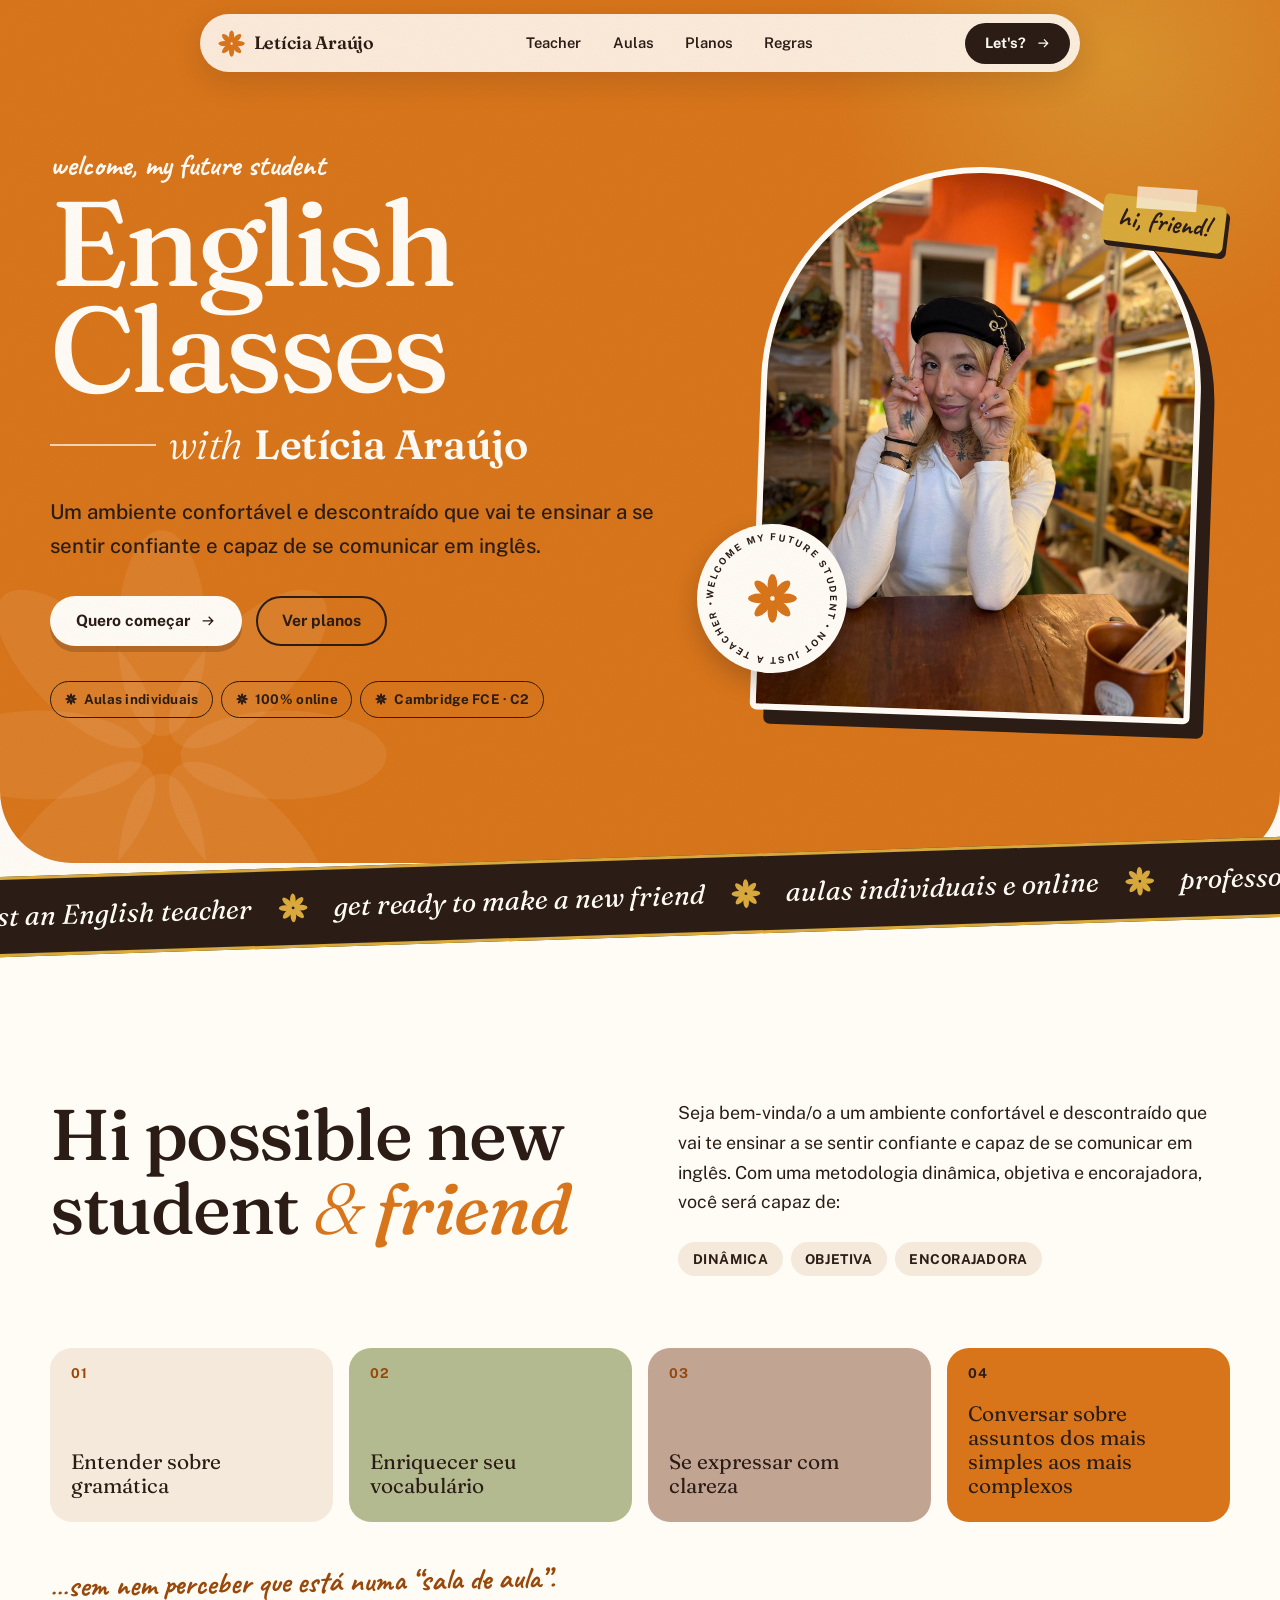
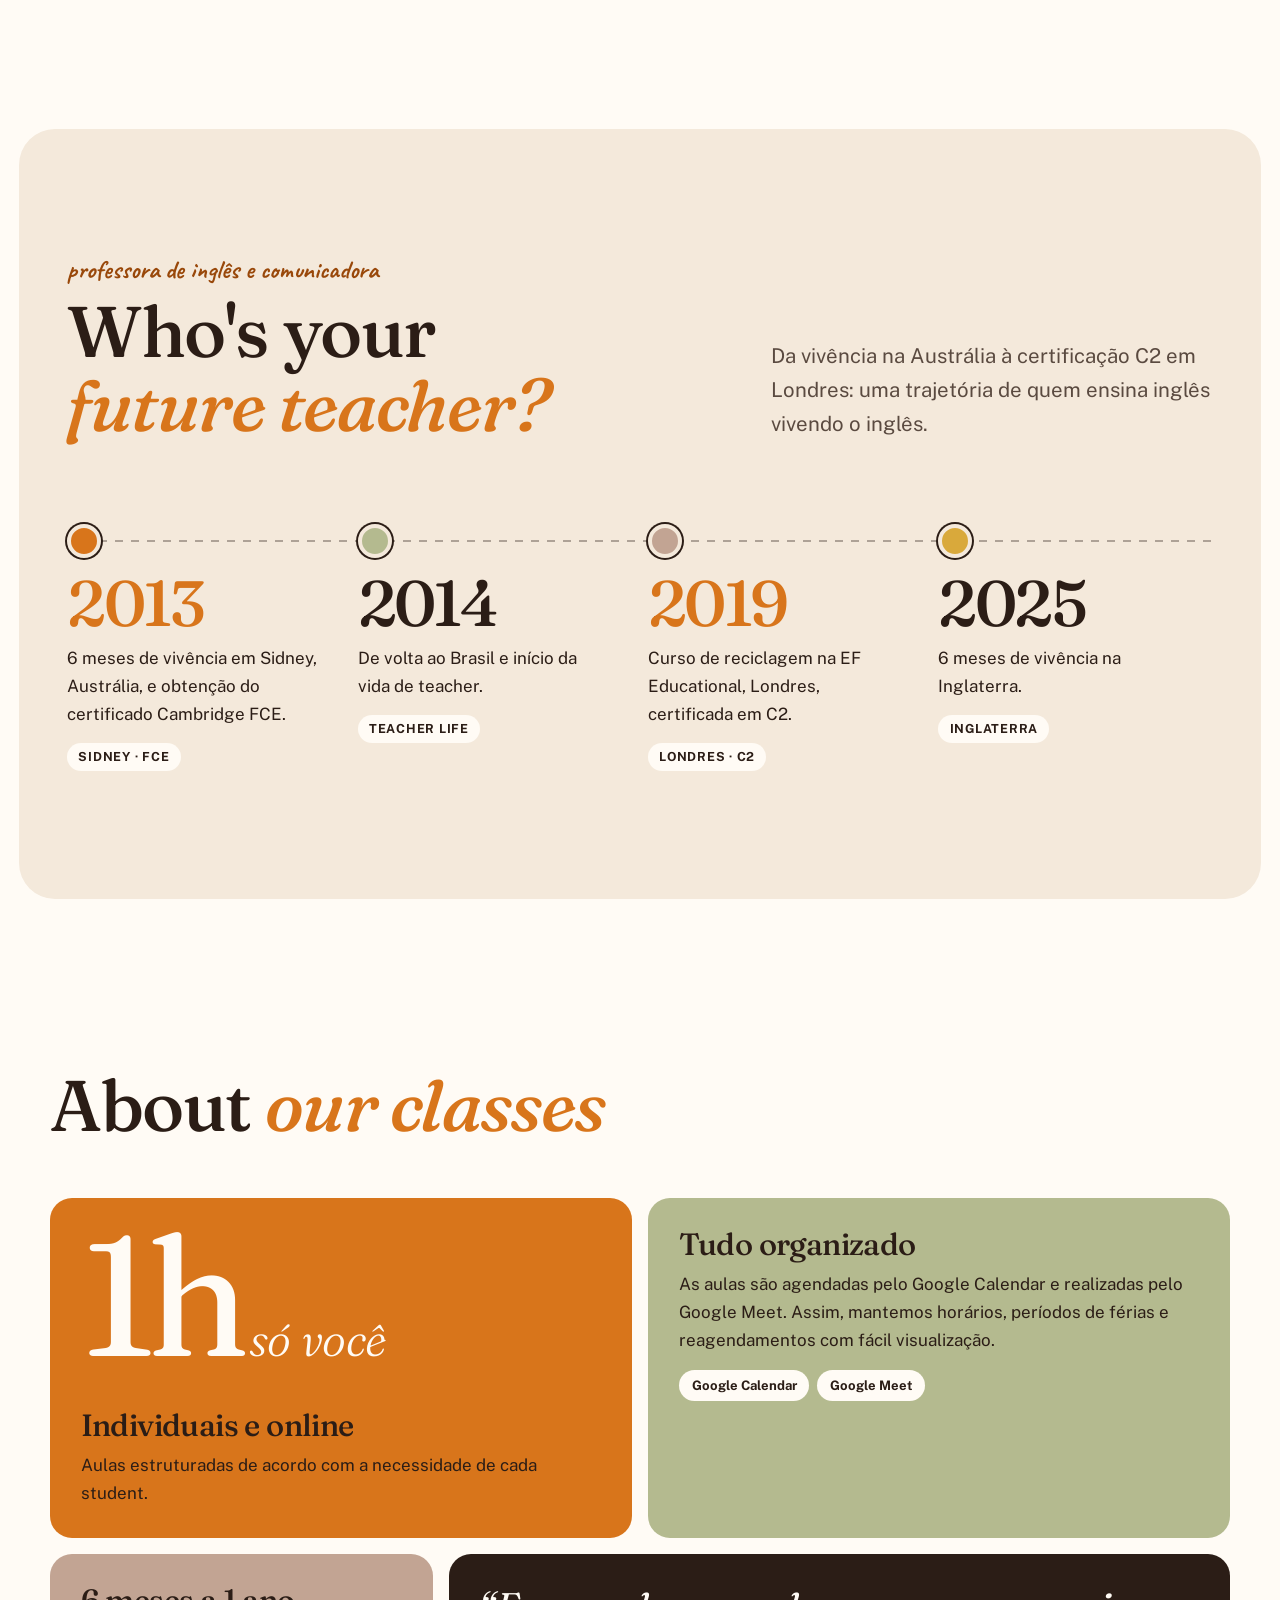
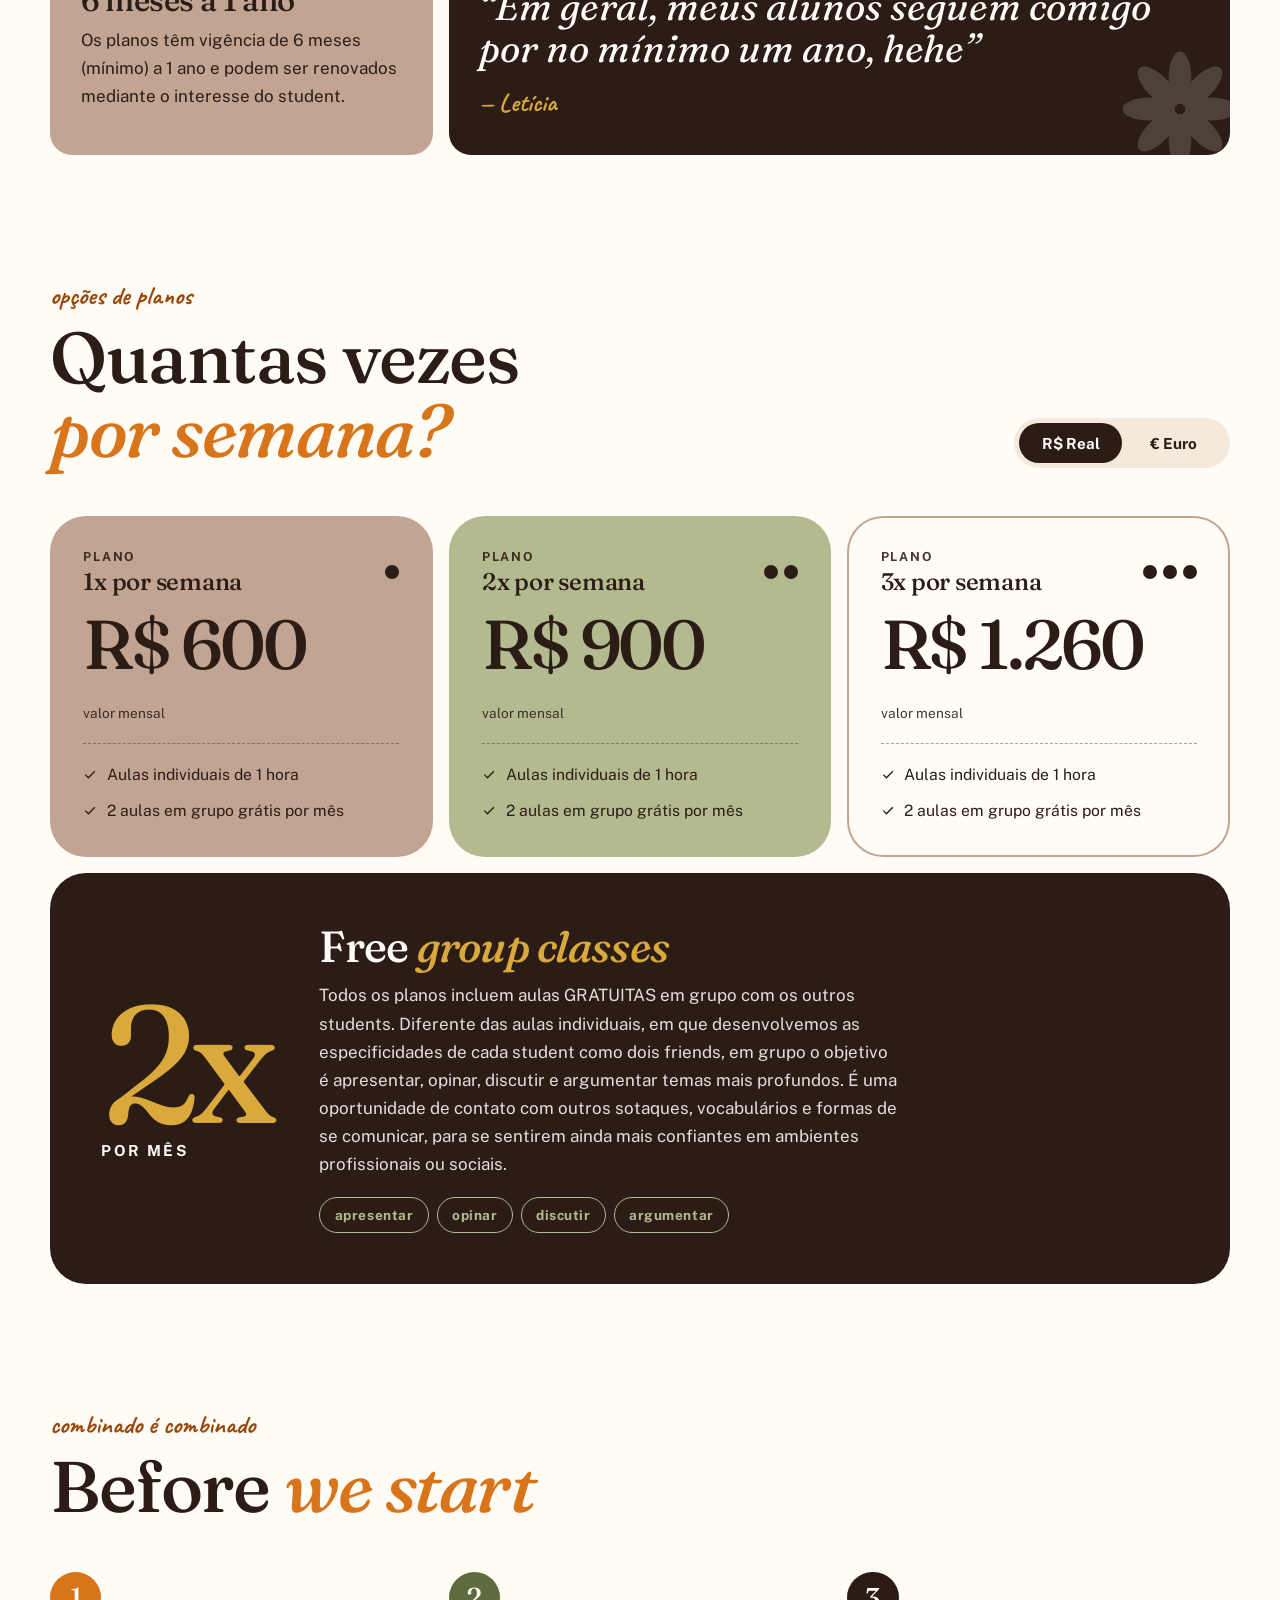
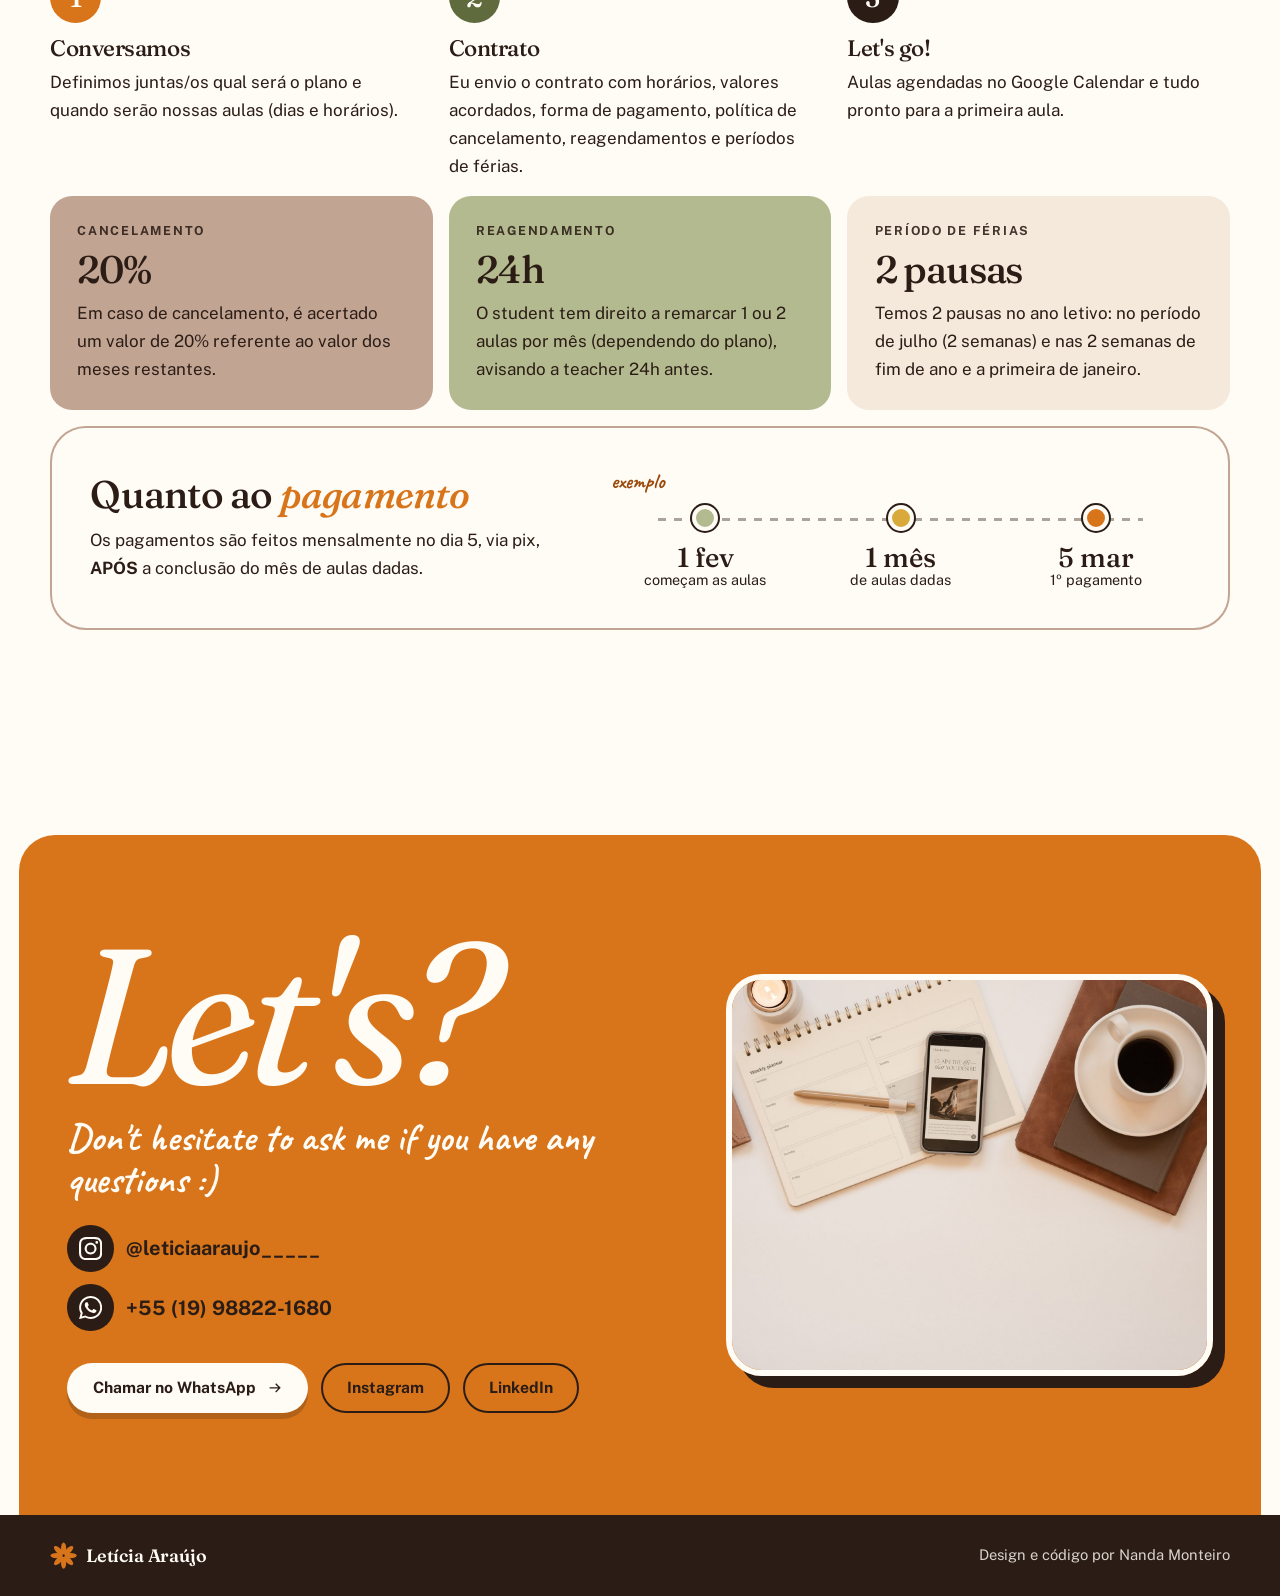
==== index.html @ 64fdfd37 "Add files via upload" ====
<!doctype html>
<html lang="pt-BR">
<head>
<meta charset="utf-8">
<meta name="viewport" content="width=device-width,initial-scale=1">
<title>English Classes with Letícia Araújo</title>
<meta name="description" content="Aulas de inglês individuais e online com Letícia Araújo. Metodologia dinâmica, objetiva e encorajadora — not just an English teacher, get ready to make a new friend.">
<meta name="theme-color" content="#D8751B">
<meta property="og:type" content="website">
<meta property="og:title" content="English Classes with Letícia Araújo">
<meta property="og:description" content="Aulas individuais e online. Not just an English teacher, get ready to make a new friend.">
<meta property="og:image" content="assets/leticia.jpg">
<link rel="icon" href="assets/logo-mark.svg" type="image/svg+xml">
<link rel="preload" href="fonts/fraunces-latin-wght-normal.woff2" as="font" type="font/woff2" crossorigin>
<link rel="stylesheet" href="styles.css">
<script>document.documentElement.classList.add('js')</script>
</head>
<body>

<svg width="0" height="0" style="position:absolute" aria-hidden="true">
  <symbol id="flower" viewBox="0 0 100 100">
    <g fill="currentColor">
      <ellipse cx="50" cy="24" rx="9.5" ry="22"/>
      <ellipse cx="50" cy="24" rx="9.5" ry="22" transform="rotate(45 50 50)"/>
      <ellipse cx="50" cy="24" rx="9.5" ry="22" transform="rotate(90 50 50)"/>
      <ellipse cx="50" cy="24" rx="9.5" ry="22" transform="rotate(135 50 50)"/>
      <ellipse cx="50" cy="24" rx="9.5" ry="22" transform="rotate(180 50 50)"/>
      <ellipse cx="50" cy="24" rx="9.5" ry="22" transform="rotate(225 50 50)"/>
      <ellipse cx="50" cy="24" rx="9.5" ry="22" transform="rotate(270 50 50)"/>
      <ellipse cx="50" cy="24" rx="9.5" ry="22" transform="rotate(315 50 50)"/>
    </g>
  </symbol>
  <symbol id="arrow" viewBox="0 0 24 24"><path d="M4 11h13.2l-4.6-4.6L14 5l7 7-7 7-1.4-1.4 4.6-4.6H4z"/></symbol>
  <symbol id="insta" viewBox="0 0 24 24"><path d="M7.0301.084c-1.2768.0602-2.1487.264-2.911.5634-.7888.3075-1.4575.72-2.1228 1.3877-.6652.6677-1.075 1.3368-1.3802 2.127-.2954.7638-.4956 1.6365-.552 2.914-.0564 1.2775-.0689 1.6882-.0626 4.947.0062 3.2586.0206 3.6671.0825 4.9473.061 1.2765.264 2.1482.5635 2.9107.308.7889.72 1.4573 1.388 2.1228.6679.6655 1.3365 1.0743 2.1285 1.38.7632.295 1.6361.4961 2.9134.552 1.2773.056 1.6884.069 4.9462.0627 3.2578-.0062 3.668-.0207 4.9478-.0814 1.28-.0607 2.147-.2652 2.9098-.5633.7889-.3086 1.4578-.72 2.1228-1.3881.665-.6682 1.0745-1.3378 1.3795-2.1284.2957-.7632.4966-1.636.552-2.9124.056-1.2809.0692-1.6898.063-4.948-.0063-3.2583-.021-3.6668-.0817-4.9465-.0607-1.2797-.264-2.1487-.5633-2.9117-.3084-.7889-.72-1.4568-1.3876-2.1228C21.2982 1.33 20.628.9208 19.8378.6165 19.074.321 18.2017.1197 16.9244.0645 15.6471.0093 15.236-.005 11.977.0014 8.718.0076 8.31.0215 7.0301.0839m.1402 21.6932c-1.17-.0509-1.8053-.2453-2.2287-.408-.5606-.216-.96-.4771-1.3819-.895-.422-.4178-.6811-.8186-.9-1.378-.1644-.4234-.3624-1.058-.4171-2.228-.0595-1.2645-.072-1.6442-.079-4.848-.007-3.2037.0053-3.583.0607-4.848.05-1.169.2456-1.805.408-2.2282.216-.5613.4762-.96.895-1.3816.4188-.4217.8184-.6814 1.3783-.9003.423-.1651 1.0575-.3614 2.227-.4171 1.2655-.06 1.6447-.072 4.848-.079 3.2033-.007 3.5835.005 4.8495.0608 1.169.0508 1.8053.2445 2.228.408.5608.216.96.4754 1.3816.895.4217.4194.6816.8176.9005 1.3787.1653.4217.3617 1.056.4169 2.2263.0602 1.2655.0739 1.645.0796 4.848.0058 3.203-.0055 3.5834-.061 4.848-.051 1.17-.245 1.8055-.408 2.2294-.216.5604-.4763.96-.8954 1.3814-.419.4215-.8181.6811-1.3783.9-.4224.1649-1.0577.3617-2.2262.4174-1.2656.0595-1.6448.072-4.8493.079-3.2045.007-3.5825-.006-4.848-.0608M16.953 5.5864A1.44 1.44 0 1 0 18.39 4.144a1.44 1.44 0 0 0-1.437 1.4424M5.8385 12.012c.0067 3.4032 2.7706 6.1557 6.173 6.1493 3.4026-.0065 6.157-2.7701 6.1506-6.1733-.0065-3.4032-2.771-6.1565-6.174-6.1498-3.403.0067-6.156 2.771-6.1496 6.1738M8 12.0077a4 4 0 1 1 4.008 3.9921A3.9996 3.9996 0 0 1 8 12.0077"/></symbol>
  <symbol id="whats" viewBox="0 0 24 24"><path d="M17.472 14.382c-.297-.149-1.758-.867-2.03-.967-.273-.099-.471-.148-.67.15-.197.297-.767.966-.94 1.164-.173.199-.347.223-.644.075-.297-.15-1.255-.463-2.39-1.475-.883-.788-1.48-1.761-1.653-2.059-.173-.297-.018-.458.13-.606.134-.133.298-.347.446-.52.149-.174.198-.298.298-.497.099-.198.05-.371-.025-.52-.075-.149-.669-1.612-.916-2.207-.242-.579-.487-.5-.669-.51-.173-.008-.371-.01-.57-.01-.198 0-.52.074-.792.372-.272.297-1.04 1.016-1.04 2.479 0 1.462 1.065 2.875 1.213 3.074.149.198 2.096 3.2 5.077 4.487.709.306 1.262.489 1.694.625.712.227 1.36.195 1.871.118.571-.085 1.758-.719 2.006-1.413.248-.694.248-1.289.173-1.413-.074-.124-.272-.198-.57-.347m-5.421 7.403h-.004a9.87 9.87 0 01-5.031-1.378l-.361-.214-3.741.982.998-3.648-.235-.374a9.86 9.86 0 01-1.51-5.26c.001-5.45 4.436-9.884 9.888-9.884 2.64 0 5.122 1.03 6.988 2.898a9.825 9.825 0 012.893 6.994c-.003 5.45-4.437 9.884-9.885 9.884m8.413-18.297A11.815 11.815 0 0012.05 0C5.495 0 .16 5.335.157 11.892c0 2.096.547 4.142 1.588 5.945L.057 24l6.305-1.654a11.882 11.882 0 005.683 1.448h.005c6.554 0 11.89-5.335 11.893-11.893a11.821 11.821 0 00-3.48-8.413Z"/></symbol>
  <symbol id="check" viewBox="0 0 24 24"><path d="M9.2 16.6 4.8 12.2l-1.6 1.6 6 6L21 8l-1.6-1.6z"/></symbol>
</svg>

<a class="skip" href="#main">Pular para o conteúdo</a>

<header class="nav" id="nav">
  <a class="logo" href="#top" aria-label="Letícia Araújo, início"><svg class="icon" aria-hidden="true"><use href="#flower"/></svg>Letícia Araújo</a>
  <nav aria-label="Principal">
    <ul>
      <li><a href="#teacher">Teacher</a></li>
      <li><a href="#classes">Aulas</a></li>
      <li><a href="#plans">Planos</a></li>
      <li><a href="#start">Regras</a></li>
    </ul>
  </nav>
  <a class="btn btn-dark" href="https://wa.me/5519988221680" target="_blank" rel="noopener">Let's? <svg class="icon icon-arrow" aria-hidden="true"><use href="#arrow"/></svg></a>
</header>

<main id="main">

<!-- ================= HERO ================= -->
<section class="hero" id="top">
  <svg class="hero-bgflower" aria-hidden="true"><use href="#flower"/></svg>
  <div class="wrap hero-grid">
    <div class="hero-copy">
      <span class="eyebrow reveal">welcome, my future student</span>
      <h1 class="reveal" style="--d:.08s">
        <span>English</span>
        <span>Classes</span>
        <span class="with"><em>with</em> <b>Letícia Araújo</b></span>
      </h1>
      <p class="lead reveal" style="--d:.16s">Um ambiente confortável e descontraído que vai te ensinar a se sentir confiante e capaz de se comunicar em inglês.</p>
      <div class="hero-cta reveal" style="--d:.22s">
        <a class="btn btn-cream" href="https://wa.me/5519988221680" target="_blank" rel="noopener">Quero começar <svg class="icon icon-arrow" aria-hidden="true"><use href="#arrow"/></svg></a>
        <a class="btn btn-line" href="#plans">Ver planos</a>
      </div>
      <ul class="chips reveal" style="--d:.3s">
        <li class="chip"><svg class="icon" aria-hidden="true"><use href="#flower"/></svg>Aulas individuais</li>
        <li class="chip"><svg class="icon" aria-hidden="true"><use href="#flower"/></svg>100% online</li>
        <li class="chip"><svg class="icon" aria-hidden="true"><use href="#flower"/></svg>Cambridge FCE · C2</li>
      </ul>
    </div>

    <div class="hero-art reveal" style="--d:.12s">
      <div class="arch"><img src="assets/leticia.jpg" alt="Letícia sorrindo, fazendo um V com as duas mãos ao lado do rosto" width="1500" height="2000" fetchpriority="high"></div>
      <div class="badge" aria-hidden="true">
        <svg class="ring" viewBox="0 0 200 200">
          <defs><path id="circ" d="M100,100 m-78,0 a78,78 0 1,1 156,0 a78,78 0 1,1 -156,0"/></defs>
          <text><textPath href="#circ" textLength="486" lengthAdjust="spacing">welcome my future student • not just a teacher •</textPath></text>
        </svg>
        <svg class="icon"><use href="#flower"/></svg>
      </div>
      <div class="sticker" aria-hidden="true">hi, friend!</div>
    </div>
  </div>
</section>

<div class="tape-wrap"><div class="tape" aria-hidden="true">
  <div class="tape-track">
    <span>Not just an English teacher <svg class="icon"><use href="#flower"/></svg> get ready to make a new friend <svg class="icon"><use href="#flower"/></svg> aulas individuais e online <svg class="icon"><use href="#flower"/></svg> professora de inglês e comunicadora <svg class="icon"><use href="#flower"/></svg></span>
    <span>Not just an English teacher <svg class="icon"><use href="#flower"/></svg> get ready to make a new friend <svg class="icon"><use href="#flower"/></svg> aulas individuais e online <svg class="icon"><use href="#flower"/></svg> professora de inglês e comunicadora <svg class="icon"><use href="#flower"/></svg></span>
  </div>
</div></div>

<!-- ================= HI ================= -->
<section class="section intro" id="hi">
  <div class="wrap">
    <div class="intro-grid">
      <h2 class="h2 reveal">Hi possible new student <span class="amp">&amp;</span> <em>friend</em></h2>
      <div class="intro-copy reveal" style="--d:.1s">
        <p>Seja bem-vinda/o a um ambiente confortável e descontraído que vai te ensinar a se sentir confiante e capaz de se comunicar em inglês. Com uma metodologia dinâmica, objetiva e encorajadora, você será capaz de:</p>
        <div class="method" aria-label="Metodologia"><span>Dinâmica</span><span>Objetiva</span><span>Encorajadora</span></div>
      </div>
    </div>

    <ol class="outcomes">
      <li class="reveal">Entender sobre gramática</li>
      <li class="reveal" style="--d:.07s">Enriquecer seu vocabulário</li>
      <li class="reveal" style="--d:.14s">Se expressar com clareza</li>
      <li class="reveal" style="--d:.21s">Conversar sobre assuntos dos mais simples aos mais complexos</li>
    </ol>
    <p class="hand reveal" style="font-size:1.9rem;color:var(--orange-deep);margin-top:1.8rem;transform:rotate(-1deg)">…sem nem perceber que está numa “sala de aula”.</p>
  </div>
</section>

<!-- ================= TEACHER ================= -->
<section class="section teacher" id="teacher">
  <div class="wrap">
    <div class="teacher-head">
      <div>
        <span class="eyebrow reveal">professora de inglês e comunicadora</span>
        <h2 class="h2 reveal" style="--d:.06s;margin-top:.6rem">Who's your<br><em>future teacher?</em></h2>
      </div>
      <p class="lead reveal" style="--d:.12s">Da vivência na Austrália à certificação C2 em Londres: uma trajetória de quem ensina inglês vivendo o inglês.</p>
    </div>

    <ol class="timeline">
      <li class="tl reveal"><span class="tl-dot"></span>
        <div class="tl-year">2013</div>
        <p>6 meses de vivência em Sidney, Austrália, e obtenção do certificado Cambridge FCE.</p>
        <span class="tag">Sidney · FCE</span>
      </li>
      <li class="tl reveal" style="--d:.08s"><span class="tl-dot"></span>
        <div class="tl-year">2014</div>
        <p>De volta ao Brasil e início da vida de teacher.</p>
        <span class="tag">Teacher life</span>
      </li>
      <li class="tl reveal" style="--d:.16s"><span class="tl-dot"></span>
        <div class="tl-year">2019</div>
        <p>Curso de reciclagem na EF Educational, Londres, certificada em C2.</p>
        <span class="tag">Londres · C2</span>
      </li>
      <li class="tl reveal" style="--d:.24s"><span class="tl-dot"></span>
        <div class="tl-year">2025</div>
        <p>6 meses de vivência na Inglaterra.</p>
        <span class="tag">Inglaterra</span>
      </li>
    </ol>
  </div>
</section>

<!-- ================= CLASSES ================= -->
<section class="section" id="classes">
  <div class="wrap">
    <div class="about-head">
      <span class="eyebrow reveal">how it works</span>
      <h2 class="h2 reveal" style="--d:.06s">About <em>our classes</em></h2>
    </div>

    <div class="bento">
      <article class="cell c1 reveal">
        <div class="big">1h<small>só você</small></div>
        <div>
          <h3>Individuais e online</h3>
          <p>Aulas estruturadas de acordo com a necessidade de cada student.</p>
        </div>
      </article>

      <article class="cell c2 reveal" style="--d:.08s">
        <h3>Tudo organizado</h3>
        <p>As aulas são agendadas pelo Google Calendar e realizadas pelo Google Meet. Assim, mantemos horários, períodos de férias e reagendamentos com fácil visualização.</p>
        <div class="tools"><span>Google Calendar</span><span>Google Meet</span></div>
      </article>

      <article class="cell c3 reveal" style="--d:.12s">
        <h3>6 meses a 1 ano</h3>
        <p>Os planos têm vigência de 6 meses (mínimo) a 1 ano e podem ser renovados mediante o interesse do student.</p>
      </article>

      <article class="cell c4 reveal" style="--d:.16s">
        <q>Em geral, meus alunos seguem comigo por no mínimo um ano, hehe</q>
        <span class="hand">— Letícia</span>
        <svg class="icon icon-xl" aria-hidden="true"><use href="#flower"/></svg>
      </article>
    </div>
  </div>
</section>

<!-- ================= PLANS ================= -->
<section class="section plans" id="plans">
  <div class="wrap">
    <div class="plans-head">
      <div>
        <span class="eyebrow reveal">opções de planos</span>
        <h2 class="h2 reveal" style="--d:.06s;margin-top:.6rem">Quantas vezes<br><em>por semana?</em></h2>
      </div>
      <div class="reveal" style="--d:.1s">
        <div class="toggle" id="toggle" data-cur="BRL" role="group" aria-label="Moeda">
          <span class="thumb" aria-hidden="true"></span>
          <button type="button" data-cur="BRL" aria-pressed="true">R$ Real</button>
          <button type="button" data-cur="EUR" aria-pressed="false">€ Euro</button>
        </div>
      </div>
    </div>

    <div class="plan-grid">
      <article class="plan reveal">
        <div class="plan-top"><h3><span>Plano</span>1x por semana</h3><div class="dots" aria-hidden="true"><i></i></div></div>
        <div class="price" data-brl="600" data-eur="97">R$ 600</div>
        <p class="alt">valor mensal</p>
        <ul>
          <li><svg class="icon" aria-hidden="true"><use href="#check"/></svg>Aulas individuais de 1 hora</li>
          <li><svg class="icon" aria-hidden="true"><use href="#check"/></svg>2 aulas em grupo grátis por mês</li>
        </ul>
      </article>
      <article class="plan reveal" style="--d:.08s">
        <div class="plan-top"><h3><span>Plano</span>2x por semana</h3><div class="dots" aria-hidden="true"><i></i><i></i></div></div>
        <div class="price" data-brl="900" data-eur="145">R$ 900</div>
        <p class="alt">valor mensal</p>
        <ul>
          <li><svg class="icon" aria-hidden="true"><use href="#check"/></svg>Aulas individuais de 1 hora</li>
          <li><svg class="icon" aria-hidden="true"><use href="#check"/></svg>2 aulas em grupo grátis por mês</li>
        </ul>
      </article>
      <article class="plan reveal" style="--d:.16s">
        <div class="plan-top"><h3><span>Plano</span>3x por semana</h3><div class="dots" aria-hidden="true"><i></i><i></i><i></i></div></div>
        <div class="price" data-brl="1260" data-eur="204">R$ 1.260</div>
        <p class="alt">valor mensal</p>
        <ul>
          <li><svg class="icon" aria-hidden="true"><use href="#check"/></svg>Aulas individuais de 1 hora</li>
          <li><svg class="icon" aria-hidden="true"><use href="#check"/></svg>2 aulas em grupo grátis por mês</li>
        </ul>
      </article>
    </div>

    <div class="free reveal">
      <div class="num">2x<small>por mês</small></div>
      <div>
        <h3>Free <em>group classes</em></h3>
        <p>Todos os planos incluem aulas GRATUITAS em grupo com os outros students. Diferente das aulas individuais, em que desenvolvemos as especificidades de cada student como dois friends, em grupo o objetivo é apresentar, opinar, discutir e argumentar temas mais profundos. É uma oportunidade de contato com outros sotaques, vocabulários e formas de se comunicar, para se sentirem ainda mais confiantes em ambientes profissionais ou sociais.</p>
        <div class="verbs" aria-hidden="true"><span>apresentar</span><span>opinar</span><span>discutir</span><span>argumentar</span></div>
      </div>
    </div>
  </div>
</section>

<!-- ================= BEFORE WE START ================= -->
<section class="section" id="start" style="padding-top:0">
  <div class="wrap">
    <span class="eyebrow reveal">combinado é combinado</span>
    <h2 class="h2 reveal" style="--d:.06s;margin-top:.6rem">Before <em>we start</em></h2>

    <ol class="steps">
      <li class="reveal"><h3>Conversamos</h3><p>Definimos juntas/os qual será o plano e quando serão nossas aulas (dias e horários).</p></li>
      <li class="reveal" style="--d:.08s"><h3>Contrato</h3><p>Eu envio o contrato com horários, valores acordados, forma de pagamento, política de cancelamento, reagendamentos e períodos de férias.</p></li>
      <li class="reveal" style="--d:.16s"><h3>Let's go!</h3><p>Aulas agendadas no Google Calendar e tudo pronto para a primeira aula.</p></li>
    </ol>

    <div class="rules">
      <article class="rule reveal">
        <span class="k">Cancelamento</span>
        <b class="v">20%</b>
        <p>Em caso de cancelamento, é acertado um valor de 20% referente ao valor dos meses restantes.</p>
      </article>
      <article class="rule reveal" style="--d:.08s">
        <span class="k">Reagendamento</span>
        <b class="v">24h</b>
        <p>O student tem direito a remarcar 1 ou 2 aulas por mês (dependendo do plano), avisando a teacher 24h antes.</p>
      </article>
      <article class="rule reveal" style="--d:.16s">
        <span class="k">Período de férias</span>
        <b class="v">2 pausas</b>
        <p>Temos 2 pausas no ano letivo: no período de julho (2 semanas) e nas 2 semanas de fim de ano e a primeira de janeiro.</p>
      </article>
    </div>

    <div class="pay reveal">
      <div>
        <h3>Quanto ao <em>pagamento</em></h3>
        <p>Os pagamentos são feitos mensalmente no dia 5, via pix, <strong>APÓS</strong> a conclusão do mês de aulas dadas.</p>
      </div>
      <div class="flow" role="img" aria-label="Exemplo: se as aulas começam em 1º de fevereiro, o primeiro pagamento é no dia 5 de março">
        <span class="hand">exemplo</span>
        <div><b>1 fev</b>começam as aulas</div>
        <div><b>1 mês</b>de aulas dadas</div>
        <div><b>5 mar</b>1º pagamento</div>
      </div>
    </div>
  </div>
</section>

</main>

<!-- ================= CTA ================= -->
<section class="cta" id="contact">
  <div class="wrap cta-grid">
    <div>
      <h2 class="reveal">Let's?</h2>
      <p class="hand reveal" style="--d:.08s">Don't hesitate to ask me if you have any questions :)</p>
      <div class="contacts reveal" style="--d:.12s">
        <a class="contact-link" href="https://www.instagram.com/leticiaaraujo_____" target="_blank" rel="noopener" aria-label="Instagram @leticiaaraujo_____"><span class="ico"><svg aria-hidden="true"><use href="#insta"/></svg></span><span>@leticiaaraujo_____</span></a>
        <a class="contact-link" href="https://wa.me/5519988221680" target="_blank" rel="noopener" aria-label="WhatsApp +55 19 98822-1680"><span class="ico"><svg aria-hidden="true"><use href="#whats"/></svg></span><span>+55 (19) 98822-1680</span></a>
      </div>
      <div class="btn-row reveal" style="--d:.16s">
        <a class="btn btn-cream" href="https://wa.me/5519988221680" target="_blank" rel="noopener">Chamar no WhatsApp <svg class="icon icon-arrow" aria-hidden="true"><use href="#arrow"/></svg></a>
        <a class="btn btn-line" href="https://www.instagram.com/leticiaaraujo_____" target="_blank" rel="noopener">Instagram</a>
        <a class="btn btn-line" href="https://www.linkedin.com/in/let%C3%ADcia-ara%C3%BAjo-53027838" target="_blank" rel="noopener">LinkedIn</a>
      </div>
    </div>
    <div class="cta-photo reveal" style="--d:.1s"><img src="assets/desk.jpg" alt="Mesa com planner semanal, celular, café e caderno" loading="lazy" width="1800" height="1200"></div>
  </div>
</section>

<footer class="foot">
  <div class="wrap">
    <a class="logo" href="#top"><svg class="icon" aria-hidden="true" style="color:var(--orange)"><use href="#flower"/></svg>Letícia Araújo</a>
    <span>Design e código por Nanda Monteiro</span>
  </div>
</footer>

<script src="script.js"></script>
</body>
</html>
---- styles.css ----
/* ==========================================================
   Letícia Araújo · English Classes
   Identidade: laranja Sidney + argila + sálvia + creme + espresso
   ========================================================== */

@font-face{font-family:"Fraunces";src:url("fonts/fraunces-latin-wght-normal.woff2") format("woff2");font-weight:100 900;font-style:normal;font-display:swap}
@font-face{font-family:"Fraunces";src:url("fonts/fraunces-latin-wght-italic.woff2") format("woff2");font-weight:100 900;font-style:italic;font-display:swap}
@font-face{font-family:"Public Sans";src:url("fonts/public-sans-latin-wght-normal.woff2") format("woff2");font-weight:100 900;font-style:normal;font-display:swap}
@font-face{font-family:"Caveat";src:url("fonts/caveat-latin-700-normal.woff2") format("woff2");font-weight:700;font-style:normal;font-display:swap}

:root{
  --orange:#D8751B;
  --orange-deep:#99480A;
  --coral:#E58A6B;
  --mustard:#D9A93B;
  --sage:#B4BA8F;
  --sage-deep:#5F6B3C;
  --clay:#C2A493;
  --cream:#FFFBF5;
  --sand:#F4E9DB;
  --espresso:#2B1D16;
  --ink-soft:#5A4A40;

  --serif:"Fraunces",Georgia,"Times New Roman",serif;
  --sans:"Public Sans",system-ui,-apple-system,"Segoe UI",Roboto,sans-serif;
  --hand:"Caveat","Segoe Script","Comic Sans MS",cursive;

  --max:1180px;
  --gutter:clamp(20px,4vw,48px);
  --r-lg:36px;
  --r-md:22px;
  --ease:cubic-bezier(.2,.7,.2,1);
}

*,*::before,*::after{box-sizing:border-box}
html{scroll-behavior:smooth;-webkit-text-size-adjust:100%}
body{
  margin:0;background:var(--cream);color:var(--espresso);
  font-family:var(--sans);font-size:1.0625rem;line-height:1.65;
  overflow-x:clip;-webkit-font-smoothing:antialiased;
}
img{max-width:100%;display:block}
a{color:inherit}
h1,h2,h3,h4{font-family:var(--serif);font-weight:500;line-height:1.02;letter-spacing:-.02em;margin:0}
p{margin:0}
:focus-visible{outline:3px solid var(--espresso);outline-offset:3px;border-radius:6px}
.skip{position:absolute;left:-999px;top:8px;background:var(--espresso);color:var(--cream);padding:.6rem 1rem;border-radius:999px;z-index:200}
.skip:focus{left:8px}

/* grão de papel */
body::after{
  content:"";position:fixed;inset:0;pointer-events:none;z-index:100;opacity:.06;mix-blend-mode:multiply;
  background-image:url("data:image/svg+xml;utf8,<svg xmlns='http://www.w3.org/2000/svg' width='160' height='160'><filter id='n'><feTurbulence type='fractalNoise' baseFrequency='.9' numOctaves='2' stitchTiles='stitch'/></filter><rect width='100%' height='100%' filter='url(%23n)'/></svg>");
}

.wrap{width:min(100% - var(--gutter)*2,var(--max));margin-inline:auto}
.icon{width:1em;height:1em;display:inline-block;vertical-align:-.12em;fill:currentColor;flex:none}
.hand{font-family:var(--hand);font-weight:700;letter-spacing:0}
.eyebrow{font-family:var(--hand);font-weight:700;font-size:1.6rem;line-height:1;color:var(--orange-deep);display:inline-block;transform:rotate(-2deg)}
.section{padding-block:clamp(72px,10vw,140px)}
.h2{font-size:clamp(2.4rem,5.6vw,4.6rem)}
.h2 em{font-style:italic;color:var(--orange)}
.lead{font-size:clamp(1.1rem,1.6vw,1.3rem);color:var(--ink-soft);max-width:56ch}

/* ---------- botões ---------- */
.btn{
  display:inline-flex;align-items:center;gap:.65rem;padding:.95rem 1.5rem;border-radius:999px;
  font:700 .98rem/1 var(--sans);text-decoration:none;border:2px solid transparent;cursor:pointer;
  transition:transform .25s var(--ease),background .25s,color .25s,box-shadow .25s;
}
.btn .icon{transition:transform .25s var(--ease)}
.btn:hover{transform:translateY(-3px)}
.btn:hover .icon-arrow{transform:translateX(4px)}
.btn-cream{background:var(--cream);color:var(--espresso);box-shadow:0 6px 0 rgba(43,29,22,.22)}
.btn-dark{background:var(--espresso);color:var(--cream);box-shadow:0 6px 0 rgba(43,29,22,.25)}
.btn-orange{background:var(--orange);color:var(--espresso);box-shadow:0 6px 0 var(--orange-deep)}
.btn-line{border-color:currentColor;color:inherit;background:transparent}
.btn-line:hover{background:var(--espresso);color:var(--cream);border-color:var(--espresso)}
.hero .btn-line,.cta .btn-line{color:var(--espresso);border-color:var(--espresso)}
.hero .btn-line:hover,.cta .btn-line:hover{background:var(--espresso);color:var(--cream)}

/* ---------- nav ---------- */
.nav{
  position:fixed;z-index:50;top:14px;left:50%;transform:translateX(-50%);
  width:min(100% - 24px,880px);display:flex;align-items:center;justify-content:space-between;gap:1rem;
  padding:.55rem .6rem .55rem 1.1rem;border-radius:999px;
  background:rgba(255,251,245,.88);backdrop-filter:blur(14px);-webkit-backdrop-filter:blur(14px);
  box-shadow:0 10px 30px rgba(43,29,22,.14);transition:transform .35s var(--ease),box-shadow .3s;
}
.nav.is-hidden{transform:translate(-50%,-140%)}
.logo{display:inline-flex;align-items:center;gap:.55rem;text-decoration:none;font-family:var(--serif);font-weight:600;font-size:1.12rem;letter-spacing:-.01em;white-space:nowrap}
.logo .icon{width:1.7rem;height:1.7rem;color:var(--orange)}
.nav ul{display:flex;gap:.25rem;list-style:none;margin:0;padding:0}
.nav ul a{display:block;padding:.5rem .85rem;border-radius:999px;text-decoration:none;font-weight:600;font-size:.92rem;transition:background .2s}
.nav ul a:hover{background:var(--sand)}
.nav .btn{padding:.7rem 1.1rem;font-size:.9rem;box-shadow:none}
@media (max-width:760px){.nav ul{display:none}}

/* ---------- hero ---------- */
.hero{
  position:relative;background:var(--orange);color:var(--cream);
  padding:clamp(110px,14vw,150px) 0 clamp(90px,10vw,130px);
  border-radius:0 0 clamp(32px,6vw,72px) clamp(32px,6vw,72px);overflow:hidden;
}
.hero::before{ /* sol / halo */
  content:"";position:absolute;right:-12%;top:-30%;width:70vmin;height:70vmin;border-radius:50%;
  background:radial-gradient(circle,rgba(217,169,59,.55),rgba(217,169,59,0) 65%);
}
.hero-bgflower{position:absolute;left:-8vmin;bottom:-14vmin;width:52vmin;height:52vmin;color:rgba(255,251,245,.07);animation:spin 80s linear infinite}
.hero-grid{position:relative;display:grid;grid-template-columns:1.1fr .9fr;gap:clamp(28px,5vw,72px);align-items:center}
.hero .eyebrow{color:var(--cream);font-size:1.9rem;margin-bottom:.6rem}
.hero h1{font-size:clamp(3.6rem,9.4vw,8.4rem);line-height:.88;letter-spacing:-.035em;font-weight:500}
.hero h1 span{display:block}
.hero h1 .with{
  font-size:.34em;line-height:1.1;letter-spacing:-.01em;margin-top:.5em;
  display:flex;align-items:center;gap:.7rem;font-weight:400;
}
.hero h1 .with em{font-style:italic;font-weight:300}
.hero h1 .with b{font-weight:600}
.hero h1 .with::before{content:"";width:2.6em;height:2px;background:currentColor;opacity:.7}
.hero .lead{color:var(--espresso);font-weight:500;margin-top:1.8rem}
.hero-cta{display:flex;flex-wrap:wrap;gap:.9rem;margin-top:2rem}
.chips{display:flex;flex-wrap:wrap;gap:.5rem;margin-top:2.2rem;padding:0;list-style:none}
.chip{
  display:inline-flex;align-items:center;gap:.45rem;padding:.4rem .85rem;border-radius:999px;
  border:1.5px solid var(--espresso);color:var(--espresso);font-size:.84rem;font-weight:700;letter-spacing:.02em;
}
.chip .icon{width:.9em;height:.9em}

.hero-art{position:relative;justify-self:center;width:min(100%,440px)}
.arch{
  aspect-ratio:4/5;border-radius:999px 999px 30px 30px;overflow:hidden;background:var(--clay);
  border:6px solid var(--cream);box-shadow:14px 14px 0 var(--espresso);transform:rotate(2deg);
}
.arch img{width:100%;height:100%;object-fit:cover;object-position:50% 20%;transition:transform 1.2s var(--ease)}
.arch:hover img{transform:scale(1.04)}
.badge{position:absolute;left:-14%;bottom:8%;width:34%;aspect-ratio:1;border-radius:50%;background:var(--cream);color:var(--espresso);display:grid;place-items:center;box-shadow:0 10px 24px rgba(43,29,22,.25)}
.badge svg.ring{position:absolute;inset:0;width:100%;height:100%;animation:spin 22s linear infinite}
.badge text{font:700 12.6px var(--sans);letter-spacing:.12em;fill:var(--espresso);text-transform:uppercase}
.badge .icon{width:34%;height:34%;color:var(--orange)}
.sticker{
  position:absolute;right:-6%;top:6%;background:var(--mustard);color:var(--espresso);
  font-family:var(--hand);font-weight:700;font-size:1.7rem;line-height:1;padding:.55rem 1rem .7rem;
  transform:rotate(7deg);border-radius:6px;box-shadow:4px 5px 0 var(--espresso);
}
.sticker::before{content:"";position:absolute;left:50%;top:-12px;width:60px;height:22px;transform:translateX(-50%) rotate(-3deg);background:rgba(255,251,245,.7)}

@keyframes spin{to{transform:rotate(360deg)}}
@media (max-width:900px){
  .hero-grid{grid-template-columns:1fr}
  .hero-art{order:-1;width:min(78%,360px);margin-bottom:.5rem}
  .badge{left:-12%}
  .sticker{right:-10%}
}

/* ---------- marquee ---------- */
.tape-wrap{overflow:hidden;margin-top:-40px;padding:34px 0;position:relative;z-index:3}
.tape{position:relative;z-index:3;transform:rotate(-1.8deg);width:112%;margin-left:-6%;background:var(--espresso);color:var(--cream);overflow:hidden;padding:.9rem 0;border-block:3px solid var(--mustard)}
.tape-track{display:flex;width:max-content;animation:marquee 38s linear infinite}
.tape-track span{display:inline-flex;align-items:center;gap:1.6rem;padding-right:1.6rem;font-family:var(--serif);font-style:italic;font-size:clamp(1.2rem,2.4vw,1.7rem);white-space:nowrap}
.tape-track .icon{color:var(--mustard);width:1.1em;height:1.1em}
@keyframes marquee{to{transform:translateX(-50%)}}

/* ---------- hi / intro ---------- */
.intro-grid{display:grid;grid-template-columns:1fr 1fr;gap:clamp(28px,6vw,90px);align-items:start}
.intro .h2 .amp{font-style:italic;color:var(--orange);font-weight:300}
.intro-copy{display:grid;gap:1.2rem;font-size:1.12rem}
.intro-copy .hand{font-size:1.9rem;color:var(--orange-deep);line-height:1.1;transform:rotate(-1.5deg)}
.method{display:flex;flex-wrap:wrap;gap:.5rem;margin-top:.4rem}
.method span{padding:.35rem .9rem;border-radius:999px;background:var(--sand);font-weight:700;font-size:.85rem;letter-spacing:.04em;text-transform:uppercase}
.outcomes{display:grid;grid-template-columns:repeat(4,1fr);gap:1rem;margin-top:clamp(40px,6vw,72px);padding:0;list-style:none;counter-reset:o}
.outcomes li{
  counter-increment:o;position:relative;padding:3.4rem 1.3rem 1.5rem;border-radius:var(--r-md);background:var(--sand);
  font-family:var(--serif);font-size:1.3rem;line-height:1.15;min-height:170px;display:flex;align-items:flex-end;
  transition:transform .35s var(--ease),background .35s;
}
.outcomes li::before{content:"0" counter(o);position:absolute;top:1.1rem;left:1.3rem;font:700 .85rem var(--sans);letter-spacing:.1em;color:var(--orange-deep)}
.outcomes li:nth-child(2){background:var(--sage)}
.outcomes li:nth-child(3){background:var(--clay)}
.outcomes li:nth-child(4){background:var(--orange)}
.outcomes li:nth-child(4)::before{color:var(--espresso)}
.outcomes li:hover{transform:translateY(-8px) rotate(-1deg)}
@media (max-width:900px){.intro-grid{grid-template-columns:1fr}.outcomes{grid-template-columns:1fr 1fr}}
@media (max-width:480px){.outcomes{grid-template-columns:1fr}.outcomes li{min-height:0}}

/* ---------- teacher / timeline ---------- */
.teacher{background:var(--sand);border-radius:var(--r-lg);margin-inline:clamp(8px,1.5vw,20px)}
.teacher-head{display:flex;flex-wrap:wrap;justify-content:space-between;align-items:end;gap:1.5rem;margin-bottom:clamp(36px,5vw,64px)}
.teacher-head .lead{max-width:34ch}
.timeline{display:grid;grid-template-columns:repeat(4,1fr);gap:1rem;position:relative;padding:0;margin:0;list-style:none}
.timeline::before{content:"";position:absolute;left:0;right:0;top:34px;height:2px;background:repeating-linear-gradient(90deg,var(--espresso) 0 8px,transparent 8px 16px);opacity:.35}
.tl{position:relative;padding-top:68px}
.tl-dot{position:absolute;left:0;top:18px;width:34px;height:34px;border-radius:50%;background:var(--orange);border:4px solid var(--sand);box-shadow:0 0 0 2px var(--espresso)}
.tl:nth-child(2) .tl-dot{background:var(--sage)}
.tl:nth-child(3) .tl-dot{background:var(--clay)}
.tl:nth-child(4) .tl-dot{background:var(--mustard)}
.tl-year{font-family:var(--serif);font-size:clamp(3rem,5vw,4.4rem);line-height:.9;letter-spacing:-.04em;font-weight:500}
.tl:nth-child(odd) .tl-year{color:var(--orange)}
.tl p{margin-top:.8rem;max-width:25ch}
.tl .tag{display:inline-block;margin-top:.9rem;padding:.25rem .7rem;border-radius:999px;background:var(--cream);font-size:.78rem;font-weight:700;letter-spacing:.06em;text-transform:uppercase}
@media (max-width:900px){
  .timeline{grid-template-columns:1fr;gap:1.6rem}
  .timeline::before{left:16px;right:auto;top:0;bottom:0;width:2px;height:auto;background:repeating-linear-gradient(180deg,var(--espresso) 0 8px,transparent 8px 16px)}
  .tl{padding:0 0 0 58px}
  .tl-dot{top:6px}
  .tl p{max-width:none}
}

/* ---------- bento: about our classes ---------- */
.about-head{display:grid;gap:1rem;margin-bottom:clamp(32px,5vw,56px)}
.bento{display:grid;grid-template-columns:repeat(6,1fr);gap:1rem}
.cell{border-radius:var(--r-md);padding:clamp(1.4rem,2.4vw,2rem);position:relative;overflow:hidden;transition:transform .35s var(--ease)}
.cell:hover{transform:translateY(-6px)}
.cell h3{font-size:clamp(1.5rem,2.4vw,2rem);margin-bottom:.6rem}
.c1{grid-column:span 3;background:var(--orange);color:var(--espresso);min-height:340px;display:flex;flex-direction:column;justify-content:space-between;gap:2rem}
.c1 .big{color:var(--cream);font-family:var(--serif);font-size:clamp(6rem,14vw,10.5rem);line-height:.8;letter-spacing:-.06em}
.c1 .big small{font-size:.28em;letter-spacing:-.01em;font-style:italic;font-weight:300;margin-left:.2em}
.c2{grid-column:span 3;background:var(--sage)}
.c3{grid-column:span 2;background:var(--clay)}
.c4{grid-column:span 4;background:var(--espresso);color:var(--cream);display:flex;flex-direction:column;justify-content:center}
.c4 q{font-family:var(--serif);font-style:italic;font-size:clamp(1.5rem,3vw,2.5rem);line-height:1.1;quotes:"“" "”"}
.c4 .hand{color:var(--mustard);font-size:1.6rem;margin-top:.8rem;display:block}
.cell .icon-xl{position:absolute;right:-10px;bottom:-14px;width:120px;height:120px;opacity:.16}
.tools{display:flex;gap:.5rem;flex-wrap:wrap;margin-top:1rem}
.tools span{background:var(--cream);padding:.3rem .8rem;border-radius:999px;font-weight:700;font-size:.82rem}
@media (max-width:860px){.c1,.c2,.c3,.c4{grid-column:span 6}.c1{min-height:240px}}

/* ---------- planos ---------- */
.plans{padding-top:0}
.plans-head{display:flex;flex-wrap:wrap;gap:1.5rem;justify-content:space-between;align-items:end;margin-bottom:clamp(28px,4vw,48px)}
.toggle{position:relative;display:inline-grid;grid-template-columns:1fr 1fr;background:var(--sand);border-radius:999px;padding:5px;isolation:isolate}
.toggle button{position:relative;z-index:1;border:0;background:none;font:700 .95rem var(--sans);padding:.7rem 1.4rem;border-radius:999px;cursor:pointer;color:var(--espresso);transition:color .25s}
.toggle button[aria-pressed="true"]{color:var(--cream)}
.toggle .thumb{position:absolute;z-index:0;top:5px;bottom:5px;left:5px;width:calc(50% - 5px);border-radius:999px;background:var(--espresso);transition:transform .35s var(--ease)}
.toggle[data-cur="EUR"] .thumb{transform:translateX(100%)}
.plan-grid{display:grid;grid-template-columns:repeat(3,1fr);gap:1rem;align-items:stretch}
.plan{
  position:relative;border-radius:var(--r-lg);padding:clamp(1.6rem,2.6vw,2.4rem);display:flex;flex-direction:column;gap:1.2rem;
  transition:transform .35s var(--ease);
}
.plan:hover{transform:translateY(-8px) rotate(-.6deg)}
.plan:nth-child(1){background:var(--clay)}
.plan:nth-child(2){background:var(--sage)}
.plan:nth-child(3){background:var(--cream);box-shadow:inset 0 0 0 2px var(--clay)}
.plan-top{display:flex;justify-content:space-between;align-items:center;gap:1rem}
.plan h3{font-size:1.5rem;letter-spacing:-.01em}
.plan h3 span{display:block;font:700 .78rem var(--sans);letter-spacing:.14em;text-transform:uppercase;opacity:.88;margin-bottom:.35rem}
.dots{display:flex;gap:6px}
.dots i{width:14px;height:14px;border-radius:50%;background:var(--espresso)}
.price{font-family:var(--serif);font-size:clamp(3.2rem,5.4vw,4.8rem);line-height:.9;letter-spacing:-.045em;font-weight:500;min-height:1em;font-variant-numeric:lining-nums}
.price small{font:600 .95rem var(--sans);letter-spacing:0;margin-left:.4rem}
.plan ul{list-style:none;margin:0;padding:1.1rem 0 0;border-top:1.5px dashed rgba(43,29,22,.4);display:grid;gap:.65rem;font-size:.98rem}
.plan li{display:flex;gap:.6rem;align-items:flex-start}
.plan li .icon{margin-top:.32rem;width:.9em;height:.9em}
.plan .alt{font-size:.85rem;opacity:.88}
@media (max-width:900px){.plan-grid{grid-template-columns:1fr}}

.free{
  margin-top:1rem;background:var(--espresso);color:var(--cream);border-radius:var(--r-lg);
  padding:clamp(1.8rem,4vw,3.4rem);display:grid;grid-template-columns:auto 1fr;gap:clamp(1.2rem,4vw,3.4rem);align-items:center;position:relative;overflow:hidden;
}
.free .num{font-family:var(--serif);font-size:clamp(6rem,13vw,11rem);line-height:.78;letter-spacing:-.06em;color:var(--mustard)}
.free .num small{display:block;font:700 .95rem var(--sans);letter-spacing:.16em;text-transform:uppercase;color:var(--cream);margin-top:.9rem}
.free h3{font-size:clamp(1.8rem,3.4vw,2.8rem);margin-bottom:.8rem}
.free h3 em{font-style:italic;color:var(--mustard)}
.free p{max-width:58ch;color:rgba(255,251,245,.88)}
.free .verbs{display:flex;flex-wrap:wrap;gap:.5rem;margin-top:1.2rem}
.free .verbs span{padding:.35rem .9rem;border-radius:999px;border:1.5px solid var(--sage);color:var(--sage);font-weight:700;font-size:.85rem;letter-spacing:.04em}
@media (max-width:760px){.free{grid-template-columns:1fr}}

/* ---------- before we start ---------- */
.steps{display:grid;grid-template-columns:repeat(3,1fr);gap:1rem;margin:clamp(28px,4vw,48px) 0 1rem;padding:0;list-style:none;counter-reset:s}
.steps li{counter-increment:s;display:grid;gap:.5rem;align-content:start;padding-right:1rem}
.steps li::before{content:counter(s);display:grid;place-items:center;width:3.2rem;height:3.2rem;border-radius:50%;background:var(--orange);color:var(--cream);font:500 1.7rem var(--serif);margin-bottom:.4rem}
.steps li:nth-child(2)::before{background:var(--sage-deep)}
.steps li:nth-child(3)::before{background:var(--espresso)}
.steps h3{font-size:1.4rem}
@media (max-width:760px){.steps{grid-template-columns:1fr}}

.rules{display:grid;grid-template-columns:repeat(3,1fr);gap:1rem}
.rule{border-radius:var(--r-md);padding:1.7rem;display:grid;gap:.7rem;align-content:start}
.rule:nth-child(1){background:var(--clay)}
.rule:nth-child(2){background:var(--sage)}
.rule:nth-child(3){background:var(--sand)}
.rule .k{font:700 .78rem var(--sans);letter-spacing:.14em;text-transform:uppercase;opacity:.88}
.rule b.v{font-family:var(--serif);font-weight:500;font-size:2.4rem;line-height:1;letter-spacing:-.03em}
.rule h3{font-size:1.45rem}
@media (max-width:860px){.rules{grid-template-columns:1fr}}

.pay{margin-top:1rem;border:2px solid var(--clay);border-radius:var(--r-lg);padding:clamp(1.6rem,3vw,2.6rem);display:grid;grid-template-columns:.9fr 1.1fr;gap:clamp(1.4rem,4vw,3rem);align-items:center;background:var(--cream)}
.pay h3{font-size:clamp(1.7rem,3vw,2.4rem);margin-bottom:.7rem}
.pay h3 em{font-style:italic;color:var(--orange)}
.flow{display:grid;grid-template-columns:repeat(3,1fr);position:relative;gap:.5rem;padding-top:2.4rem}
.flow::before{content:"";position:absolute;left:8%;right:8%;top:calc(2.4rem + 13px);height:3px;background:repeating-linear-gradient(90deg,var(--espresso) 0 8px,transparent 8px 16px);opacity:.4}
.flow div{position:relative;text-align:center;font-size:.9rem;line-height:1.3}
.flow div::before{content:"";display:block;width:26px;height:26px;border-radius:50%;background:var(--orange);border:4px solid var(--cream);box-shadow:0 0 0 2px var(--espresso);margin:0 auto .8rem;position:relative}
.flow div:nth-child(2)::before{background:var(--sage)}
.flow div:nth-child(3)::before{background:var(--mustard)}
.flow b{display:block;font-family:var(--serif);font-size:1.7rem;font-weight:500;line-height:1}
.flow .hand{position:absolute;top:-.2rem;left:0;right:0;font-size:1.3rem;color:var(--orange-deep)}
@media (max-width:860px){.pay{grid-template-columns:1fr}}

/* ---------- CTA ---------- */
.cta{background:var(--orange);color:var(--cream);border-radius:var(--r-lg) var(--r-lg) 0 0;margin-inline:clamp(8px,1.5vw,20px);margin-top:clamp(40px,6vw,80px);position:relative;overflow:hidden}
.cta-grid{display:grid;grid-template-columns:1.1fr .9fr;gap:clamp(24px,5vw,70px);align-items:center;padding-block:clamp(56px,8vw,110px)}
.cta h2{font-size:clamp(5rem,15vw,12rem);line-height:.8;letter-spacing:-.05em;font-style:italic;font-weight:400}
.cta p.hand{font-size:clamp(1.7rem,3vw,2.4rem);line-height:1.1;margin:1.6rem 0 1.5rem}
.contacts{display:grid;gap:.8rem;justify-items:start;margin-bottom:2rem}
.contact-link{display:inline-flex;align-items:center;gap:.8rem;text-decoration:none;color:var(--espresso);font-weight:700;font-size:clamp(1.05rem,2.4vw,1.25rem);line-height:1.2;overflow-wrap:anywhere}
.contact-link .ico{display:grid;place-items:center;flex:none;width:2.9rem;height:2.9rem;border-radius:50%;background:var(--espresso);color:var(--cream);transition:transform .25s var(--ease),background .25s}
.contact-link .ico svg{width:1.45rem;height:1.45rem;fill:currentColor}
.contact-link:hover .ico{transform:scale(1.1) rotate(-6deg);background:var(--cream);color:var(--espresso)}
.contact-link:hover span:last-child{text-decoration:underline;text-underline-offset:4px}
.cta .btn-row{display:flex;flex-wrap:wrap;gap:.8rem}
.cta-photo{border-radius:var(--r-lg);overflow:hidden;aspect-ratio:4/3.3;transform:rotate(2.4deg);border:6px solid var(--cream);box-shadow:12px 12px 0 var(--espresso);position:relative}
.cta-photo img{width:100%;height:100%;object-fit:cover}
@media (max-width:900px){.cta-grid{grid-template-columns:1fr}.cta-photo{order:-1;max-width:520px}}

.foot{background:var(--espresso);color:rgba(255,251,245,.82);font-size:.92rem}
.foot .wrap{display:flex;flex-wrap:wrap;gap:1rem 2rem;justify-content:space-between;align-items:center;padding-block:1.6rem}
.foot a{text-underline-offset:3px}
.foot .logo{color:var(--cream)}
.foot nav{display:flex;gap:1.2rem;flex-wrap:wrap}

/* ---------- reveal ---------- */
.js .reveal{opacity:0;transform:translateY(28px);transition:opacity .8s var(--ease),transform .8s var(--ease);transition-delay:var(--d,0s)}
.js .reveal.in{opacity:1;transform:none}

@media (prefers-reduced-motion:reduce){
  html{scroll-behavior:auto}
  *,*::before,*::after{animation:none!important;transition:none!important}
  .js .reveal{opacity:1;transform:none}
}

/* ==========================================================
   brand.html
   ========================================================== */
.b-hero{background:var(--espresso);color:var(--cream);padding:clamp(120px,14vw,170px) 0 clamp(70px,9vw,120px);border-radius:0 0 clamp(32px,6vw,72px) clamp(32px,6vw,72px);position:relative;overflow:hidden}
.b-hero h1{font-size:clamp(3.4rem,10vw,9rem);line-height:.86;letter-spacing:-.045em}
.b-hero h1 em{font-style:italic;color:var(--orange);font-weight:300}
.b-hero .lead{color:rgba(255,251,245,.85);margin-top:1.6rem}
.b-hero .hero-bgflower{color:rgba(216,117,27,.16);left:auto;right:-10vmin;top:-8vmin;bottom:auto;width:70vmin;height:70vmin}
.b-sec{padding-block:clamp(56px,8vw,110px)}
.b-sec>.wrap>header{display:grid;gap:.8rem;margin-bottom:clamp(28px,4vw,52px)}
.logos{display:grid;grid-template-columns:repeat(3,1fr);gap:1rem}
.logo-tile{border-radius:var(--r-md);min-height:240px;display:grid;place-items:center;padding:1.5rem}
.lockup{display:flex;align-items:center;gap:.9rem}
.lockup .icon{width:3.4rem;height:3.4rem}
.lockup .words{display:grid;line-height:1}
.lockup .words b{font-family:var(--serif);font-weight:500;font-size:2rem;letter-spacing:-.03em}
.lockup .words small{font:700 .68rem var(--sans);letter-spacing:.28em;text-transform:uppercase;margin-top:.45rem}
.lt-1{background:var(--orange);color:var(--cream)}
.lt-2{background:var(--sand);color:var(--espresso)}.lt-2 .icon{color:var(--orange)}
.lt-3{background:var(--espresso);color:var(--cream)}.lt-3 .icon{color:var(--mustard)}
.mark-row{display:grid;grid-template-columns:1.2fr 1fr;gap:1rem;margin-top:1rem}
.mark-big{background:var(--cream);border:2px solid var(--clay);border-radius:var(--r-md);display:grid;place-items:center;min-height:320px;position:relative}
.mark-big .icon{width:200px;height:200px;color:var(--orange)}
.mark-big span{position:absolute;left:1.2rem;bottom:1rem;font:700 .78rem var(--sans);letter-spacing:.14em;text-transform:uppercase;opacity:.6}
.mark-small{display:grid;grid-template-columns:repeat(2,1fr);gap:1rem}
.mark-small div{border-radius:var(--r-md);display:grid;place-items:center;min-height:152px}
.mark-small .icon{width:68px;height:68px}
.pattern{background:var(--orange);color:rgba(255,251,245,.9);background-image:radial-gradient(rgba(255,251,245,.0) 0,rgba(255,251,245,0) 1px);position:relative;overflow:hidden}
.pattern .grid-f{position:absolute;inset:-10px;display:grid;grid-template-columns:repeat(5,1fr);gap:14px;place-items:center;transform:rotate(-8deg)}
.pattern .grid-f .icon{width:44px;height:44px;color:rgba(255,251,245,.28)}
.pattern .grid-f .icon:nth-child(3n){color:rgba(43,29,22,.35)}
.pattern .grid-f .icon:nth-child(4n){color:var(--mustard)}
.principle{font-size:.95rem;color:var(--ink-soft)}
.swatches{display:grid;grid-template-columns:repeat(4,1fr);gap:1rem}
.sw{border-radius:var(--r-md);overflow:hidden;background:var(--cream);box-shadow:inset 0 0 0 1.5px rgba(43,29,22,.12);display:flex;flex-direction:column;transition:transform .3s var(--ease)}
.sw:hover{transform:translateY(-6px)}
.sw .chip-c{height:150px;padding:1rem;display:flex;align-items:flex-end;font:700 .8rem var(--sans);letter-spacing:.08em}
.sw .meta{padding:1rem 1.1rem 1.2rem;display:grid;gap:.15rem}
.sw h4{font-size:1.25rem;letter-spacing:-.01em}
.sw code{font:600 .85rem ui-monospace,Menlo,Consolas,monospace;color:var(--ink-soft)}
.sw p{font-size:.88rem;color:var(--ink-soft);margin-top:.4rem;line-height:1.4}
.sw.w2{grid-column:span 2}
.ratio{display:flex;height:64px;border-radius:999px;overflow:hidden;margin-top:2rem;box-shadow:inset 0 0 0 1.5px rgba(43,29,22,.12)}
.ratio div{display:grid;place-items:center;font:700 .8rem var(--sans);letter-spacing:.06em}
.src{display:grid;grid-template-columns:1fr 1fr;gap:1rem;margin-top:1rem}
.src div{background:var(--sand);border-radius:var(--r-md);padding:1.4rem}
.src h4{font-size:1.2rem;margin-bottom:.4rem}
.pairs{display:flex;flex-wrap:wrap;gap:.7rem;margin-top:1.4rem}
.pairs span{padding:.6rem 1.1rem;border-radius:999px;font-weight:700;font-size:.9rem}
.type-grid{display:grid;grid-template-columns:1.4fr 1fr;gap:1rem}
.type-card{border-radius:var(--r-md);padding:clamp(1.4rem,3vw,2.4rem);background:var(--sand);display:grid;gap:.6rem;align-content:start}
.type-card .k{font:700 .78rem var(--sans);letter-spacing:.14em;text-transform:uppercase;color:var(--orange-deep)}
.type-card .spec-a{font-family:var(--serif);font-size:clamp(3.4rem,7vw,6rem);line-height:.9;letter-spacing:-.04em}
.type-card .spec-a em{font-weight:300}
.type-card .spec-h{font-family:var(--hand);font-weight:700;font-size:clamp(2.4rem,5vw,3.6rem);line-height:1;color:var(--orange-deep)}
.type-card .alpha{font-size:1.05rem;letter-spacing:.04em;word-break:break-all;color:var(--ink-soft)}
.type-stack{display:grid;gap:1rem}
.t-sans{background:var(--sage)}
.t-hand{background:var(--clay)}
.voice{display:grid;grid-template-columns:repeat(3,1fr);gap:1rem}
.voice article{border-radius:var(--r-md);padding:1.6rem;background:var(--sand);display:grid;gap:.6rem;align-content:start}
.voice article:nth-child(2){background:var(--sage)}
.voice article:nth-child(3){background:var(--clay)}
.voice h3{font-size:1.5rem}
.voice q{font-family:var(--hand);font-weight:700;font-size:1.5rem;line-height:1.1;color:var(--orange-deep);quotes:none;display:block;margin-top:.3rem}
.dd{display:grid;grid-template-columns:1fr 1fr;gap:1rem;margin-top:1rem}
.dd div{border-radius:var(--r-md);padding:1.4rem 1.6rem}
.dd .do{background:var(--espresso);color:var(--cream)}
.dd .dont{box-shadow:inset 0 0 0 2px var(--clay)}
.dd h4{font:700 .8rem var(--sans);letter-spacing:.14em;text-transform:uppercase;margin-bottom:.6rem}
.dd ul{margin:0;padding-left:1.1rem;display:grid;gap:.35rem}
.ui-row{display:flex;flex-wrap:wrap;gap:1rem;align-items:center;background:var(--sand);border-radius:var(--r-md);padding:2rem}
.apply{display:grid;grid-template-columns:minmax(0,470px) 290px;justify-content:start;gap:clamp(1.6rem,4vw,3rem);align-items:start}
.post{aspect-ratio:1;border-radius:var(--r-md);background:var(--orange);color:var(--cream);padding:clamp(1.2rem,3vw,2.2rem);display:flex;flex-direction:column;justify-content:space-between;position:relative;overflow:hidden;box-shadow:10px 10px 0 var(--espresso)}
.post .hand{font-size:1.7rem;line-height:1}
.post h3{font-size:clamp(2.4rem,6vw,4.6rem);line-height:.9;letter-spacing:-.04em}
.post h3 em{font-style:italic;font-weight:300}
.post .meaning{background:var(--cream);color:var(--espresso);border-radius:14px;padding:.8rem 1rem;font-size:.95rem;max-width:30ch}
.post .icon-bg{position:absolute;right:-40px;top:-40px;width:200px;height:200px;color:rgba(255,251,245,.12)}
.story{aspect-ratio:9/16;border-radius:var(--r-md);background:var(--espresso);color:var(--cream);overflow:hidden;position:relative;box-shadow:10px 10px 0 var(--orange);max-width:300px}
.story img{position:absolute;inset:0;width:100%;height:100%;object-fit:cover;opacity:.9}
.story::after{content:"";position:absolute;inset:0;background:linear-gradient(180deg,rgba(43,29,22,0) 45%,rgba(43,29,22,.88))}
.story .t{position:absolute;z-index:2;left:1.1rem;right:1.1rem;bottom:1.2rem}
.story .t .hand{color:var(--mustard);font-size:1.5rem;line-height:1}
.story .t h3{font-size:2rem;line-height:.95;margin-top:.3rem}
.story .stk{position:absolute;z-index:2;top:1.3rem;right:-.4rem;background:var(--mustard);color:var(--espresso);font-family:var(--hand);font-weight:700;font-size:1.3rem;padding:.3rem .8rem;transform:rotate(6deg);border-radius:5px;box-shadow:3px 3px 0 var(--espresso)}
@media (max-width:900px){
  .logos,.swatches,.voice{grid-template-columns:1fr 1fr}
  .mark-row,.type-grid,.src,.dd{grid-template-columns:1fr}
  .apply{grid-template-columns:1fr}
  .sw.w2{grid-column:span 2}
}
@media (max-width:560px){
  .logos,.swatches,.voice{grid-template-columns:1fr}
  .sw.w2{grid-column:auto}
}
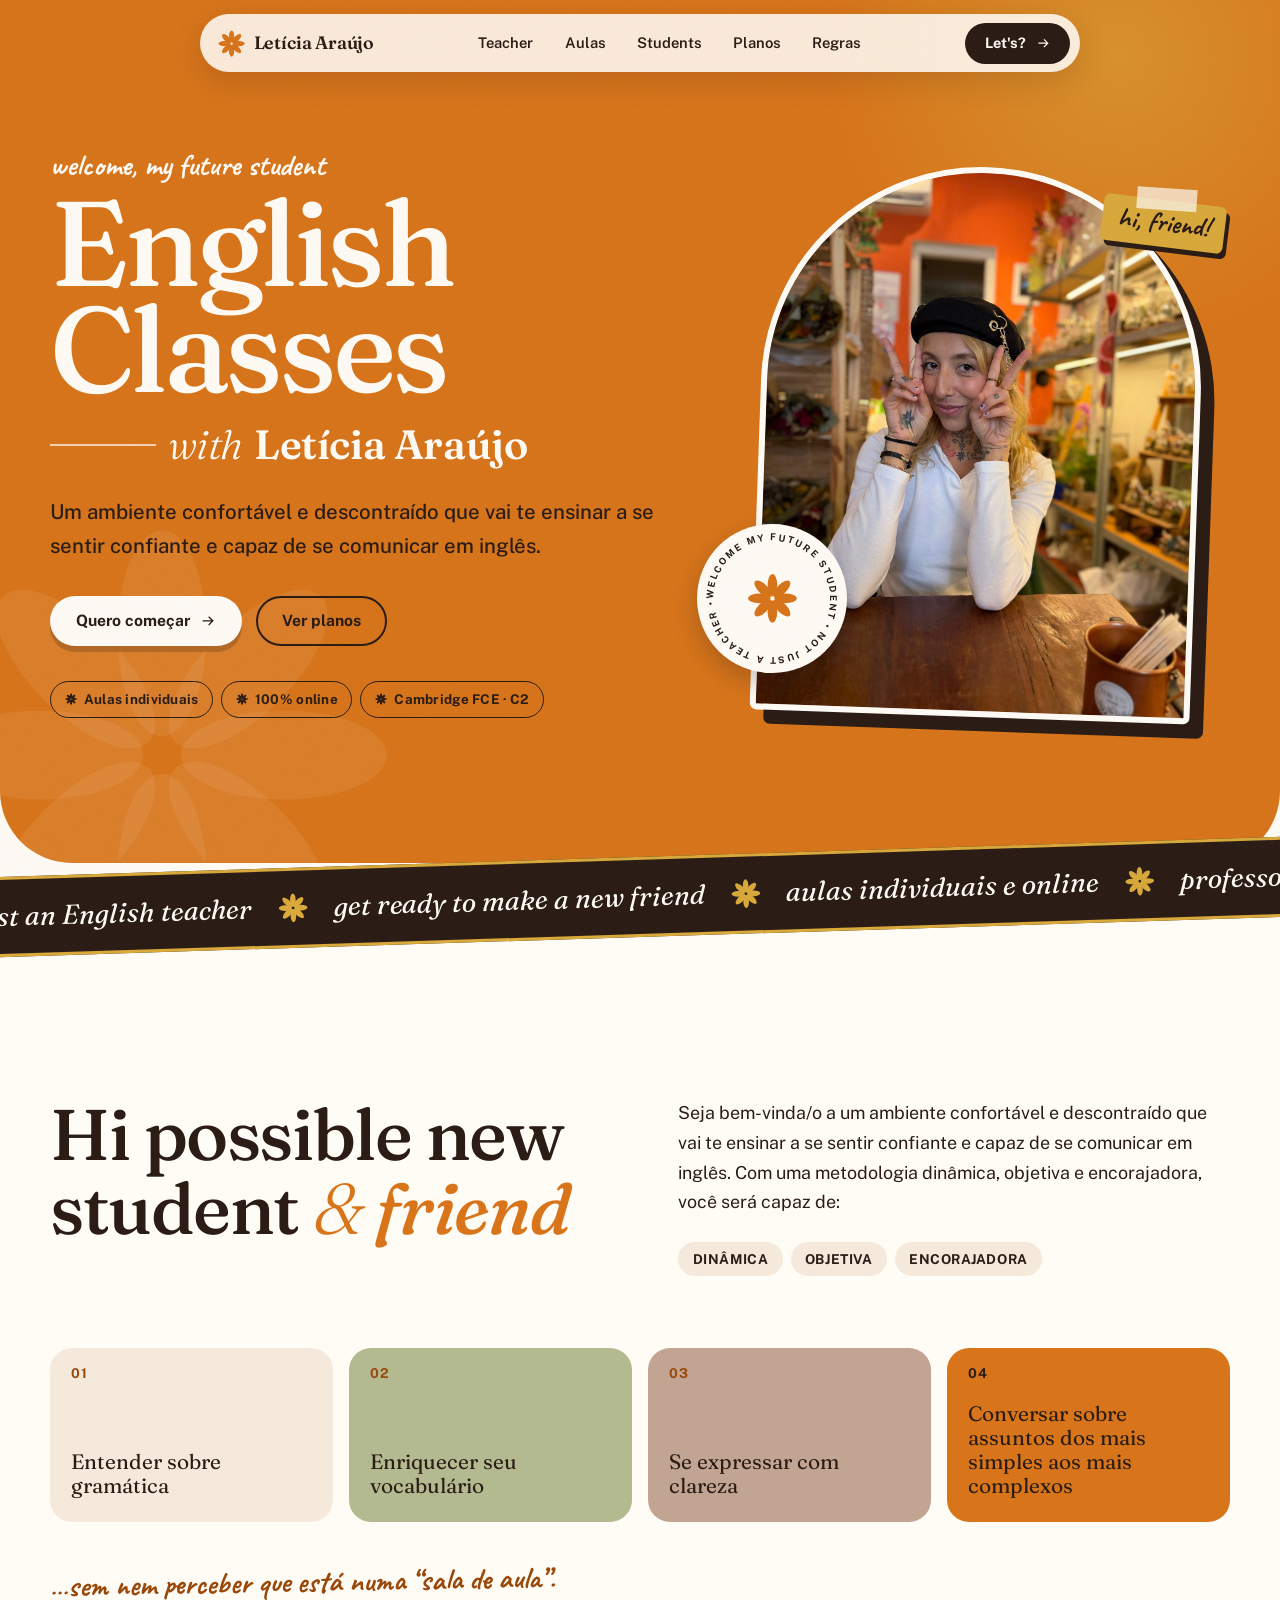
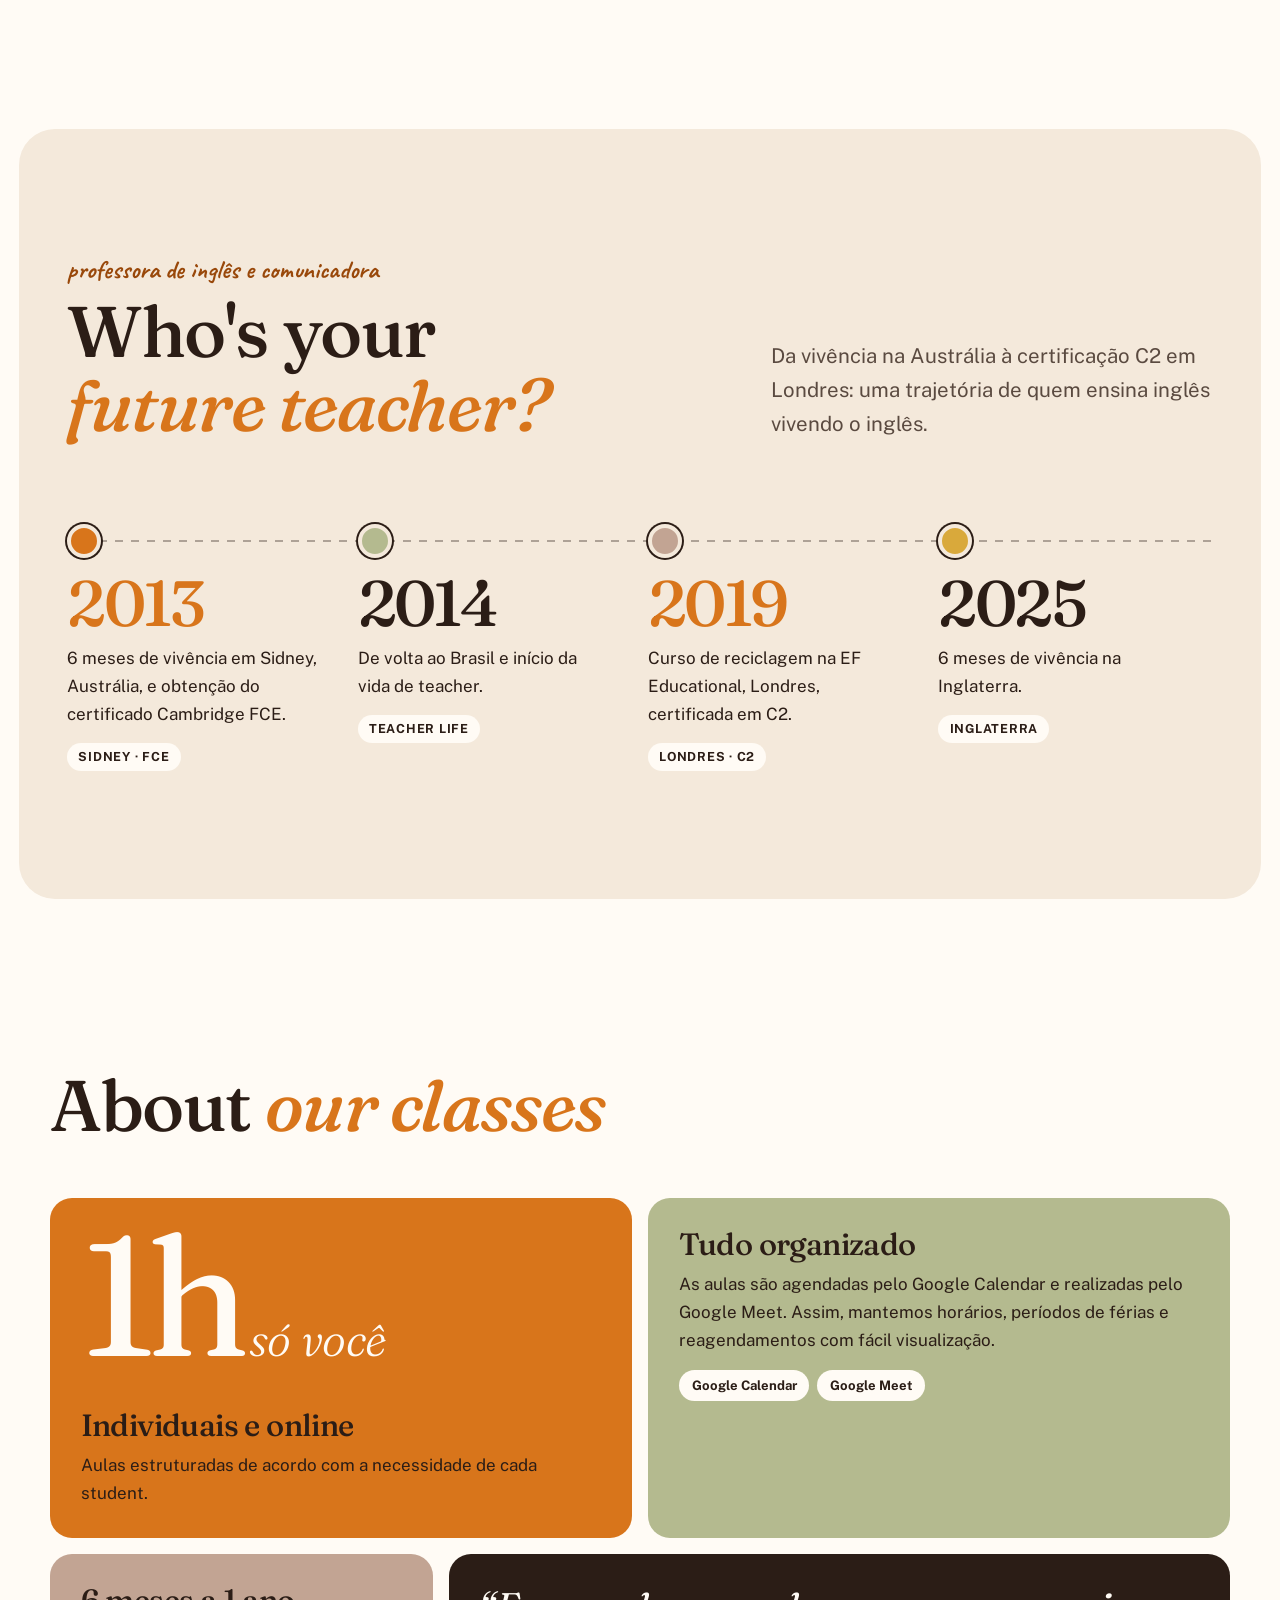
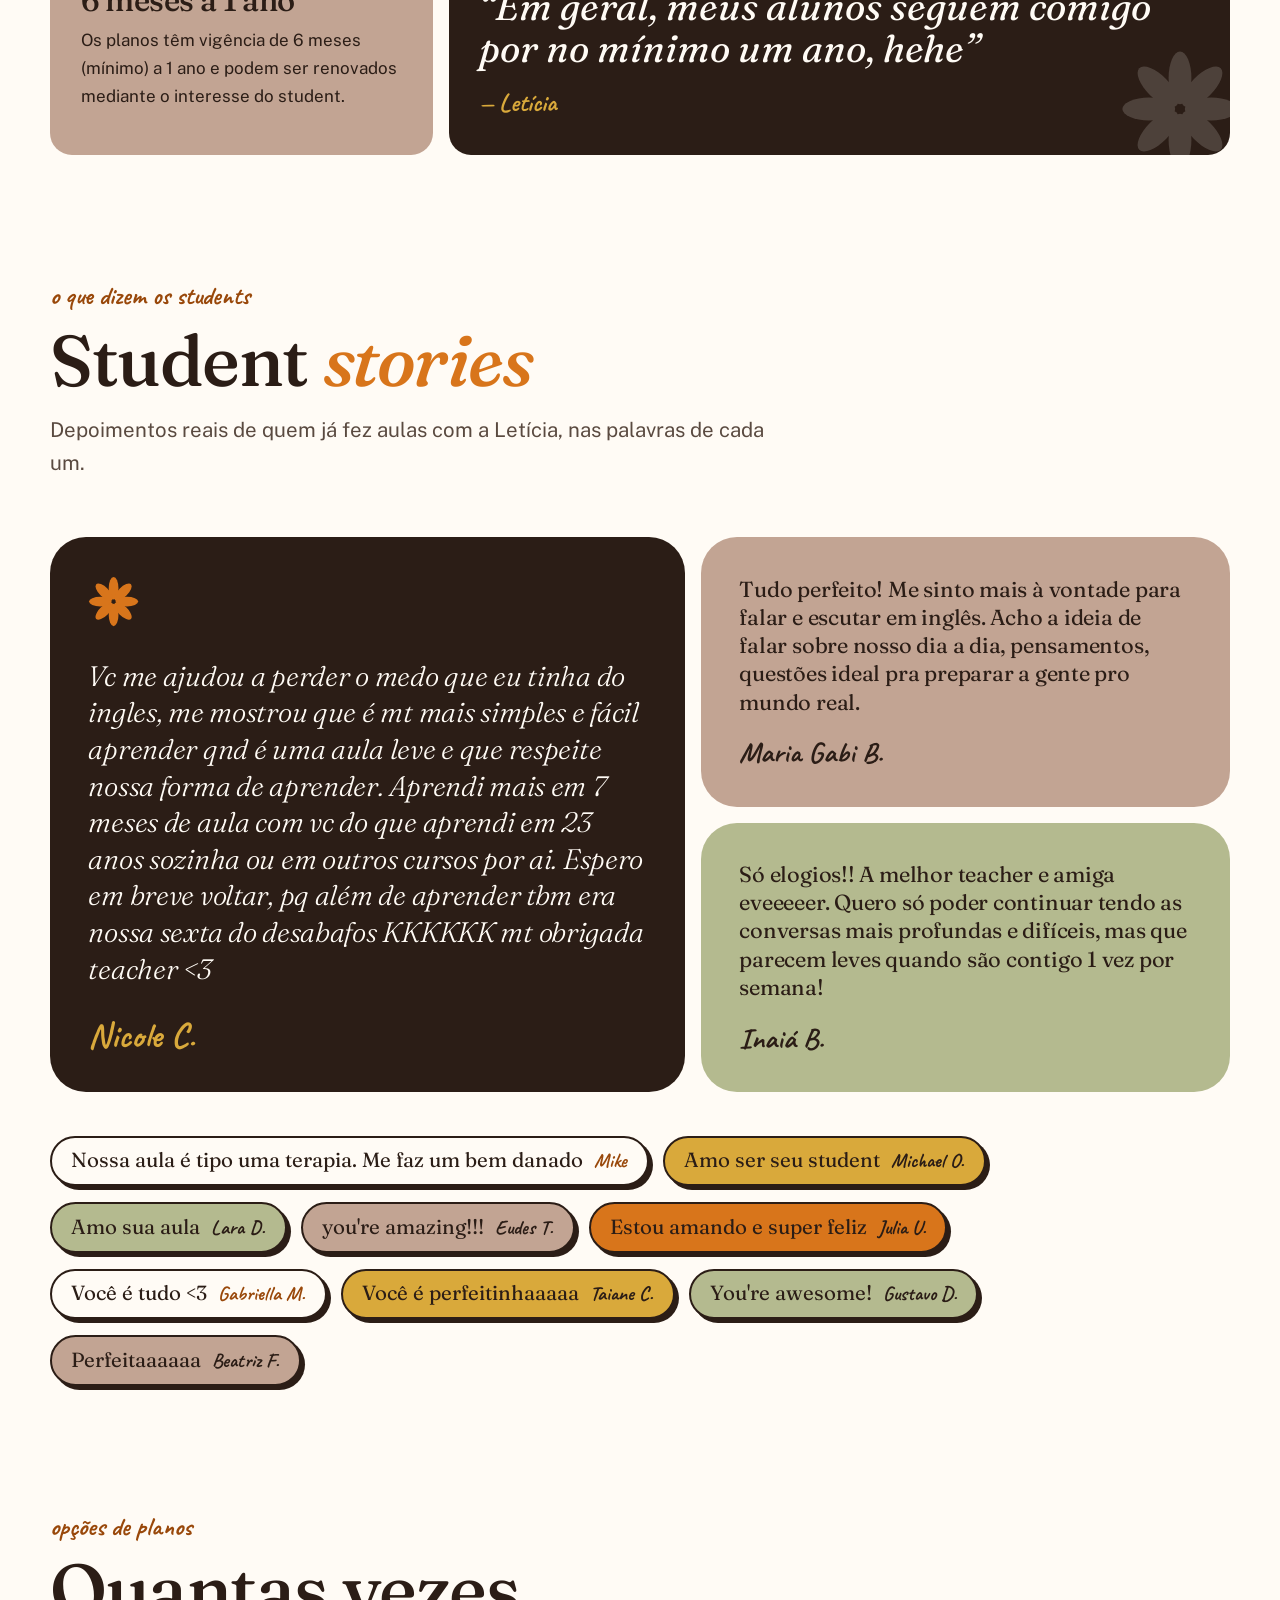
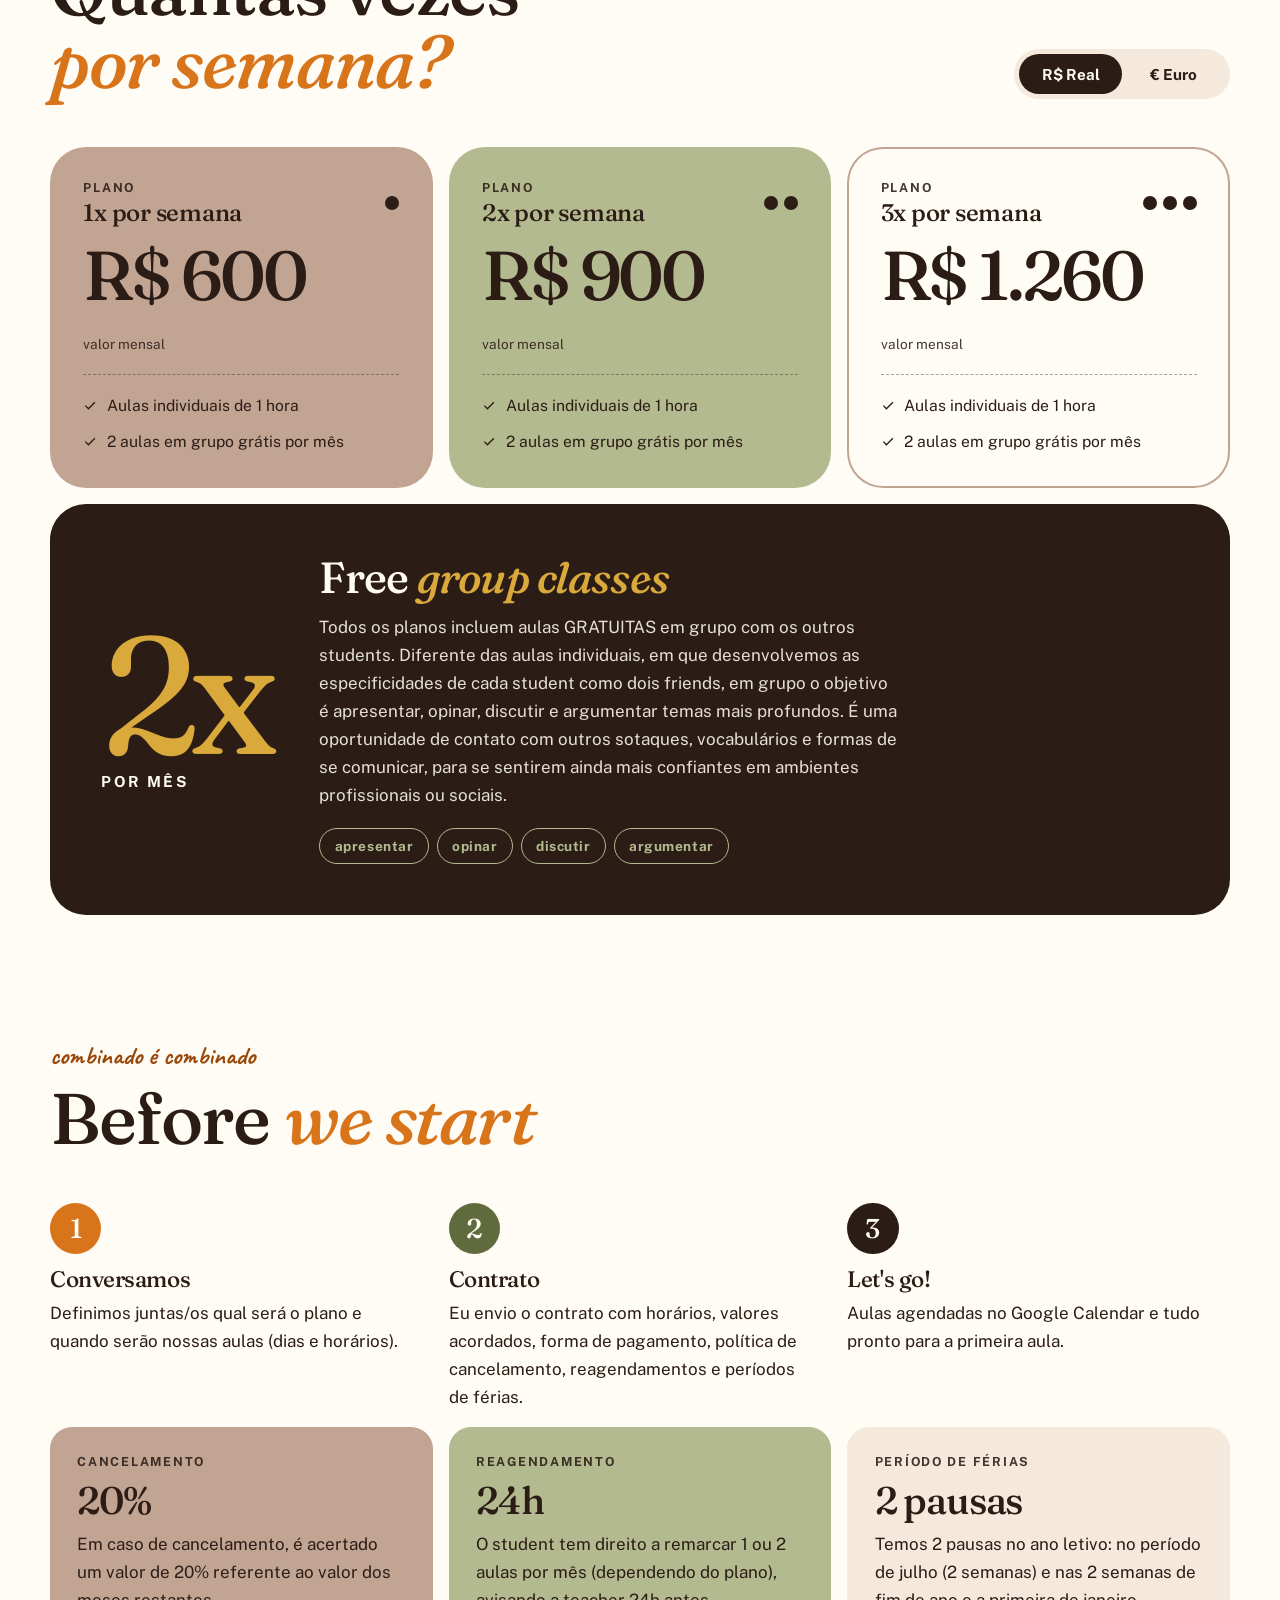
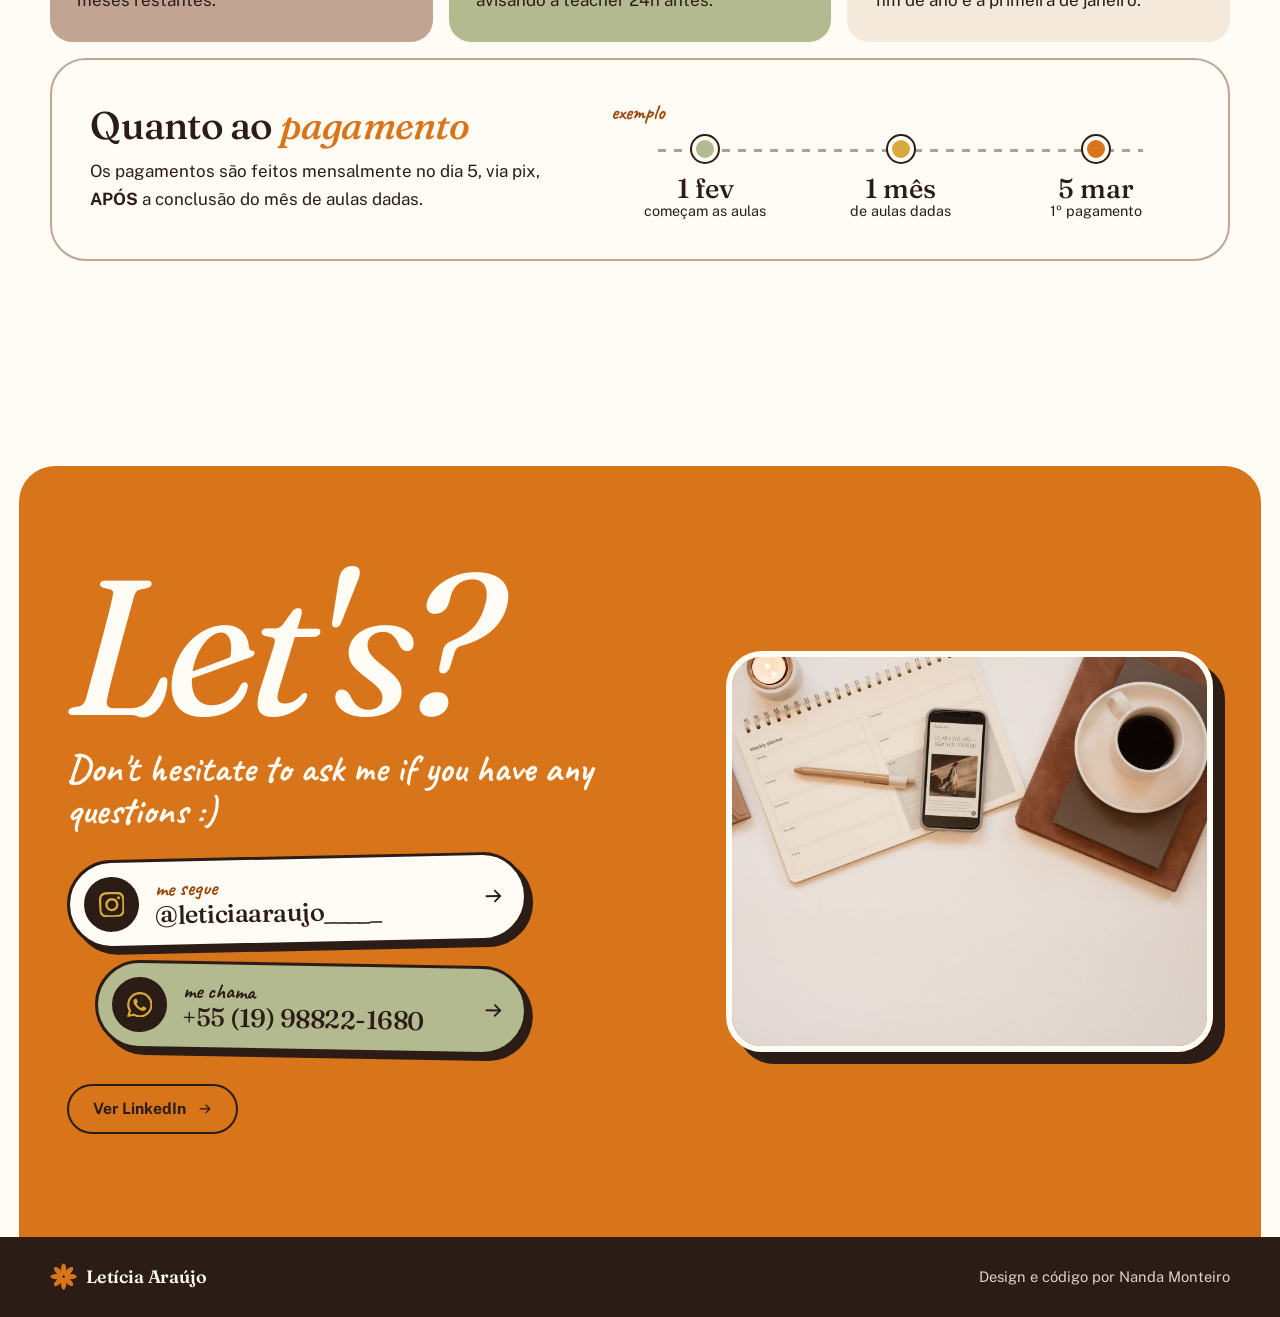
==== commit f8ed279b: "Add files via upload" ====
--- a/index.html
+++ b/index.html
@@ -44,6 +44,7 @@
     <ul>
       <li><a href="#teacher">Teacher</a></li>
       <li><a href="#classes">Aulas</a></li>
+      <li><a href="#stories">Students</a></li>
       <li><a href="#plans">Planos</a></li>
       <li><a href="#start">Regras</a></li>
     </ul>
@@ -191,6 +192,47 @@
   </div>
 </section>
 
+<!-- ================= STORIES ================= -->
+<section class="section stories" id="stories" style="padding-top:0">
+  <div class="wrap">
+    <div class="about-head">
+      <span class="eyebrow reveal">o que dizem os students</span>
+      <h2 class="h2 reveal" style="--d:.06s">Student <em>stories</em></h2>
+      <p class="lead reveal" style="--d:.1s">Depoimentos reais de quem já fez aulas com a Letícia, nas palavras de cada um.</p>
+    </div>
+
+    <div class="story-grid">
+      <figure class="scard sc-main reveal">
+        <svg class="icon qmark" aria-hidden="true"><use href="#flower"/></svg>
+        <blockquote>Vc me ajudou a perder o medo que eu tinha do ingles, me mostrou que é mt mais simples e fácil aprender qnd é uma aula leve e que respeite nossa forma de aprender. Aprendi mais em 7 meses de aula com vc do que aprendi em 23 anos sozinha ou em outros cursos por ai. Espero em breve voltar, pq além de aprender tbm era nossa sexta do desabafos KKKKKK mt obrigada teacher &lt;3</blockquote>
+        <figcaption>Nicole C.</figcaption>
+      </figure>
+
+      <figure class="scard sc-clay reveal" style="--d:.08s">
+        <blockquote>Tudo perfeito! Me sinto mais à vontade para falar e escutar em inglês. Acho a ideia de falar sobre nosso dia a dia, pensamentos, questões ideal pra preparar a gente pro mundo real.</blockquote>
+        <figcaption>Maria Gabi B.</figcaption>
+      </figure>
+
+      <figure class="scard sc-sage reveal" style="--d:.16s">
+        <blockquote>Só elogios!! A melhor teacher e amiga eveeeeer. Quero só poder continuar tendo as conversas mais profundas e difíceis, mas que parecem leves quando são contigo 1 vez por semana!</blockquote>
+        <figcaption>Inaiá B.</figcaption>
+      </figure>
+    </div>
+
+    <ul class="wall" aria-label="Mais depoimentos">
+      <li class="reveal"><q>Nossa aula é tipo uma terapia. Me faz um bem danado</q><small>Mike</small></li>
+      <li class="reveal"><q>Amo ser seu student</q><small>Michael O.</small></li>
+      <li class="reveal" style="--d:.05s"><q>Amo sua aula</q><small>Lara D.</small></li>
+      <li class="reveal" style="--d:.1s"><q>you're amazing!!!</q><small>Eudes T.</small></li>
+      <li class="reveal" style="--d:.15s"><q>Estou amando e super feliz</q><small>Julia U.</small></li>
+      <li class="reveal" style="--d:.2s"><q>Você é tudo &lt;3</q><small>Gabriella M.</small></li>
+      <li class="reveal" style="--d:.25s"><q>Você é perfeitinhaaaaa</q><small>Taiane C.</small></li>
+      <li class="reveal" style="--d:.3s"><q>You're awesome!</q><small>Gustavo D.</small></li>
+      <li class="reveal" style="--d:.35s"><q>Perfeitaaaaaa</q><small>Beatriz F.</small></li>
+    </ul>
+  </div>
+</section>
+
 <!-- ================= PLANS ================= -->
 <section class="section plans" id="plans">
   <div class="wrap">
@@ -303,13 +345,19 @@
       <h2 class="reveal">Let's?</h2>
       <p class="hand reveal" style="--d:.08s">Don't hesitate to ask me if you have any questions :)</p>
       <div class="contacts reveal" style="--d:.12s">
-        <a class="contact-link" href="https://www.instagram.com/leticiaaraujo_____" target="_blank" rel="noopener" aria-label="Instagram @leticiaaraujo_____"><span class="ico"><svg aria-hidden="true"><use href="#insta"/></svg></span><span>@leticiaaraujo_____</span></a>
-        <a class="contact-link" href="https://wa.me/5519988221680" target="_blank" rel="noopener" aria-label="WhatsApp +55 19 98822-1680"><span class="ico"><svg aria-hidden="true"><use href="#whats"/></svg></span><span>+55 (19) 98822-1680</span></a>
+        <a class="ccard c-insta" href="https://www.instagram.com/leticiaaraujo_____" target="_blank" rel="noopener" aria-label="Instagram @leticiaaraujo_____">
+          <span class="ico"><svg aria-hidden="true"><use href="#insta"/></svg></span>
+          <span class="txt"><small>me segue</small><b>@leticiaaraujo_____</b></span>
+          <svg class="icon icon-arrow go" aria-hidden="true"><use href="#arrow"/></svg>
+        </a>
+        <a class="ccard c-whats" href="https://wa.me/5519988221680" target="_blank" rel="noopener" aria-label="WhatsApp +55 19 98822-1680">
+          <span class="ico"><svg aria-hidden="true"><use href="#whats"/></svg></span>
+          <span class="txt"><small>me chama</small><b>+55 (19) 98822-1680</b></span>
+          <svg class="icon icon-arrow go" aria-hidden="true"><use href="#arrow"/></svg>
+        </a>
       </div>
       <div class="btn-row reveal" style="--d:.16s">
-        <a class="btn btn-cream" href="https://wa.me/5519988221680" target="_blank" rel="noopener">Chamar no WhatsApp <svg class="icon icon-arrow" aria-hidden="true"><use href="#arrow"/></svg></a>
-        <a class="btn btn-line" href="https://www.instagram.com/leticiaaraujo_____" target="_blank" rel="noopener">Instagram</a>
-        <a class="btn btn-line" href="https://www.linkedin.com/in/let%C3%ADcia-ara%C3%BAjo-53027838" target="_blank" rel="noopener">LinkedIn</a>
+        <a class="btn btn-line" href="https://www.linkedin.com/in/let%C3%ADcia-ara%C3%BAjo-53027838" target="_blank" rel="noopener">Ver LinkedIn <svg class="icon icon-arrow" aria-hidden="true"><use href="#arrow"/></svg></a>
       </div>
     </div>
     <div class="cta-photo reveal" style="--d:.1s"><img src="assets/desk.jpg" alt="Mesa com planner semanal, celular, café e caderno" loading="lazy" width="1800" height="1200"></div>
--- a/styles.css
+++ b/styles.css
@@ -225,6 +225,34 @@
 .tools span{background:var(--cream);padding:.3rem .8rem;border-radius:999px;font-weight:700;font-size:.82rem}
 @media (max-width:860px){.c1,.c2,.c3,.c4{grid-column:span 6}.c1{min-height:240px}}
 
+
+/* ---------- student stories ---------- */
+.story-grid{display:grid;grid-template-columns:1.2fr 1fr;grid-template-rows:auto auto;gap:1rem}
+.scard{margin:0;border-radius:var(--r-lg);padding:clamp(1.6rem,3vw,2.6rem);position:relative;display:flex;flex-direction:column;justify-content:space-between;gap:1.4rem;transition:transform .35s var(--ease)}
+.scard:hover{transform:translateY(-6px) rotate(-.6deg)}
+.scard blockquote{margin:0;font-family:var(--serif);font-size:clamp(1.15rem,1.7vw,1.4rem);line-height:1.3;letter-spacing:-.01em}
+.scard figcaption{font-family:var(--hand);font-weight:700;font-size:1.8rem;line-height:1}
+.sc-main{grid-row:span 2;background:var(--espresso);color:var(--cream)}
+.sc-main blockquote{font-style:italic;font-weight:300;font-size:clamp(1.3rem,2.2vw,1.85rem);line-height:1.3}
+.sc-main figcaption{color:var(--mustard);font-size:2.2rem}
+.sc-main .qmark{width:3.2rem;height:3.2rem;color:var(--orange)}
+.sc-clay{background:var(--clay)}
+.sc-sage{background:var(--sage)}
+.sc-clay figcaption,.sc-sage figcaption{color:var(--espresso)}
+@media (max-width:860px){.story-grid{grid-template-columns:1fr}.sc-main{grid-row:auto}}
+
+.wall{display:flex;flex-wrap:wrap;gap:1rem .9rem;list-style:none;margin:clamp(28px,4vw,44px) 0 0;padding:0}
+.wall li{display:flex;align-items:baseline;gap:.7rem;padding:.7rem 1.2rem .8rem;border-radius:999px;border:2px solid var(--espresso);box-shadow:4px 4px 0 var(--espresso);background:var(--cream);transform:rotate(var(--r,-1deg));transition:transform .3s var(--ease)}
+.wall li:hover{transform:rotate(0) translateY(-3px)}
+.wall q{font-family:var(--serif);font-size:clamp(1.05rem,1.6vw,1.3rem);line-height:1.1;quotes:none}
+.wall small{font-family:var(--hand);font-weight:700;font-size:1.25rem;line-height:1;color:var(--orange-deep);white-space:nowrap}
+.wall li:nth-child(5n+1){--r:-1.5deg}
+.wall li:nth-child(5n+2){--r:1.2deg;background:var(--mustard)}
+.wall li:nth-child(5n+3){--r:-.6deg;background:var(--sage)}
+.wall li:nth-child(5n+4){--r:1.6deg;background:var(--clay)}
+.wall li:nth-child(5n+5){--r:-1.1deg;background:var(--orange)}
+.wall li:nth-child(5n+2) small,.wall li:nth-child(5n+3) small,.wall li:nth-child(5n+4) small,.wall li:nth-child(5n+5) small{color:var(--espresso)}
+
 /* ---------- planos ---------- */
 .plans{padding-top:0}
 .plans-head{display:flex;flex-wrap:wrap;gap:1.5rem;justify-content:space-between;align-items:end;margin-bottom:clamp(28px,4vw,48px)}
@@ -305,12 +333,23 @@
 .cta-grid{display:grid;grid-template-columns:1.1fr .9fr;gap:clamp(24px,5vw,70px);align-items:center;padding-block:clamp(56px,8vw,110px)}
 .cta h2{font-size:clamp(5rem,15vw,12rem);line-height:.8;letter-spacing:-.05em;font-style:italic;font-weight:400}
 .cta p.hand{font-size:clamp(1.7rem,3vw,2.4rem);line-height:1.1;margin:1.6rem 0 1.5rem}
-.contacts{display:grid;gap:.8rem;justify-items:start;margin-bottom:2rem}
-.contact-link{display:inline-flex;align-items:center;gap:.8rem;text-decoration:none;color:var(--espresso);font-weight:700;font-size:clamp(1.05rem,2.4vw,1.25rem);line-height:1.2;overflow-wrap:anywhere}
-.contact-link .ico{display:grid;place-items:center;flex:none;width:2.9rem;height:2.9rem;border-radius:50%;background:var(--espresso);color:var(--cream);transition:transform .25s var(--ease),background .25s}
-.contact-link .ico svg{width:1.45rem;height:1.45rem;fill:currentColor}
-.contact-link:hover .ico{transform:scale(1.1) rotate(-6deg);background:var(--cream);color:var(--espresso)}
-.contact-link:hover span:last-child{text-decoration:underline;text-underline-offset:4px}
+.contacts{display:grid;gap:1.1rem;margin-bottom:2rem;max-width:460px}
+.ccard{
+  display:flex;align-items:center;gap:1rem;padding:.9rem 1.2rem .9rem .9rem;text-decoration:none;color:var(--espresso);
+  border-radius:999px;border:3px solid var(--espresso);box-shadow:6px 6px 0 var(--espresso);
+  transition:transform .3s var(--ease),box-shadow .3s var(--ease);
+}
+.c-insta{background:var(--cream);transform:rotate(-1.2deg)}
+.c-whats{background:var(--sage);transform:rotate(1deg);margin-left:clamp(0px,3vw,28px)}
+.ccard:hover{transform:translate(-3px,-3px) rotate(0);box-shadow:9px 9px 0 var(--espresso)}
+.ccard .ico{display:grid;place-items:center;flex:none;width:3.4rem;height:3.4rem;border-radius:50%;background:var(--espresso);color:var(--mustard)}
+.ccard .ico svg{width:1.6rem;height:1.6rem;fill:currentColor}
+.ccard .txt{display:grid;gap:.1rem;min-width:0;flex:1}
+.ccard small{font-family:var(--hand);font-weight:700;font-size:1.35rem;line-height:1;color:var(--orange-deep)}
+.c-whats small{color:var(--espresso)}
+.ccard b{font-family:var(--serif);font-weight:500;font-size:clamp(1.1rem,4.6vw,1.6rem);line-height:1.1;letter-spacing:-.02em;overflow-wrap:anywhere}
+.ccard .go{width:1.4rem;height:1.4rem;transition:transform .3s var(--ease)}
+.ccard:hover .go{transform:translateX(4px)}
 .cta .btn-row{display:flex;flex-wrap:wrap;gap:.8rem}
 .cta-photo{border-radius:var(--r-lg);overflow:hidden;aspect-ratio:4/3.3;transform:rotate(2.4deg);border:6px solid var(--cream);box-shadow:12px 12px 0 var(--espresso);position:relative}
 .cta-photo img{width:100%;height:100%;object-fit:cover}
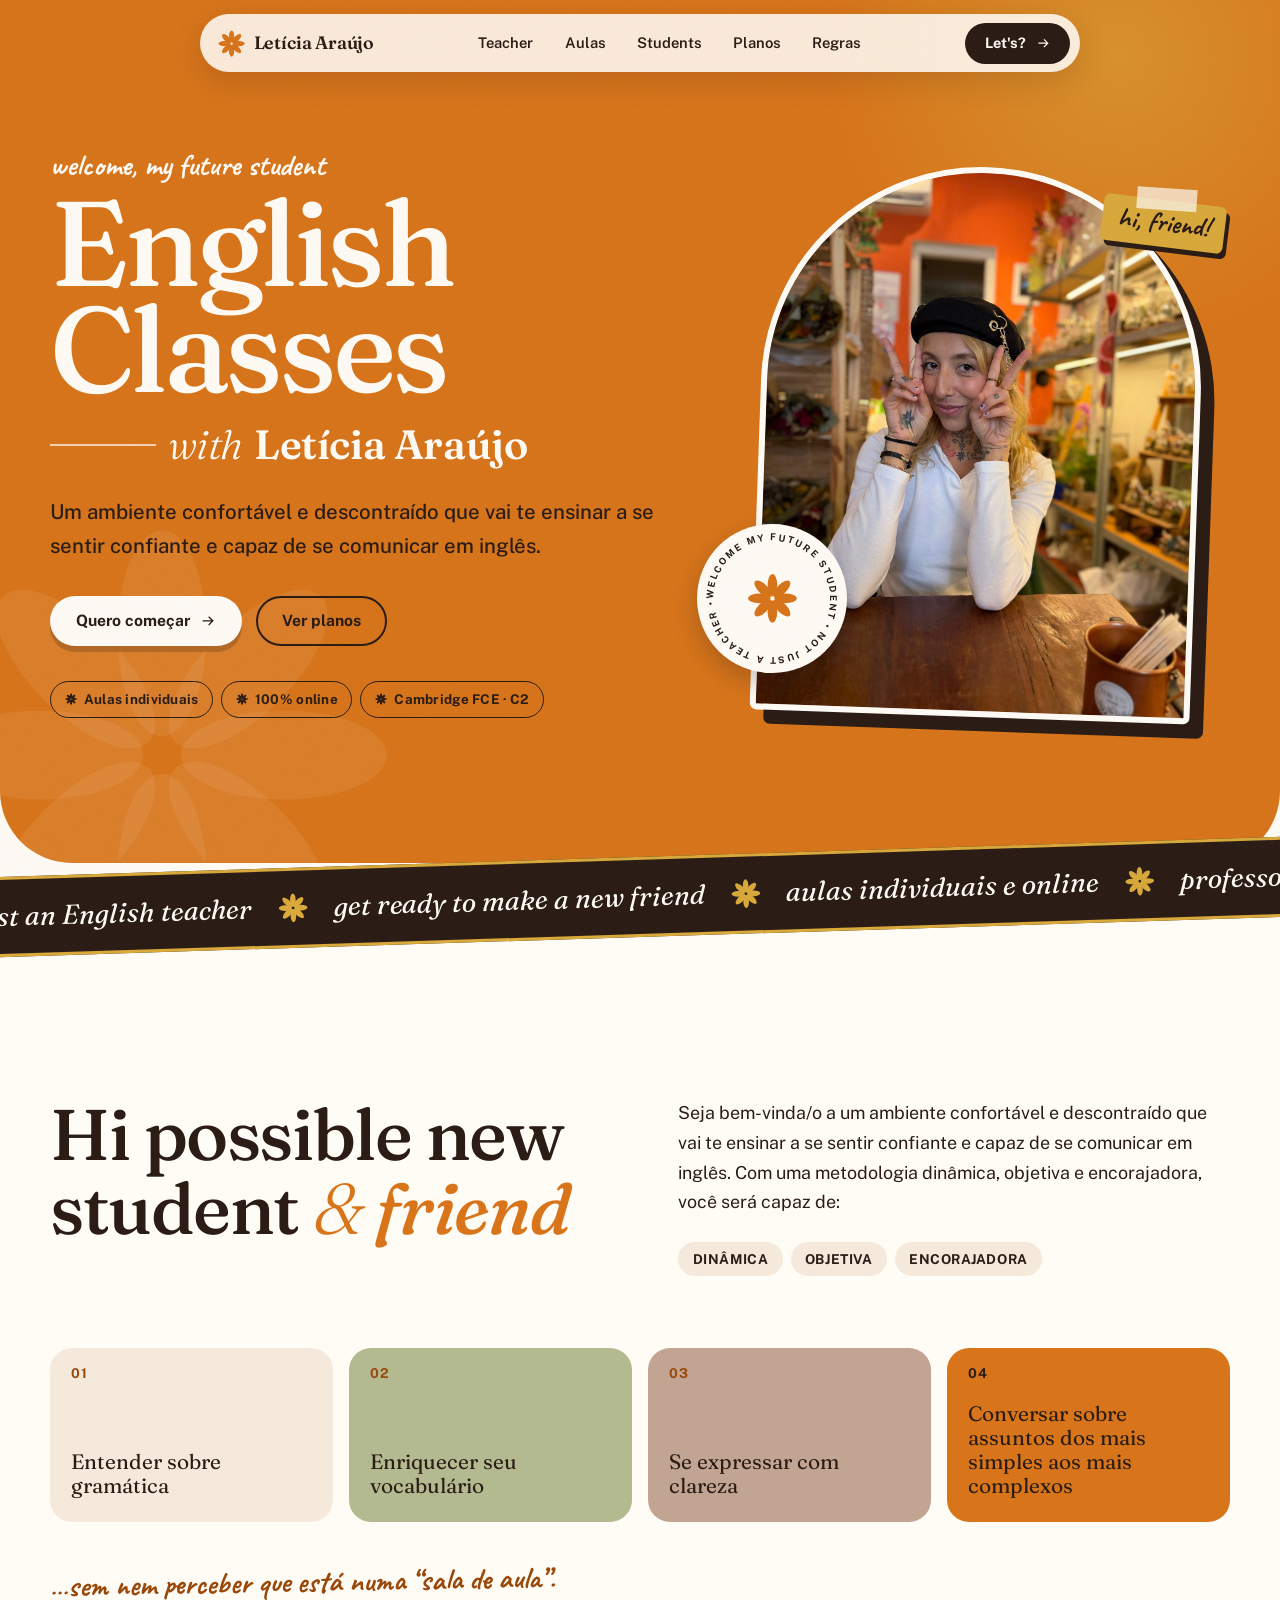
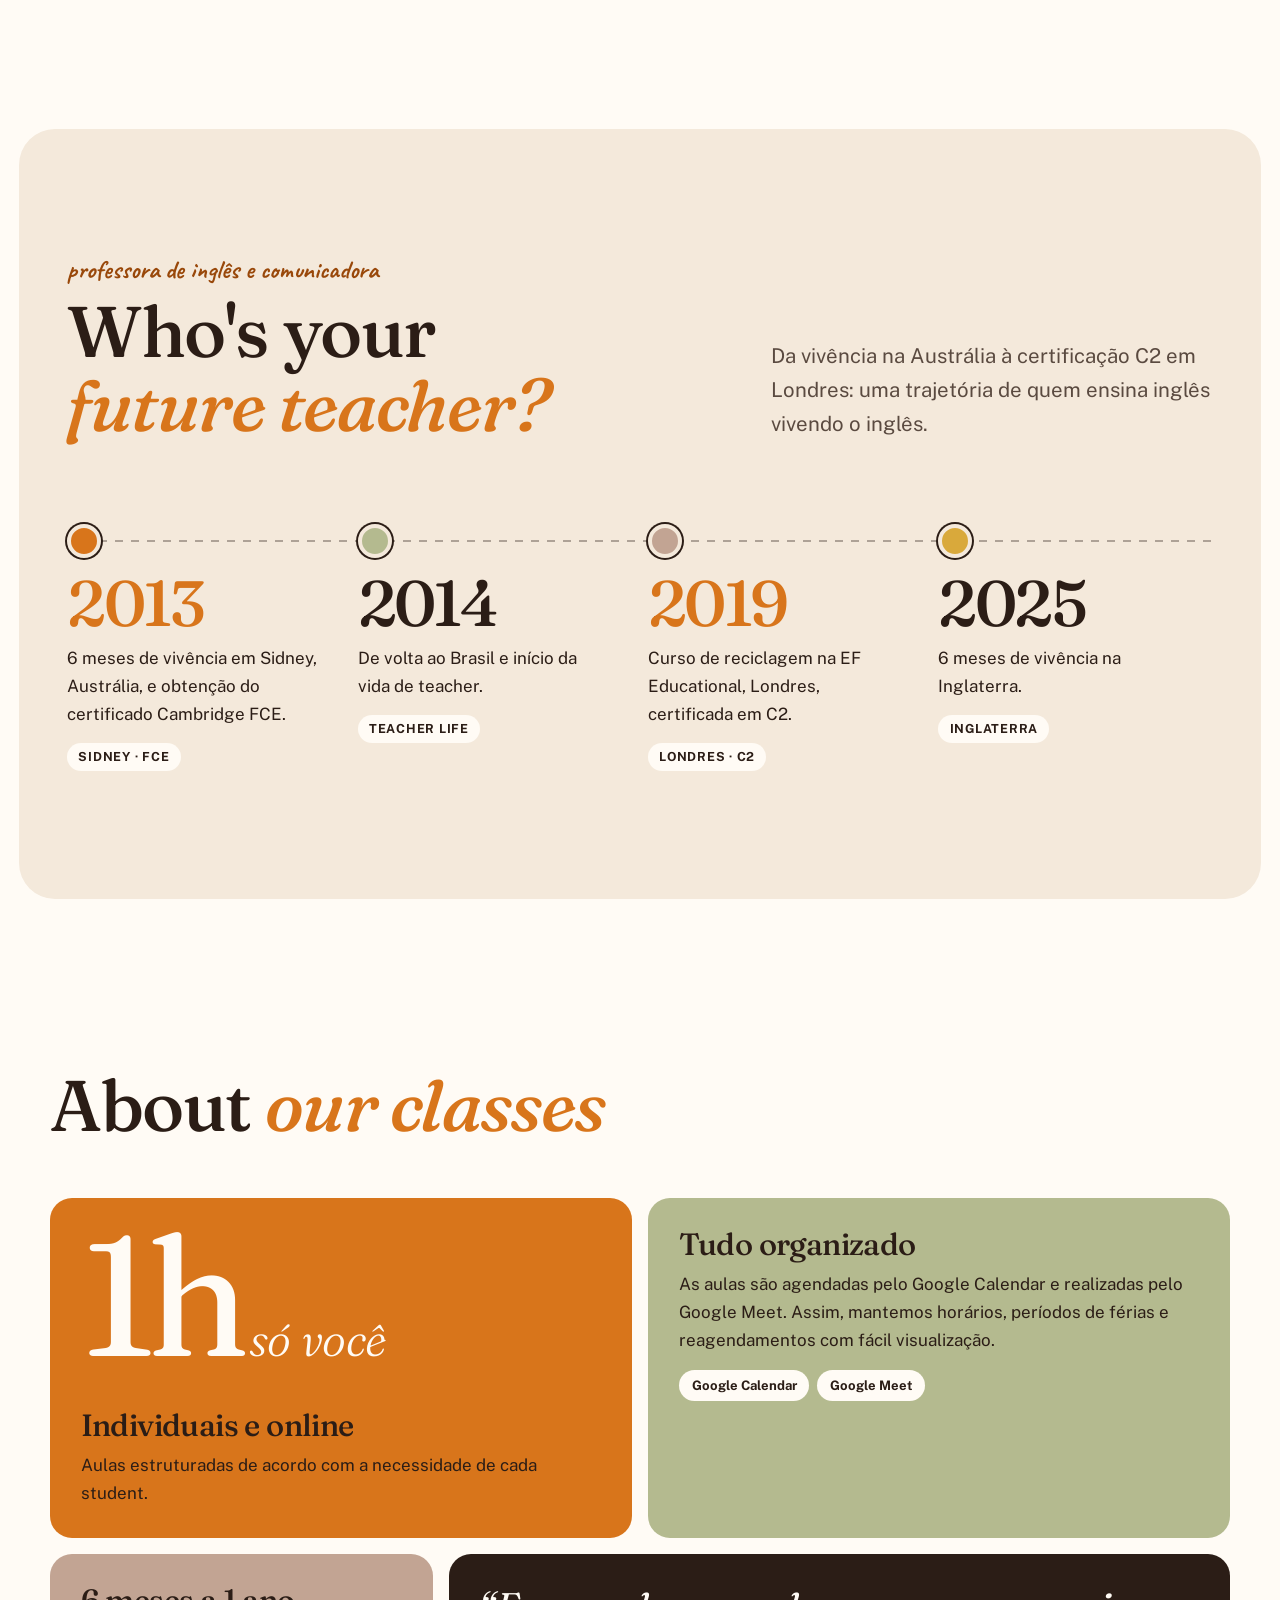
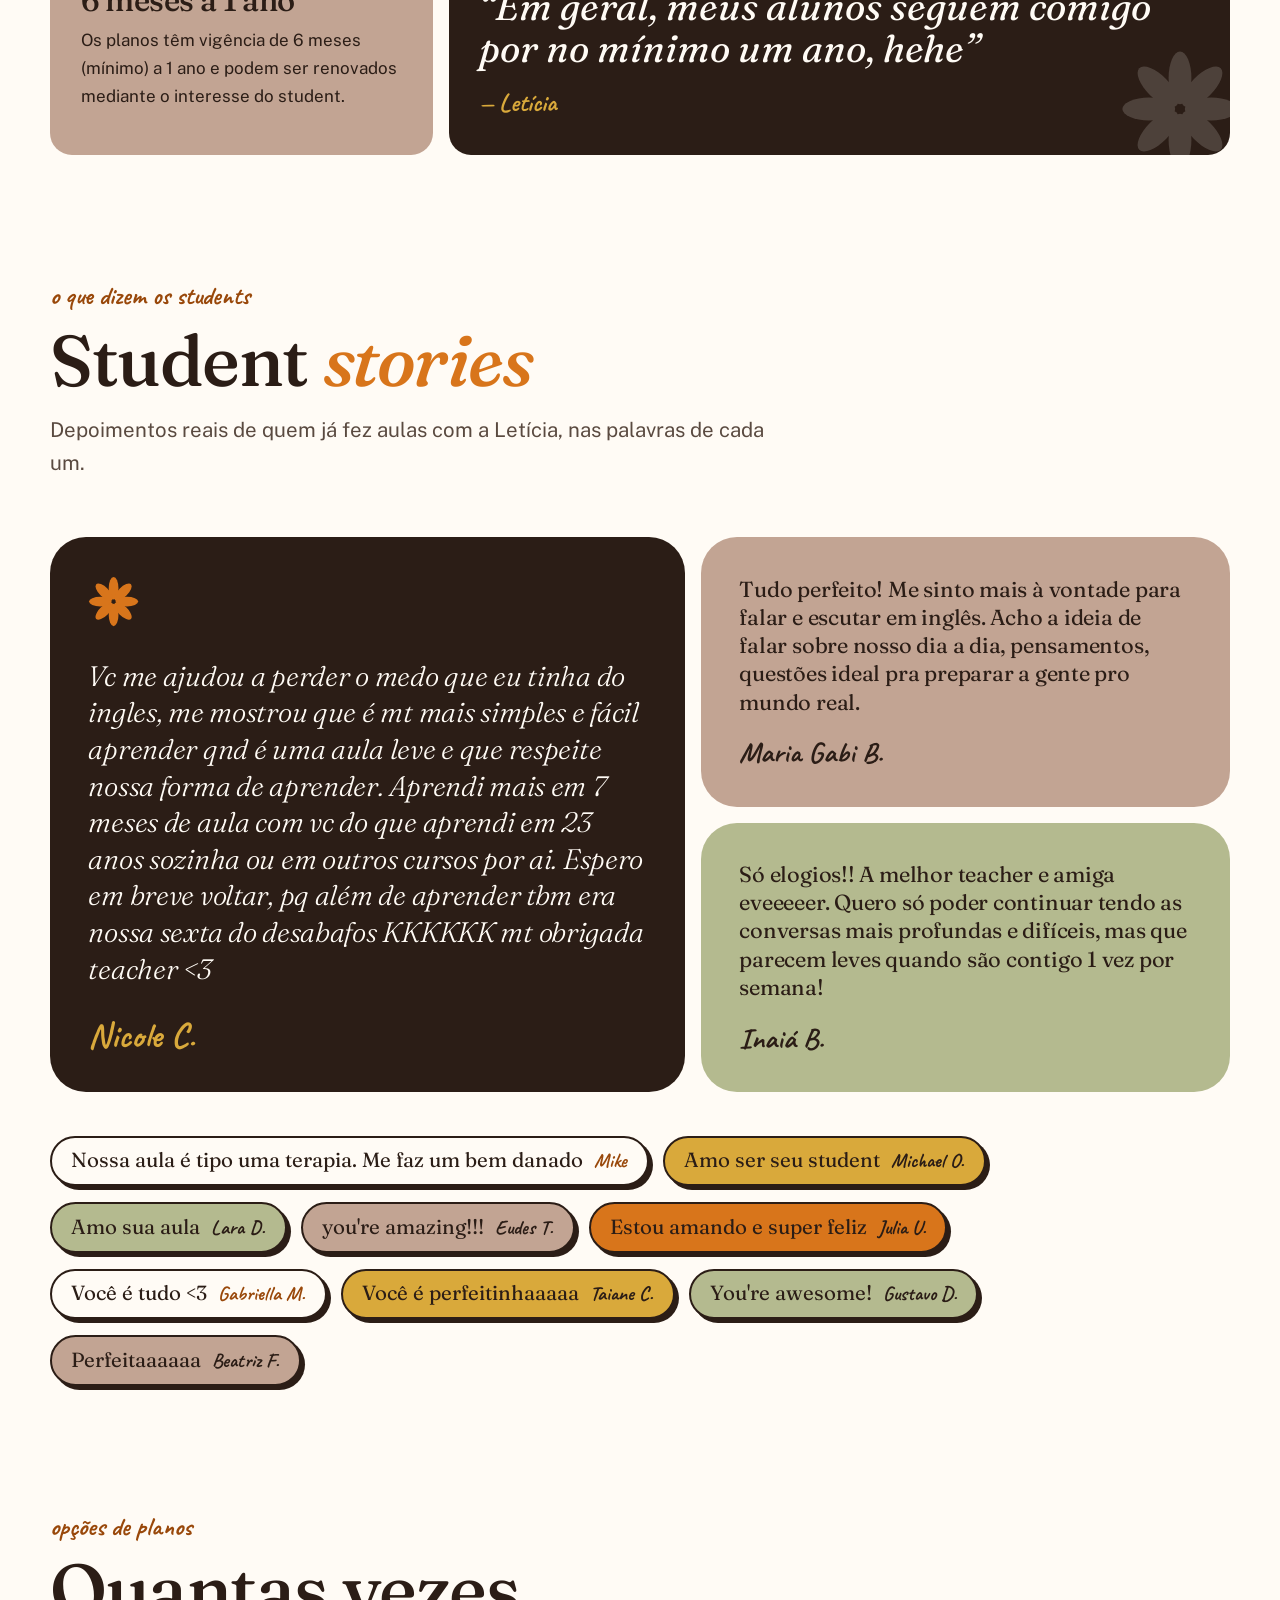
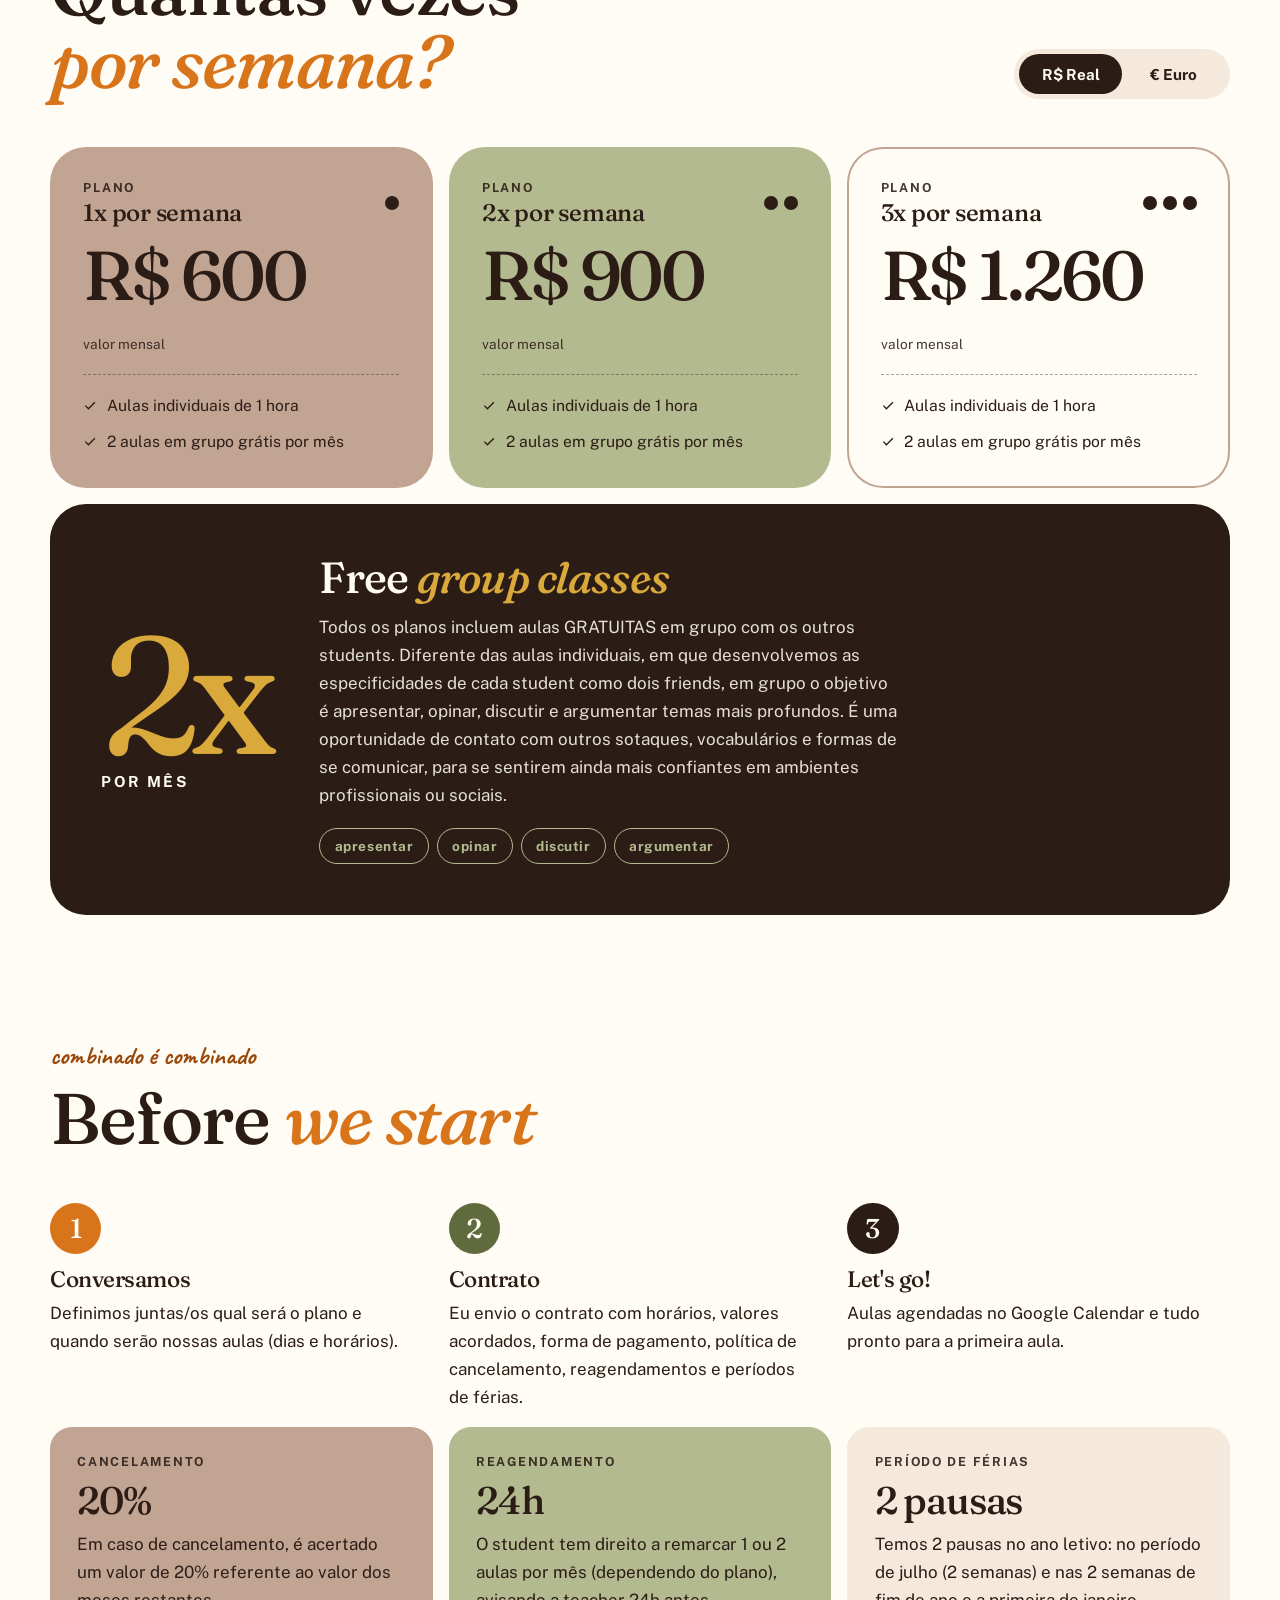
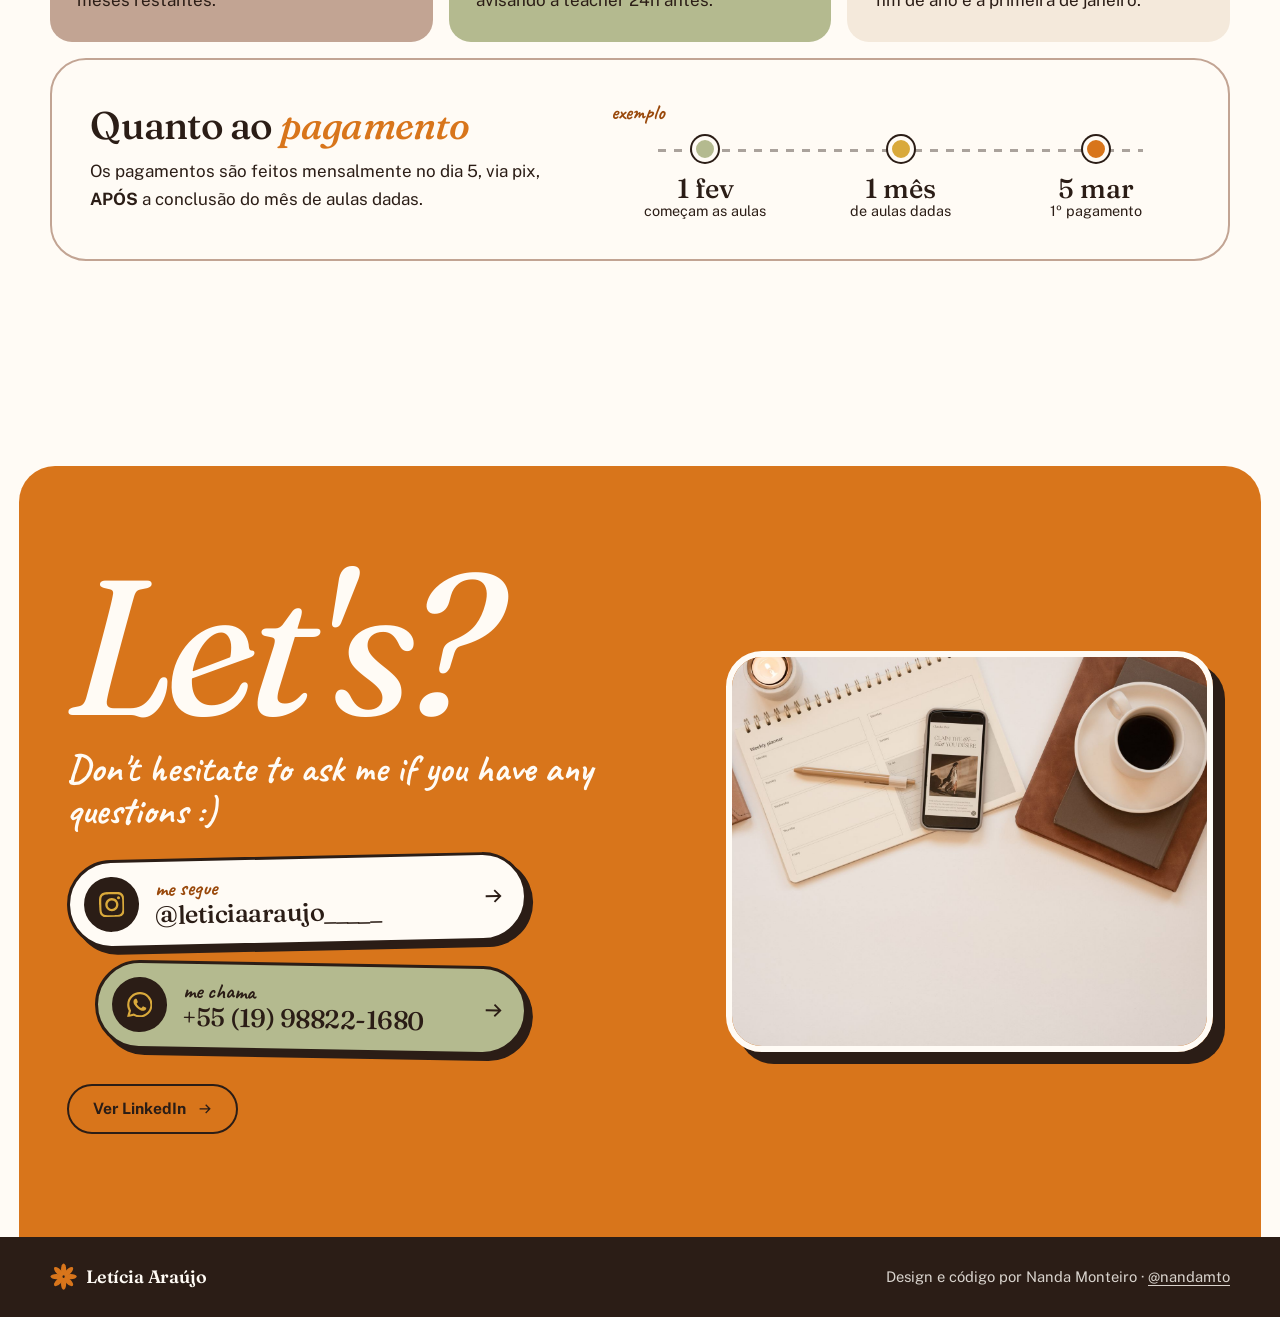
==== commit 1e04be88: "Add files via upload" ====
--- a/index.html
+++ b/index.html
@@ -367,7 +367,7 @@
 <footer class="foot">
   <div class="wrap">
     <a class="logo" href="#top"><svg class="icon" aria-hidden="true" style="color:var(--orange)"><use href="#flower"/></svg>Letícia Araújo</a>
-    <span>Design e código por Nanda Monteiro</span>
+    <span>Design e código por Nanda Monteiro · <a href="https://www.instagram.com/nandamto" target="_blank" rel="noopener">@nandamto</a></span>
   </div>
 </footer>
 
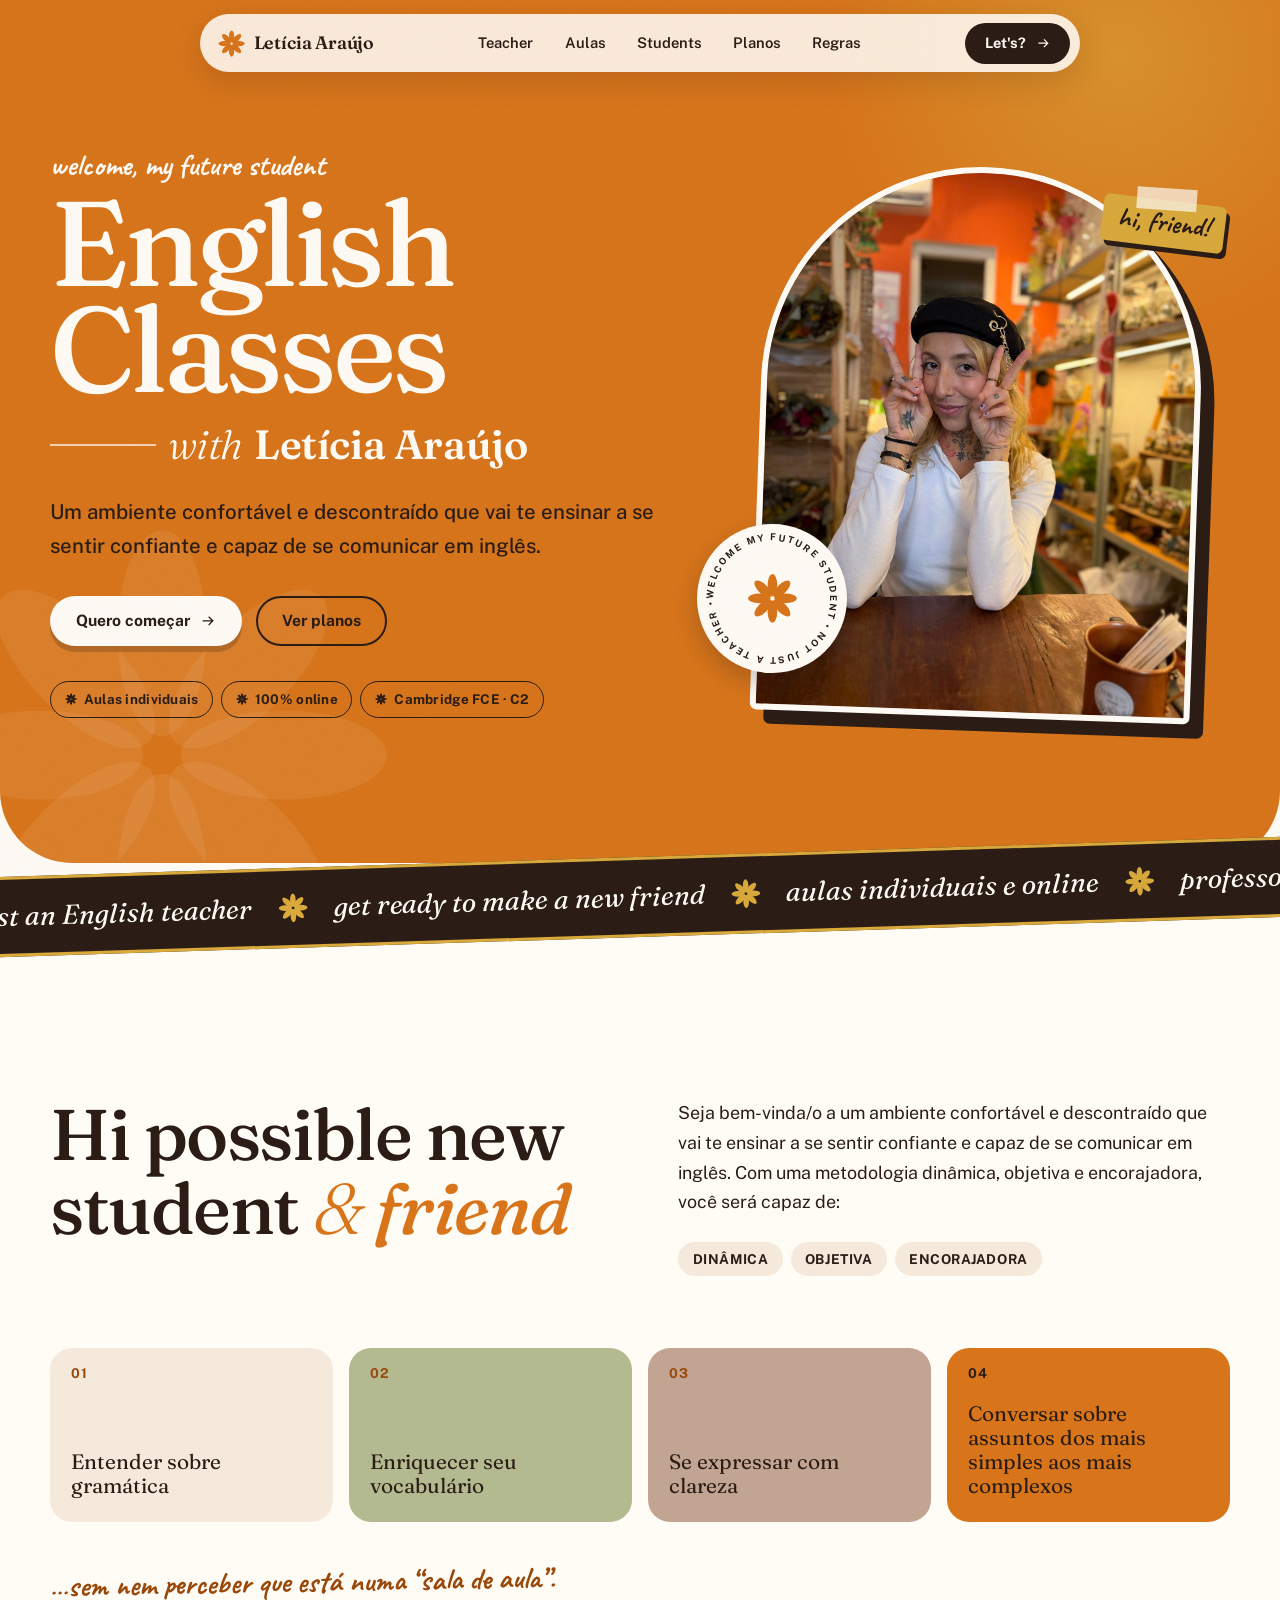
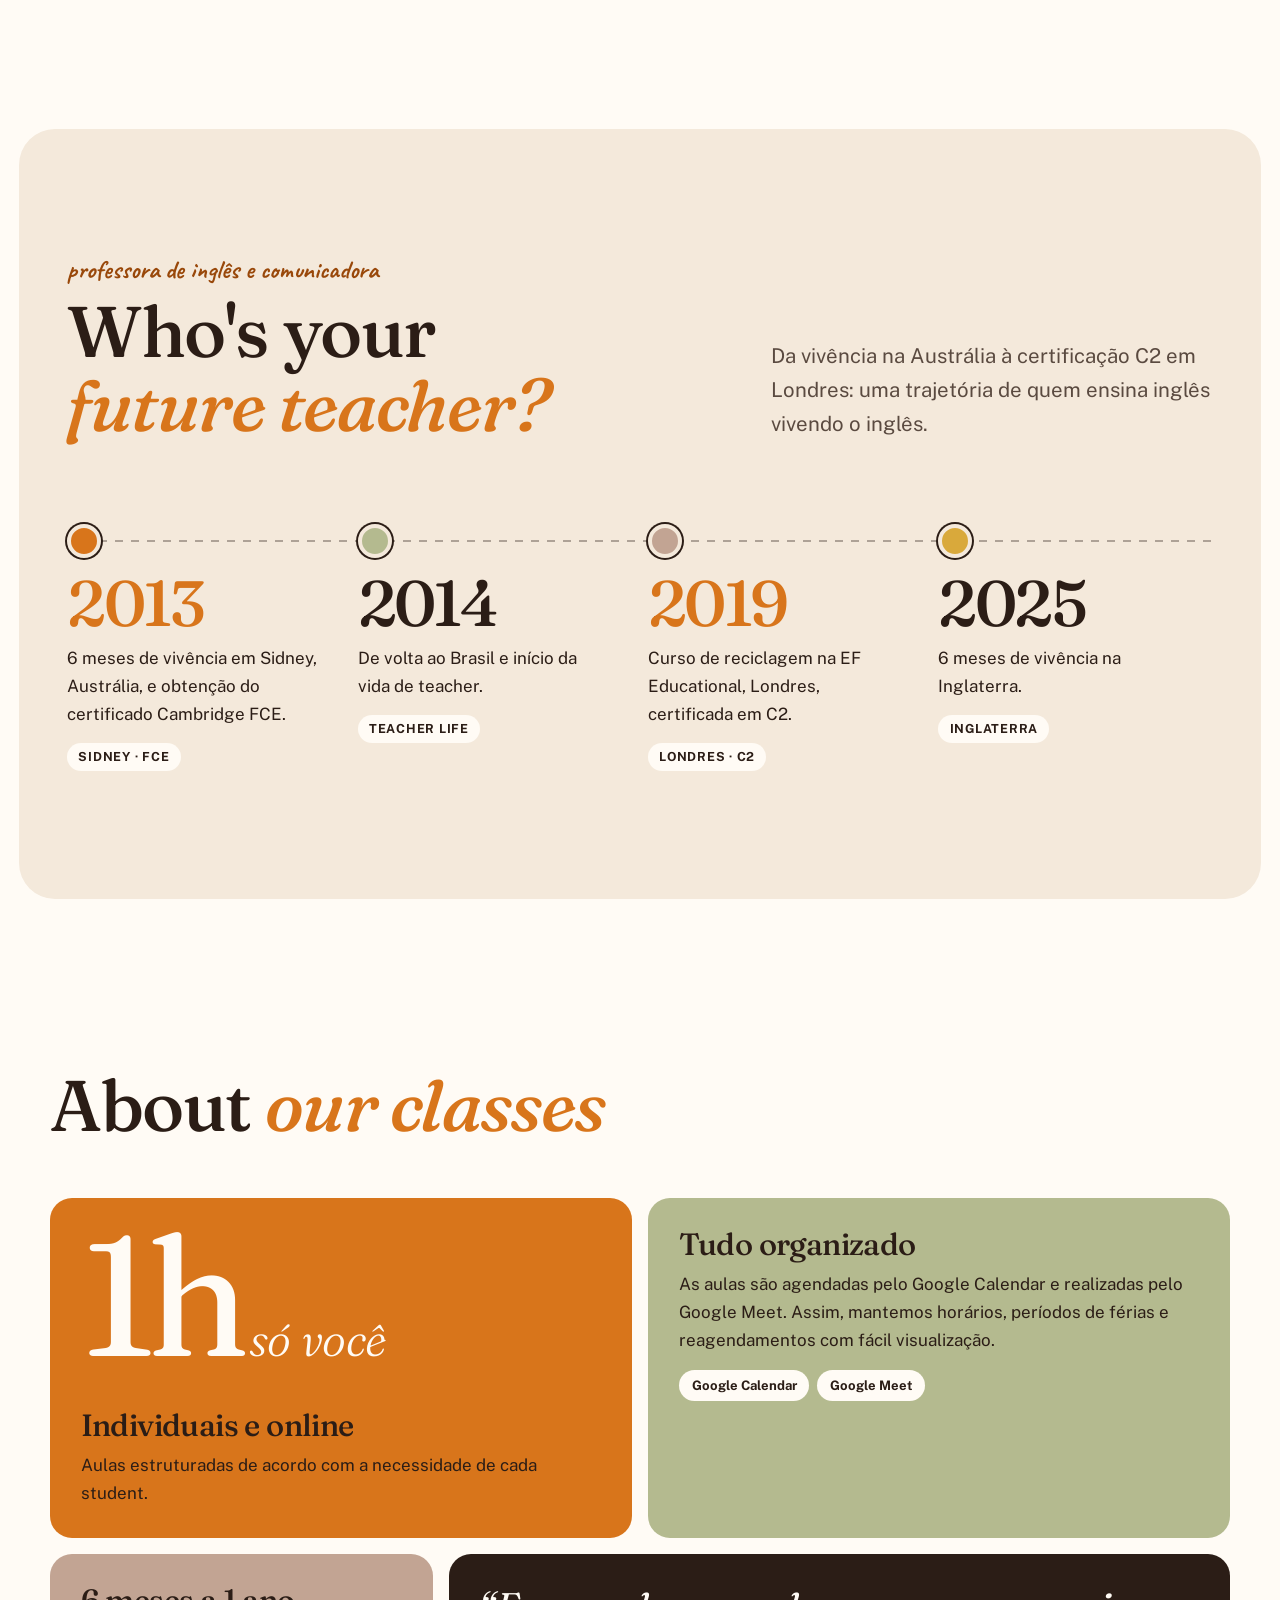
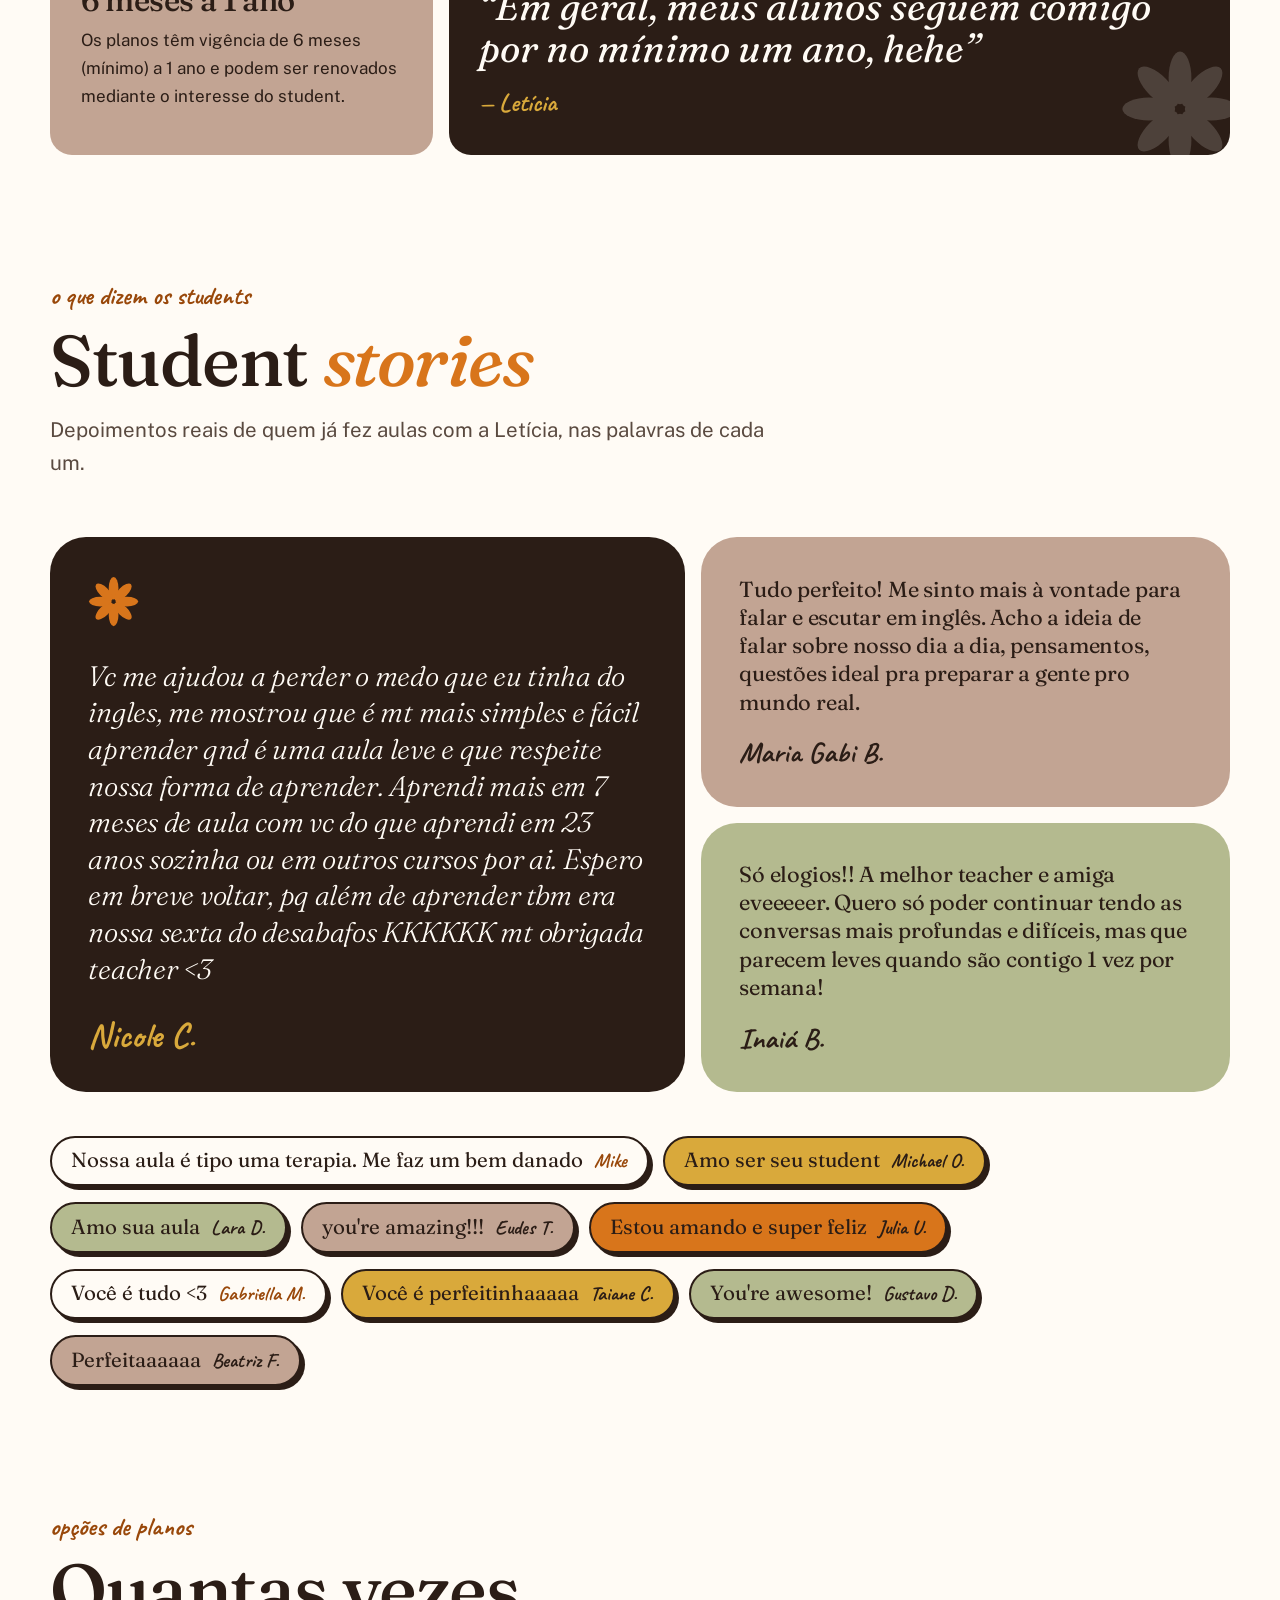
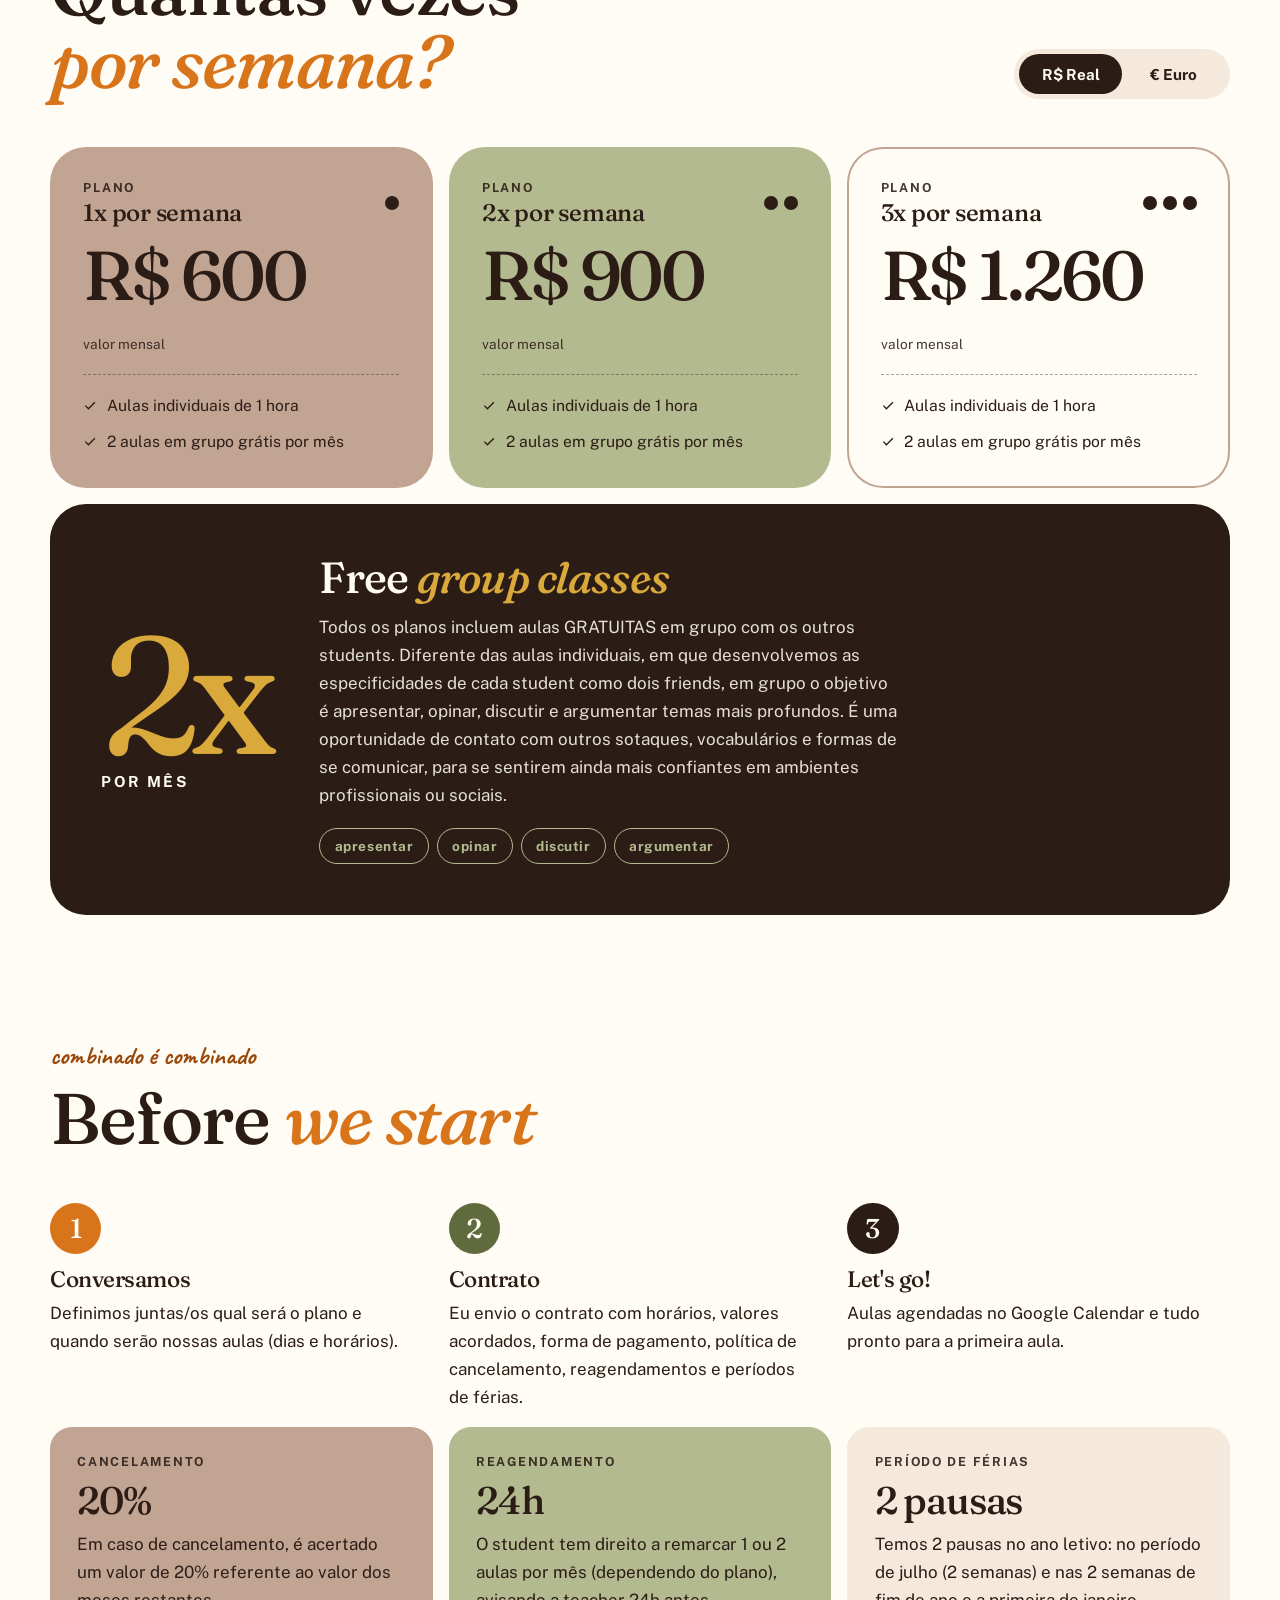
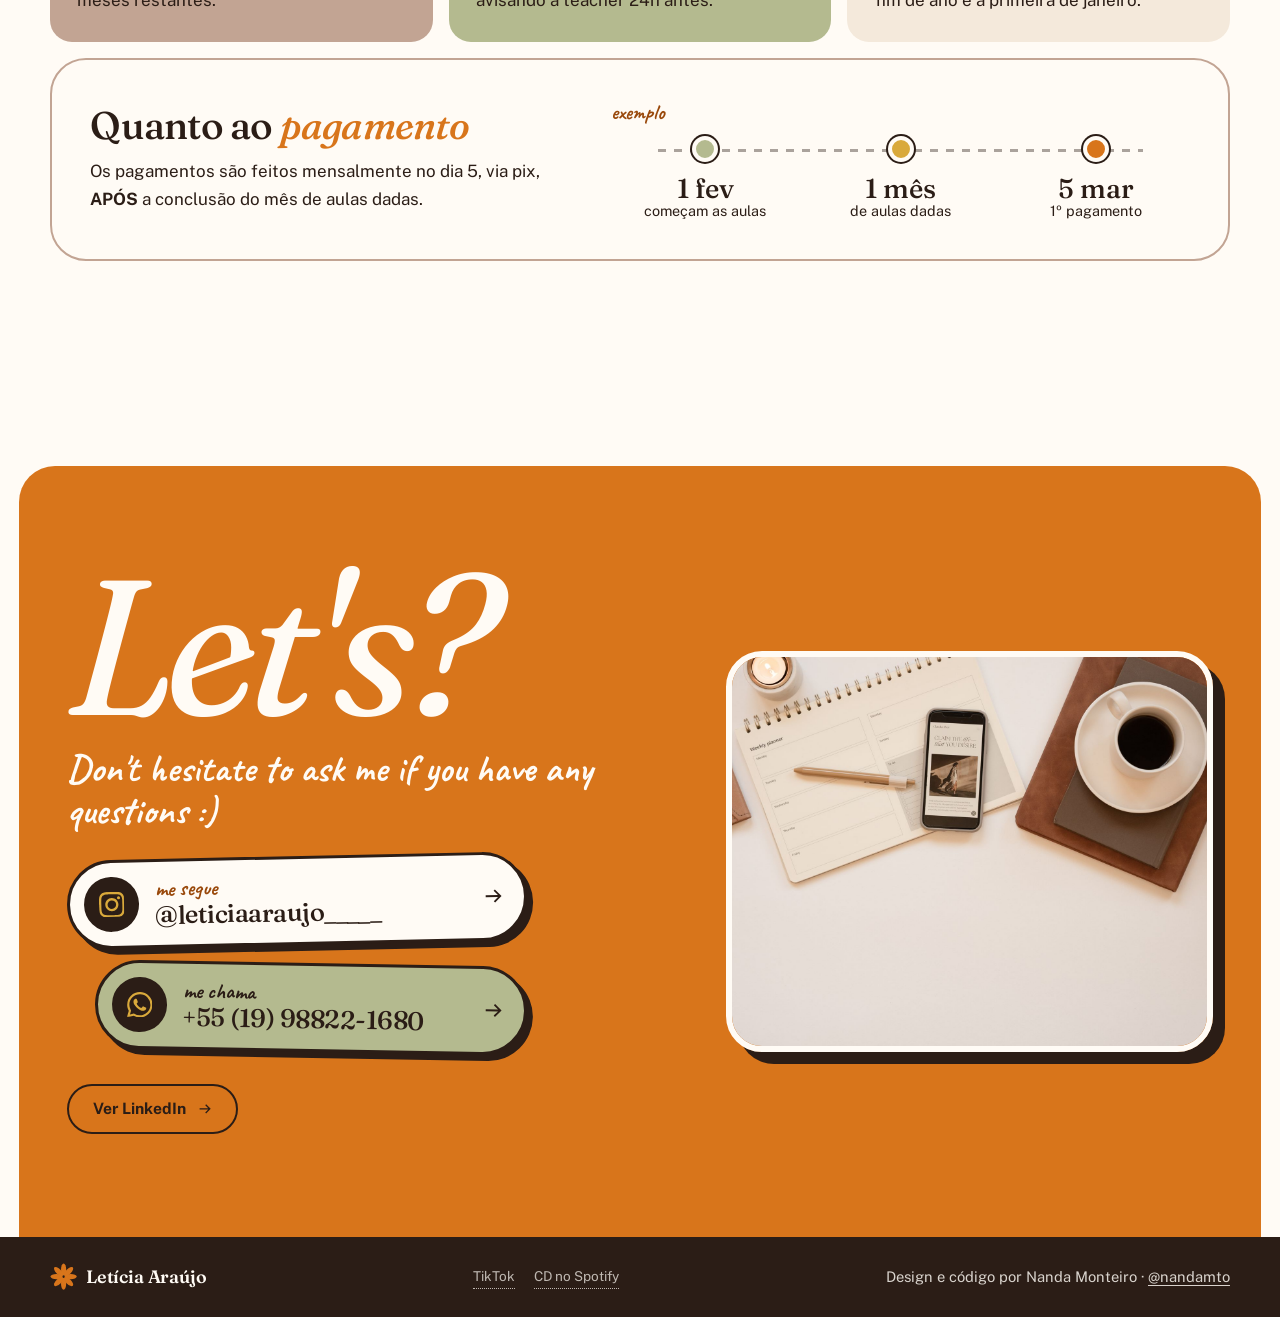
==== commit 496f80f3: "Add files via upload" ====
--- a/index.html
+++ b/index.html
@@ -367,6 +367,10 @@
 <footer class="foot">
   <div class="wrap">
     <a class="logo" href="#top"><svg class="icon" aria-hidden="true" style="color:var(--orange)"><use href="#flower"/></svg>Letícia Araújo</a>
+    <nav class="foot-links" aria-label="Mais da Letícia">
+      <a href="https://tr.ee/e3cLVfXcIp" target="_blank" rel="noopener">TikTok</a>
+      <a href="https://tr.ee/IMmM5U0jXY" target="_blank" rel="noopener">CD no Spotify</a>
+    </nav>
     <span>Design e código por Nanda Monteiro · <a href="https://www.instagram.com/nandamto" target="_blank" rel="noopener">@nandamto</a></span>
   </div>
 </footer>
--- a/styles.css
+++ b/styles.css
@@ -360,6 +360,9 @@
 .foot a{text-underline-offset:3px}
 .foot .logo{color:var(--cream)}
 .foot nav{display:flex;gap:1.2rem;flex-wrap:wrap}
+.foot-links{font-size:.85rem;opacity:.85}
+.foot-links a{text-decoration:none;border-bottom:1px dotted currentColor}
+.foot-links a:hover{color:var(--mustard)}
 
 /* ---------- reveal ---------- */
 .js .reveal{opacity:0;transform:translateY(28px);transition:opacity .8s var(--ease),transform .8s var(--ease);transition-delay:var(--d,0s)}
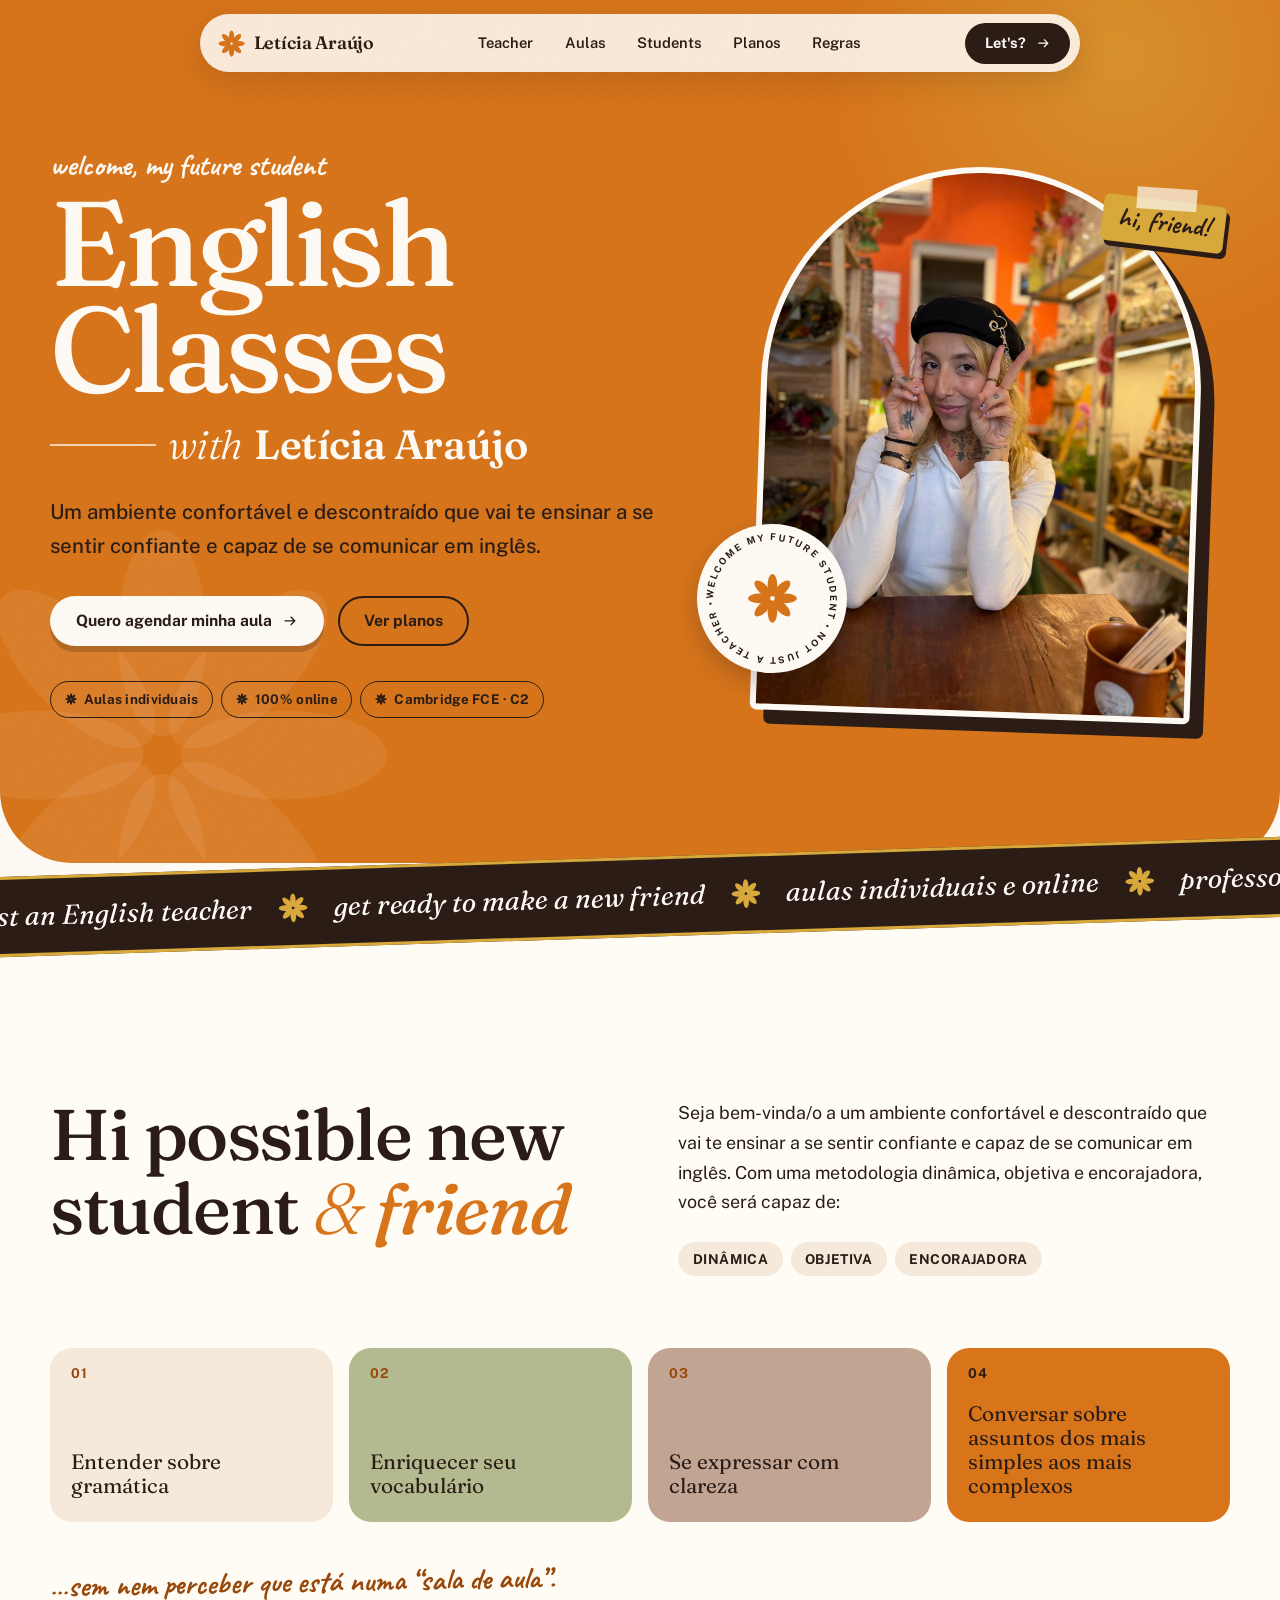
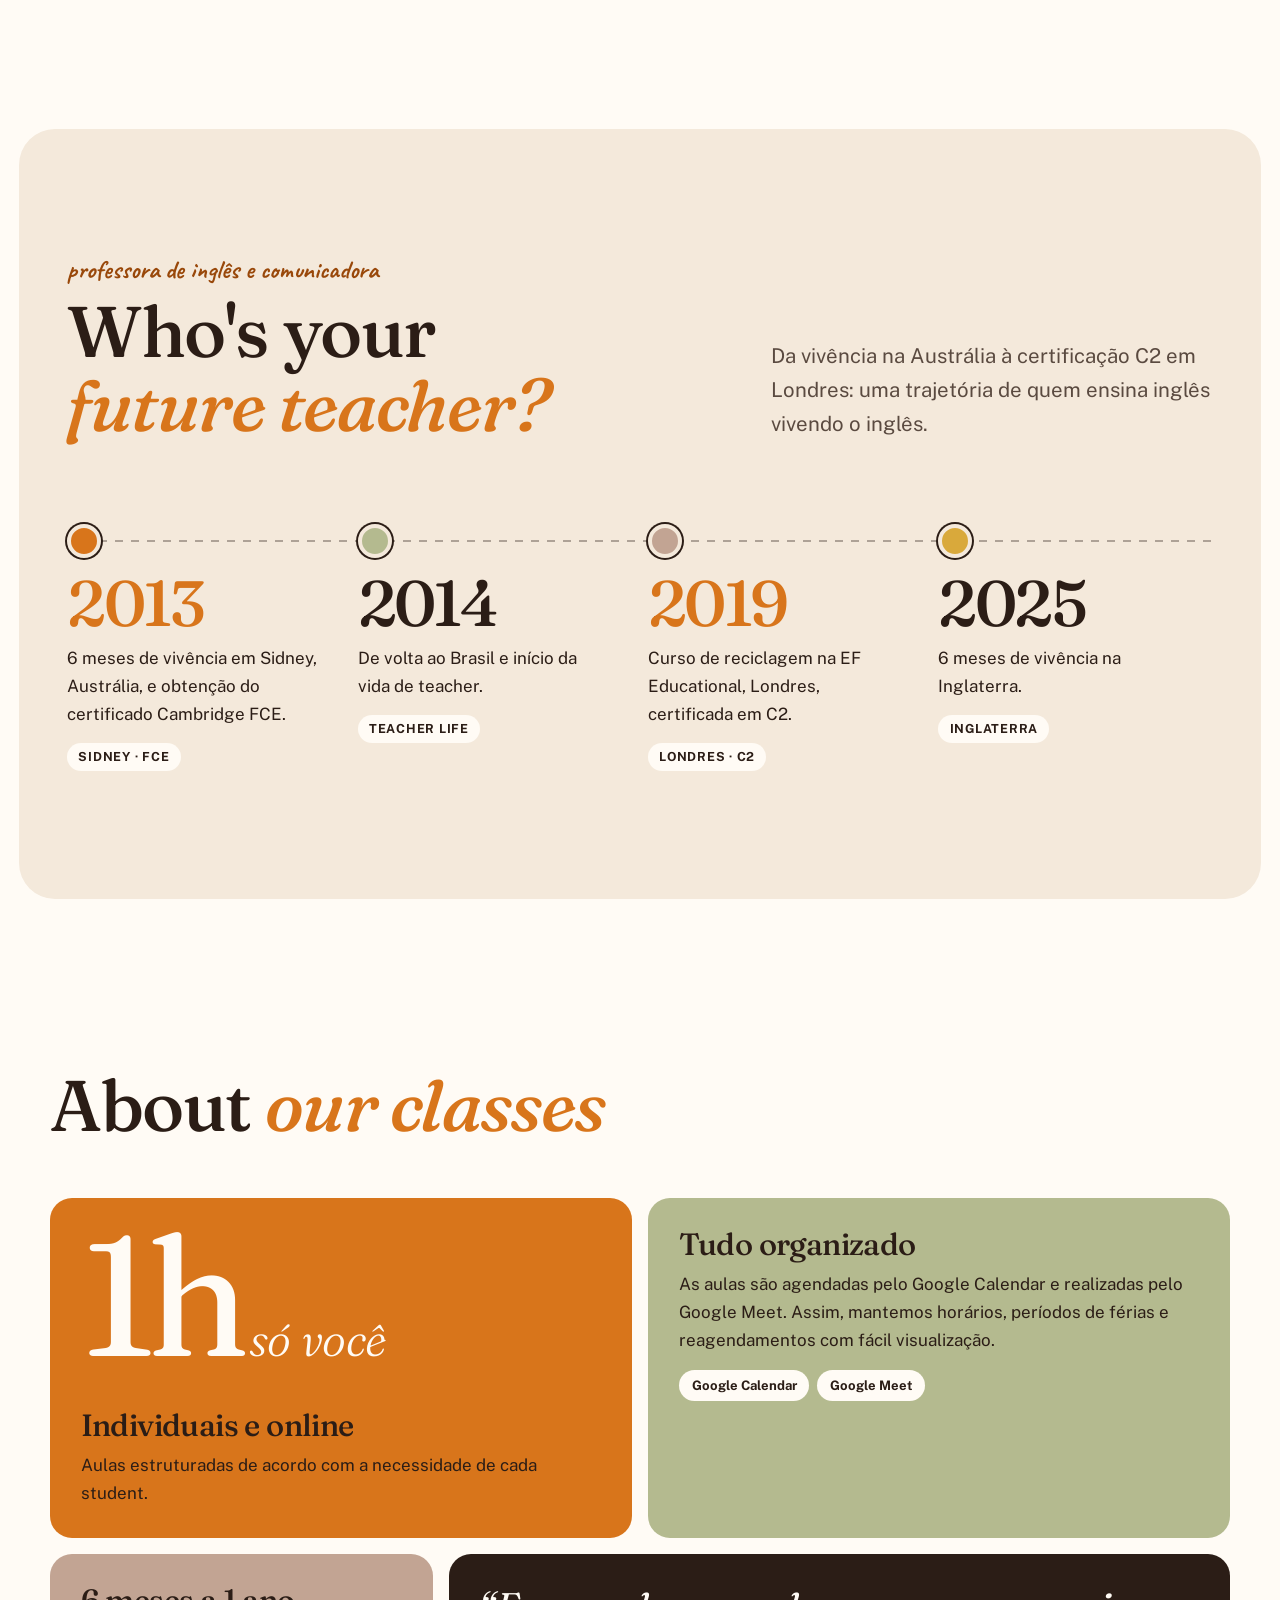
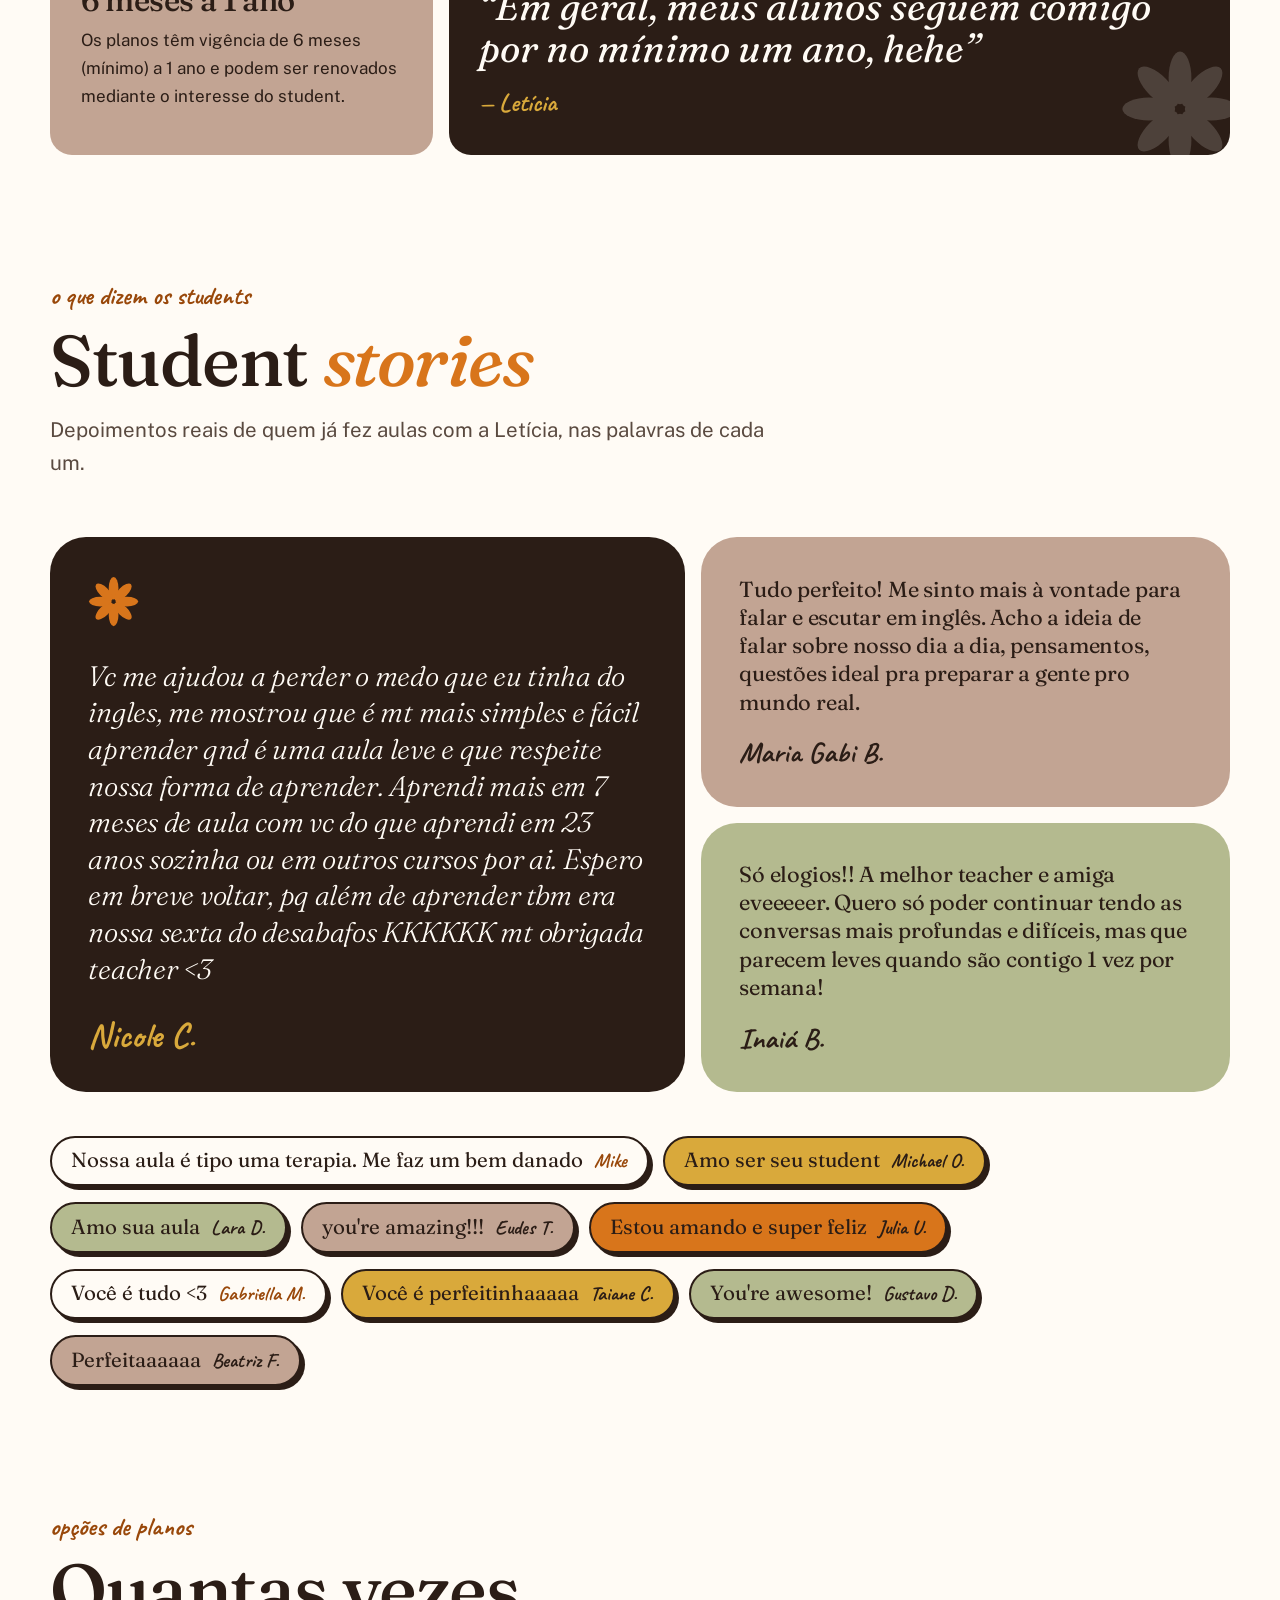
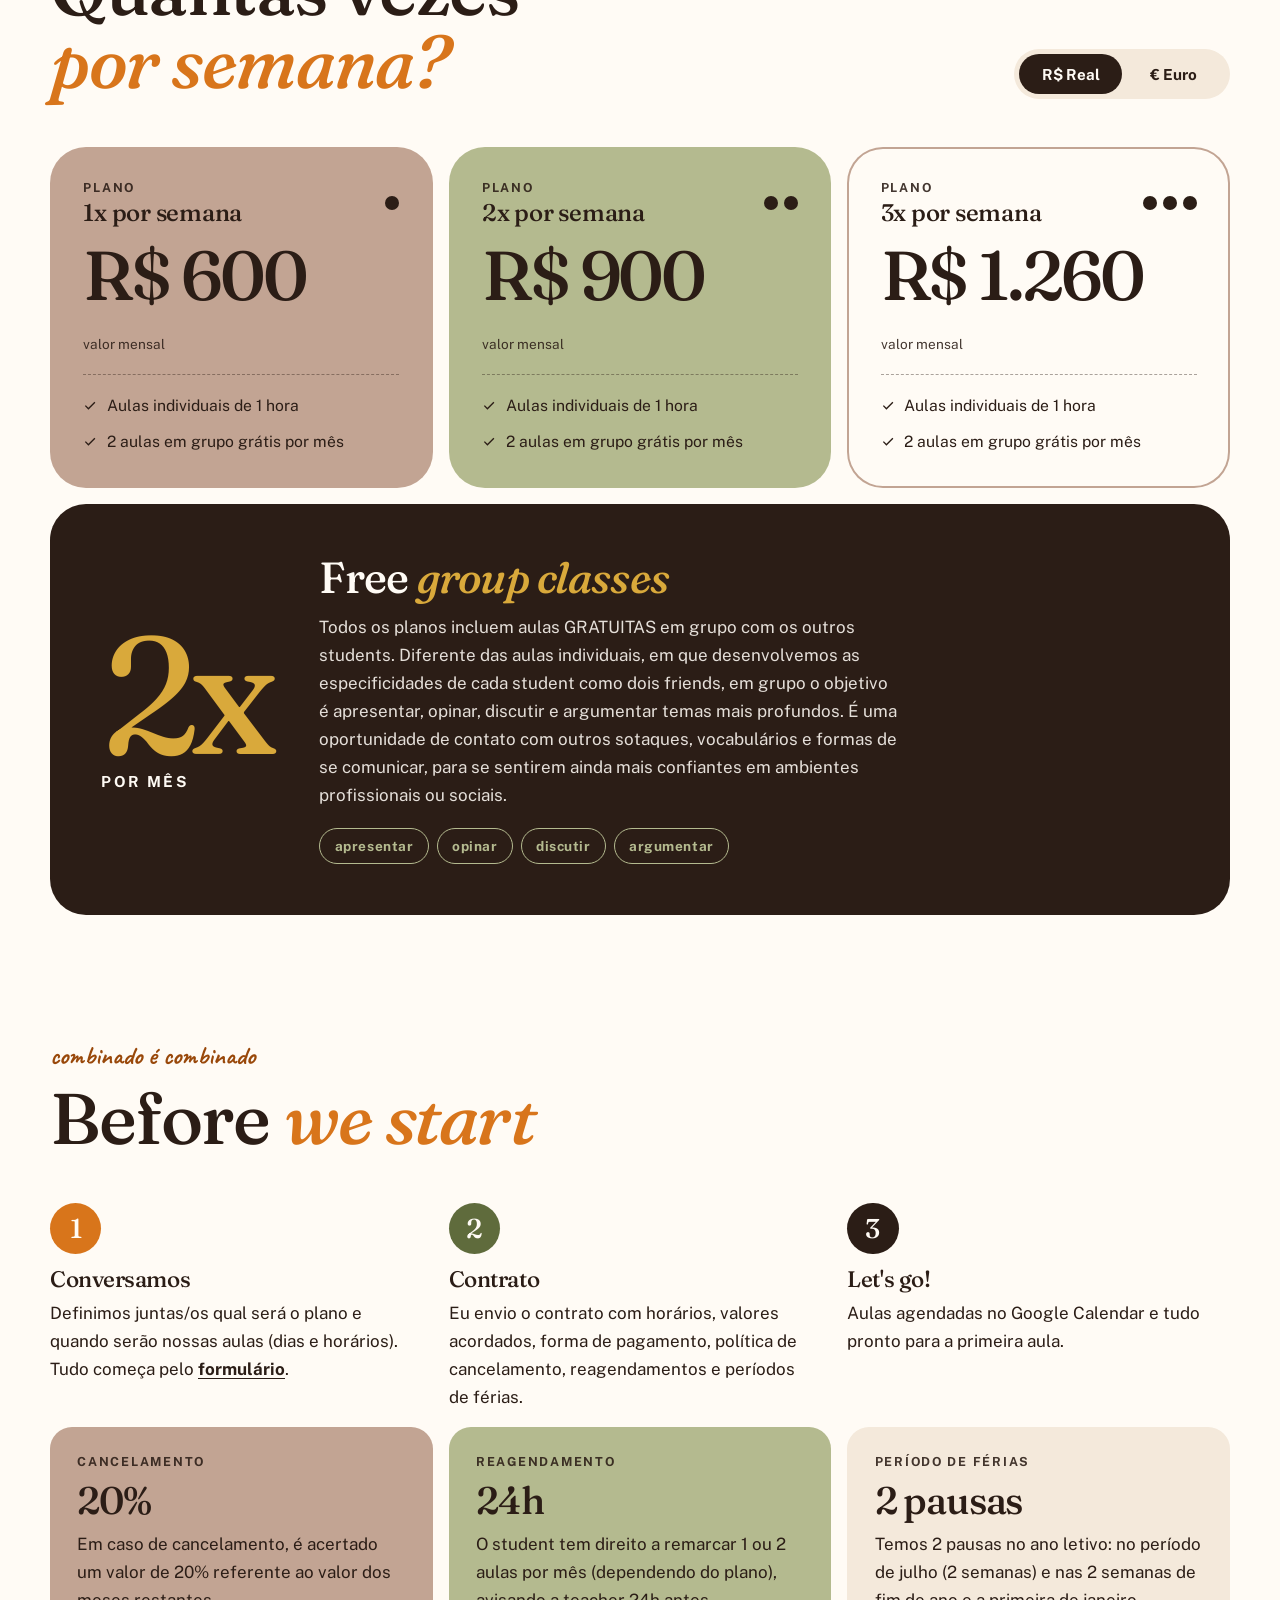
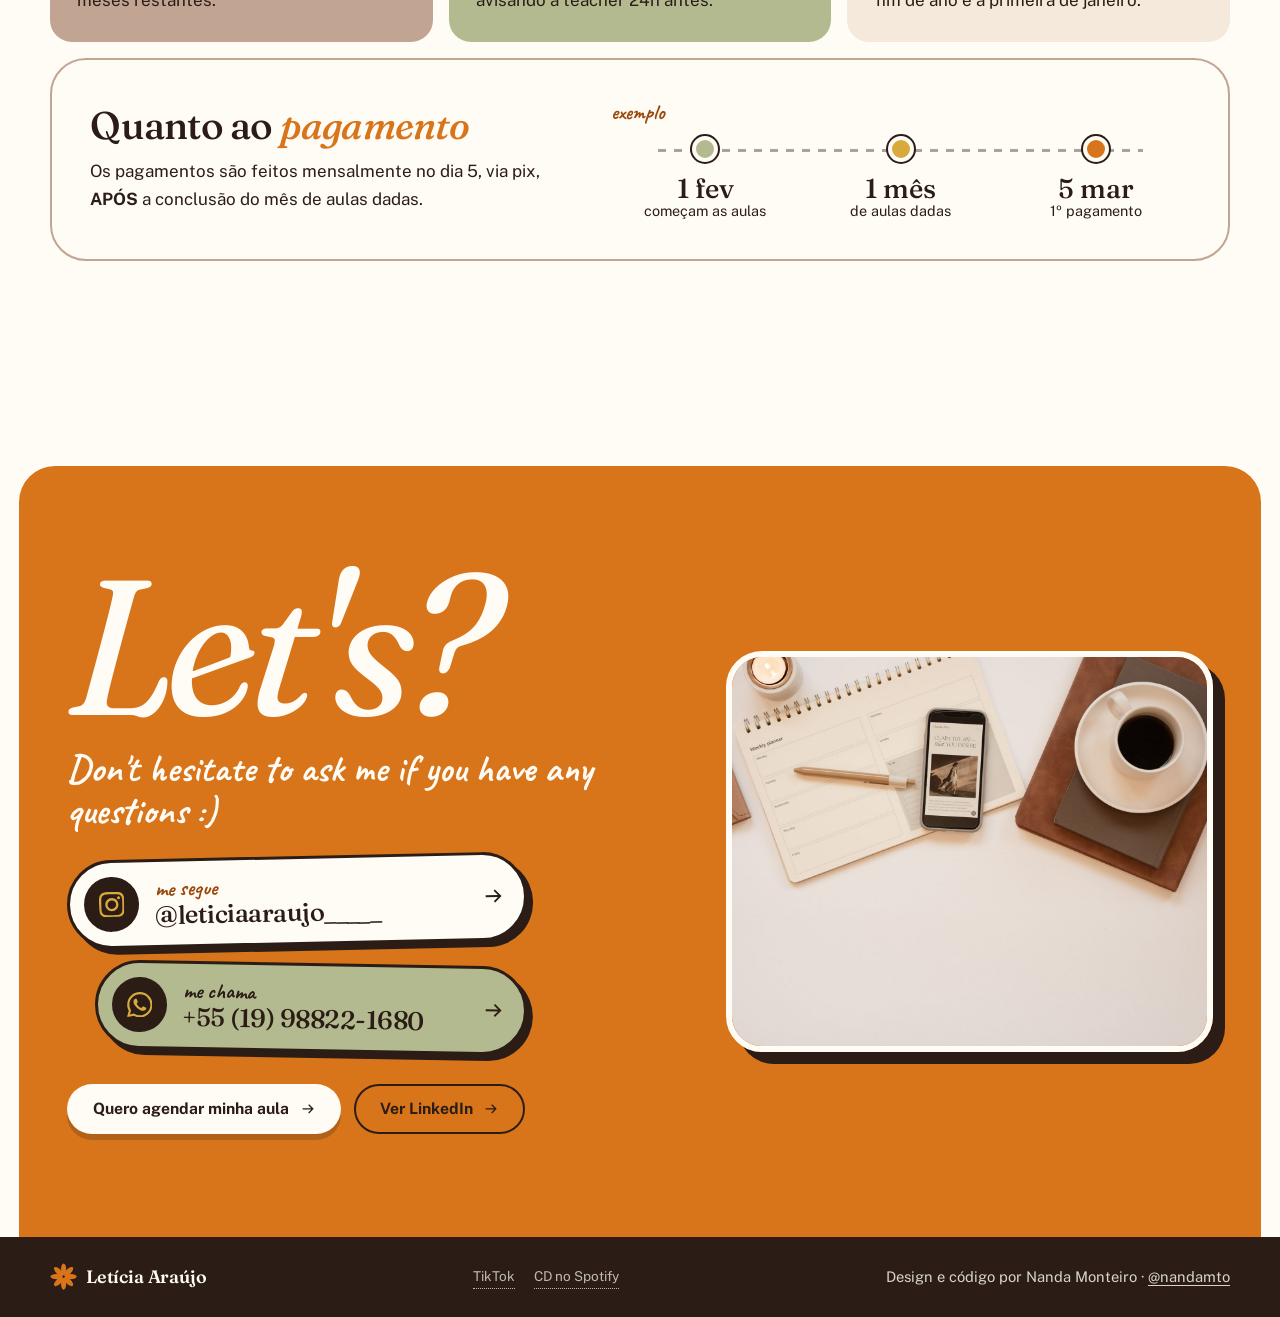
==== commit 80d9e92c: "Add files via upload" ====
--- a/index.html
+++ b/index.html
@@ -49,7 +49,7 @@
       <li><a href="#start">Regras</a></li>
     </ul>
   </nav>
-  <a class="btn btn-dark" href="https://wa.me/5519988221680" target="_blank" rel="noopener">Let's? <svg class="icon icon-arrow" aria-hidden="true"><use href="#arrow"/></svg></a>
+  <a class="btn btn-dark" href="https://63i39tubq86.typeform.com/to/DrF8XI50" target="_blank" rel="noopener">Let's? <svg class="icon icon-arrow" aria-hidden="true"><use href="#arrow"/></svg></a>
 </header>
 
 <main id="main">
@@ -67,7 +67,7 @@
       </h1>
       <p class="lead reveal" style="--d:.16s">Um ambiente confortável e descontraído que vai te ensinar a se sentir confiante e capaz de se comunicar em inglês.</p>
       <div class="hero-cta reveal" style="--d:.22s">
-        <a class="btn btn-cream" href="https://wa.me/5519988221680" target="_blank" rel="noopener">Quero começar <svg class="icon icon-arrow" aria-hidden="true"><use href="#arrow"/></svg></a>
+        <a class="btn btn-cream" href="https://63i39tubq86.typeform.com/to/DrF8XI50" target="_blank" rel="noopener">Quero agendar minha aula <svg class="icon icon-arrow" aria-hidden="true"><use href="#arrow"/></svg></a>
         <a class="btn btn-line" href="#plans">Ver planos</a>
       </div>
       <ul class="chips reveal" style="--d:.3s">
@@ -298,7 +298,7 @@
     <h2 class="h2 reveal" style="--d:.06s;margin-top:.6rem">Before <em>we start</em></h2>
 
     <ol class="steps">
-      <li class="reveal"><h3>Conversamos</h3><p>Definimos juntas/os qual será o plano e quando serão nossas aulas (dias e horários).</p></li>
+      <li class="reveal"><h3>Conversamos</h3><p>Definimos juntas/os qual será o plano e quando serão nossas aulas (dias e horários). Tudo começa pelo <a href="https://63i39tubq86.typeform.com/to/DrF8XI50" target="_blank" rel="noopener" style="text-underline-offset:3px;font-weight:700">formulário</a>.</p></li>
       <li class="reveal" style="--d:.08s"><h3>Contrato</h3><p>Eu envio o contrato com horários, valores acordados, forma de pagamento, política de cancelamento, reagendamentos e períodos de férias.</p></li>
       <li class="reveal" style="--d:.16s"><h3>Let's go!</h3><p>Aulas agendadas no Google Calendar e tudo pronto para a primeira aula.</p></li>
     </ol>
@@ -357,6 +357,7 @@
         </a>
       </div>
       <div class="btn-row reveal" style="--d:.16s">
+        <a class="btn btn-cream" href="https://63i39tubq86.typeform.com/to/DrF8XI50" target="_blank" rel="noopener">Quero agendar minha aula <svg class="icon icon-arrow" aria-hidden="true"><use href="#arrow"/></svg></a>
         <a class="btn btn-line" href="https://www.linkedin.com/in/let%C3%ADcia-ara%C3%BAjo-53027838" target="_blank" rel="noopener">Ver LinkedIn <svg class="icon icon-arrow" aria-hidden="true"><use href="#arrow"/></svg></a>
       </div>
     </div>
--- a/styles.css
+++ b/styles.css
@@ -470,3 +470,48 @@
   .logos,.swatches,.voice{grid-template-columns:1fr}
   .sw.w2{grid-column:auto}
 }
+
+/* ==========================================================
+   agendar.html · formulário
+   ========================================================== */
+.form-hero{padding-bottom:clamp(110px,14vw,170px)}
+.form-hero h1{font-size:clamp(3rem,8vw,6.6rem);line-height:.92;letter-spacing:-.035em}
+.form-hero h1 em{font-style:italic;font-weight:300}
+.form-hero .eyebrow{color:var(--cream);font-size:1.9rem;margin-bottom:.6rem}
+.form-wrap{margin-top:clamp(-120px,-9vw,-70px);position:relative;z-index:2;padding-bottom:clamp(60px,9vw,120px);max-width:880px}
+.form-card{background:var(--cream);border:3px solid var(--espresso);border-radius:var(--r-lg);box-shadow:10px 10px 0 var(--espresso);padding:clamp(1.4rem,4vw,3rem)}
+fieldset{border:0;margin:0 0 2rem;padding:0;min-width:0}
+legend{font-family:var(--hand);font-weight:700;font-size:1.9rem;line-height:1;color:var(--orange-deep);padding:0;margin-bottom:1rem}
+.grid2{display:grid;grid-template-columns:1fr 1fr;gap:1rem}
+@media (max-width:640px){.grid2{grid-template-columns:1fr}}
+.field{display:grid;gap:.45rem;margin-bottom:1.2rem}
+.field>label,.field>.label{font-weight:700;font-size:.95rem}
+.field small{font-weight:400;color:var(--ink-soft)}
+.field b,.consent b{color:var(--orange-deep)}
+input[type=text],input[type=email],input[type=tel],select,textarea{
+  width:100%;font:inherit;color:var(--espresso);background:#fff;border:2px solid var(--espresso);border-radius:16px;padding:.8rem 1rem;
+  transition:box-shadow .2s,border-color .2s;
+}
+textarea{resize:vertical;min-height:7rem}
+input:focus-visible,select:focus-visible,textarea:focus-visible{outline:none;border-color:var(--orange);box-shadow:0 0 0 4px rgba(216,117,27,.35)}
+input:user-invalid{border-color:#a3341a}
+.pills{display:flex;flex-wrap:wrap;gap:.55rem}
+.pill{position:relative;cursor:pointer}
+.pill input{position:absolute;opacity:0;inset:0;width:100%;height:100%;margin:0;cursor:pointer}
+.pill span{display:inline-block;padding:.55rem 1.05rem;border:2px solid var(--espresso);border-radius:999px;font-weight:600;font-size:.95rem;background:#fff;transition:background .2s,color .2s,transform .2s var(--ease)}
+.pill:hover span{transform:translateY(-2px)}
+.pill input:checked+span{background:var(--espresso);color:var(--cream)}
+.pill input:focus-visible+span{outline:3px solid var(--orange);outline-offset:3px}
+.consent{display:flex;gap:.8rem;align-items:flex-start;font-size:.95rem;line-height:1.45;margin:.4rem 0 1.6rem;cursor:pointer}
+.consent input{width:1.35rem;height:1.35rem;flex:none;margin-top:.1rem;accent-color:var(--espresso)}
+.hp{position:absolute;left:-9999px;width:1px;height:1px;overflow:hidden}
+.form-actions{display:flex;flex-wrap:wrap;align-items:center;gap:1rem}
+.btn-lg{padding:1.1rem 2rem;font-size:1.05rem}
+.btn:disabled{opacity:.7;cursor:progress;transform:none}
+.form-msg{color:#a3341a;font-weight:600;font-size:.95rem}
+.form-done,.form-fallback{display:grid;justify-items:center;text-align:center;gap:1rem;padding:1.5rem 0}
+.form-done[hidden],.form-fallback[hidden],#leadForm[hidden]{display:none}
+.form-done>.icon{width:5rem;height:5rem;color:var(--orange)}
+.form-done h2{font-size:clamp(2.4rem,6vw,4rem)}
+.form-done .hand{font-size:2rem;color:var(--orange-deep);line-height:1}
+.field label small,.field .label small{display:block;font-weight:400;font-size:.88em;color:var(--espresso);opacity:.75;margin-top:.15rem}
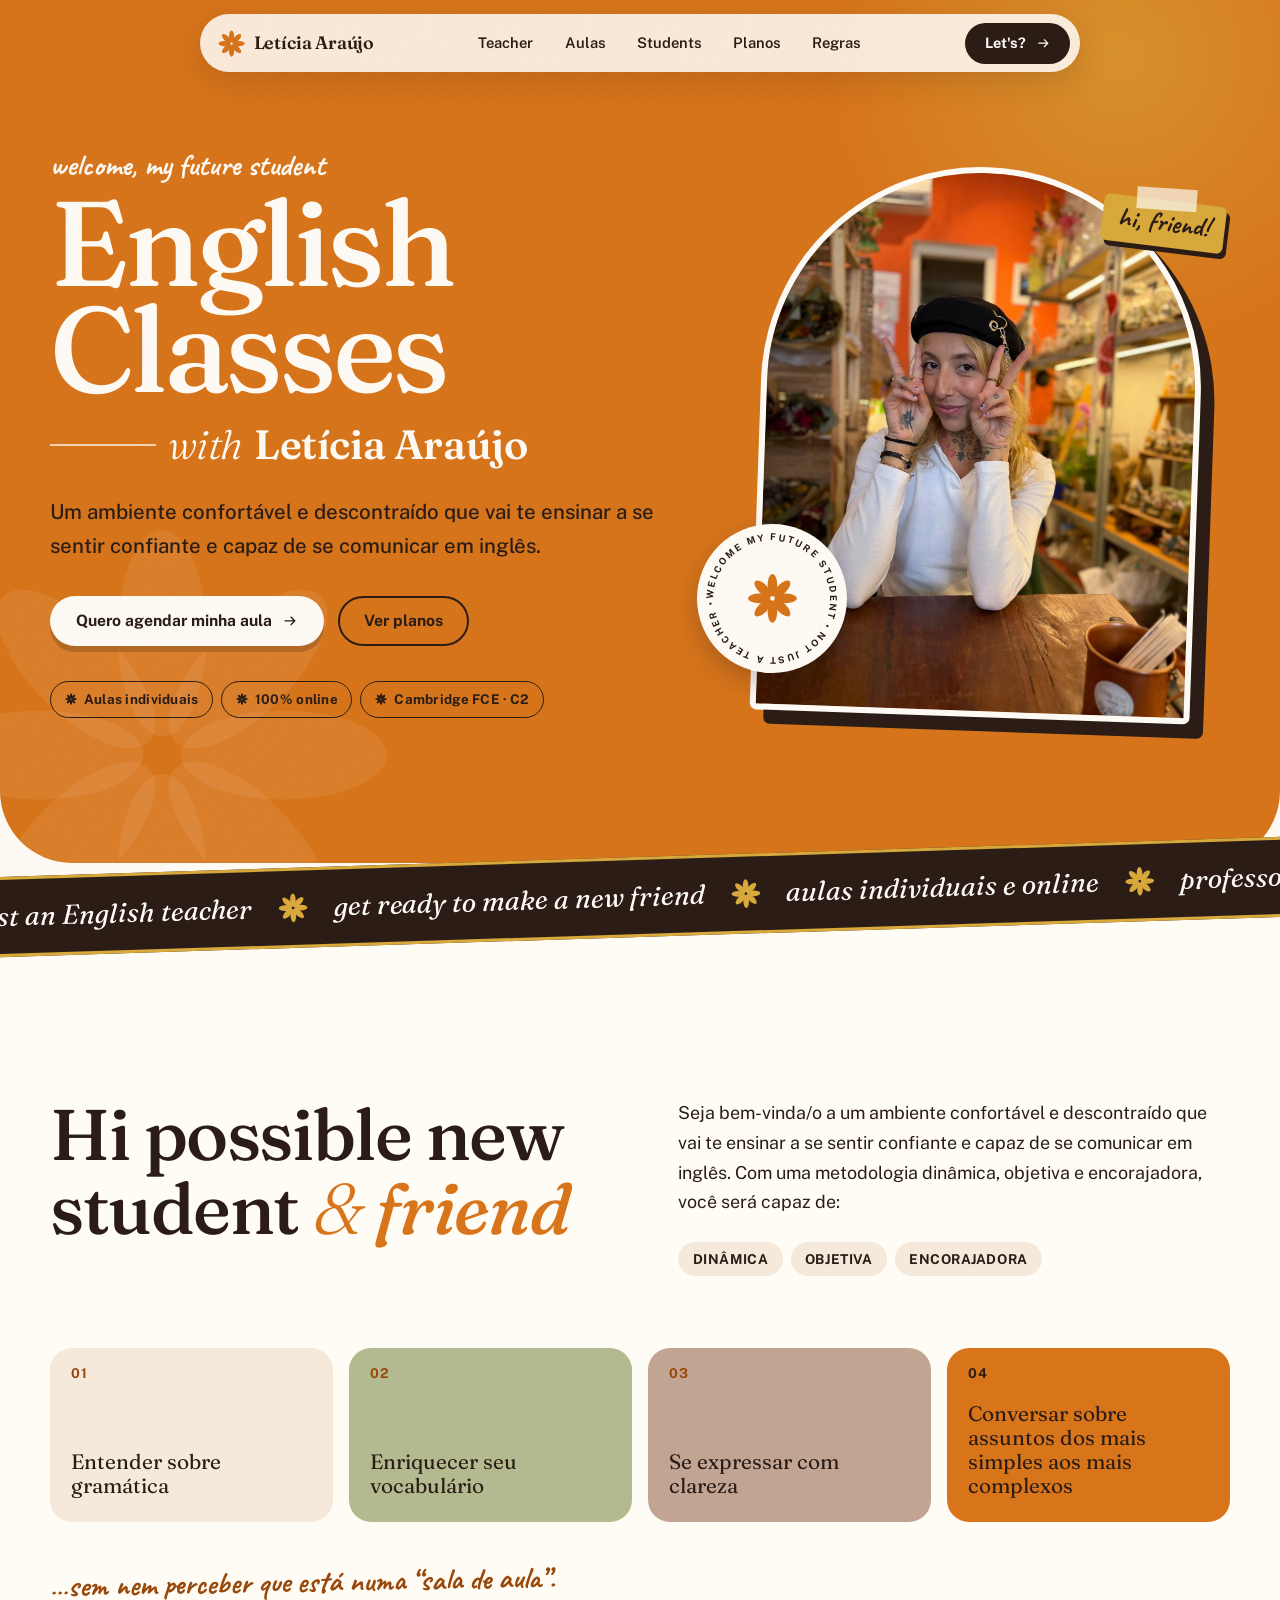
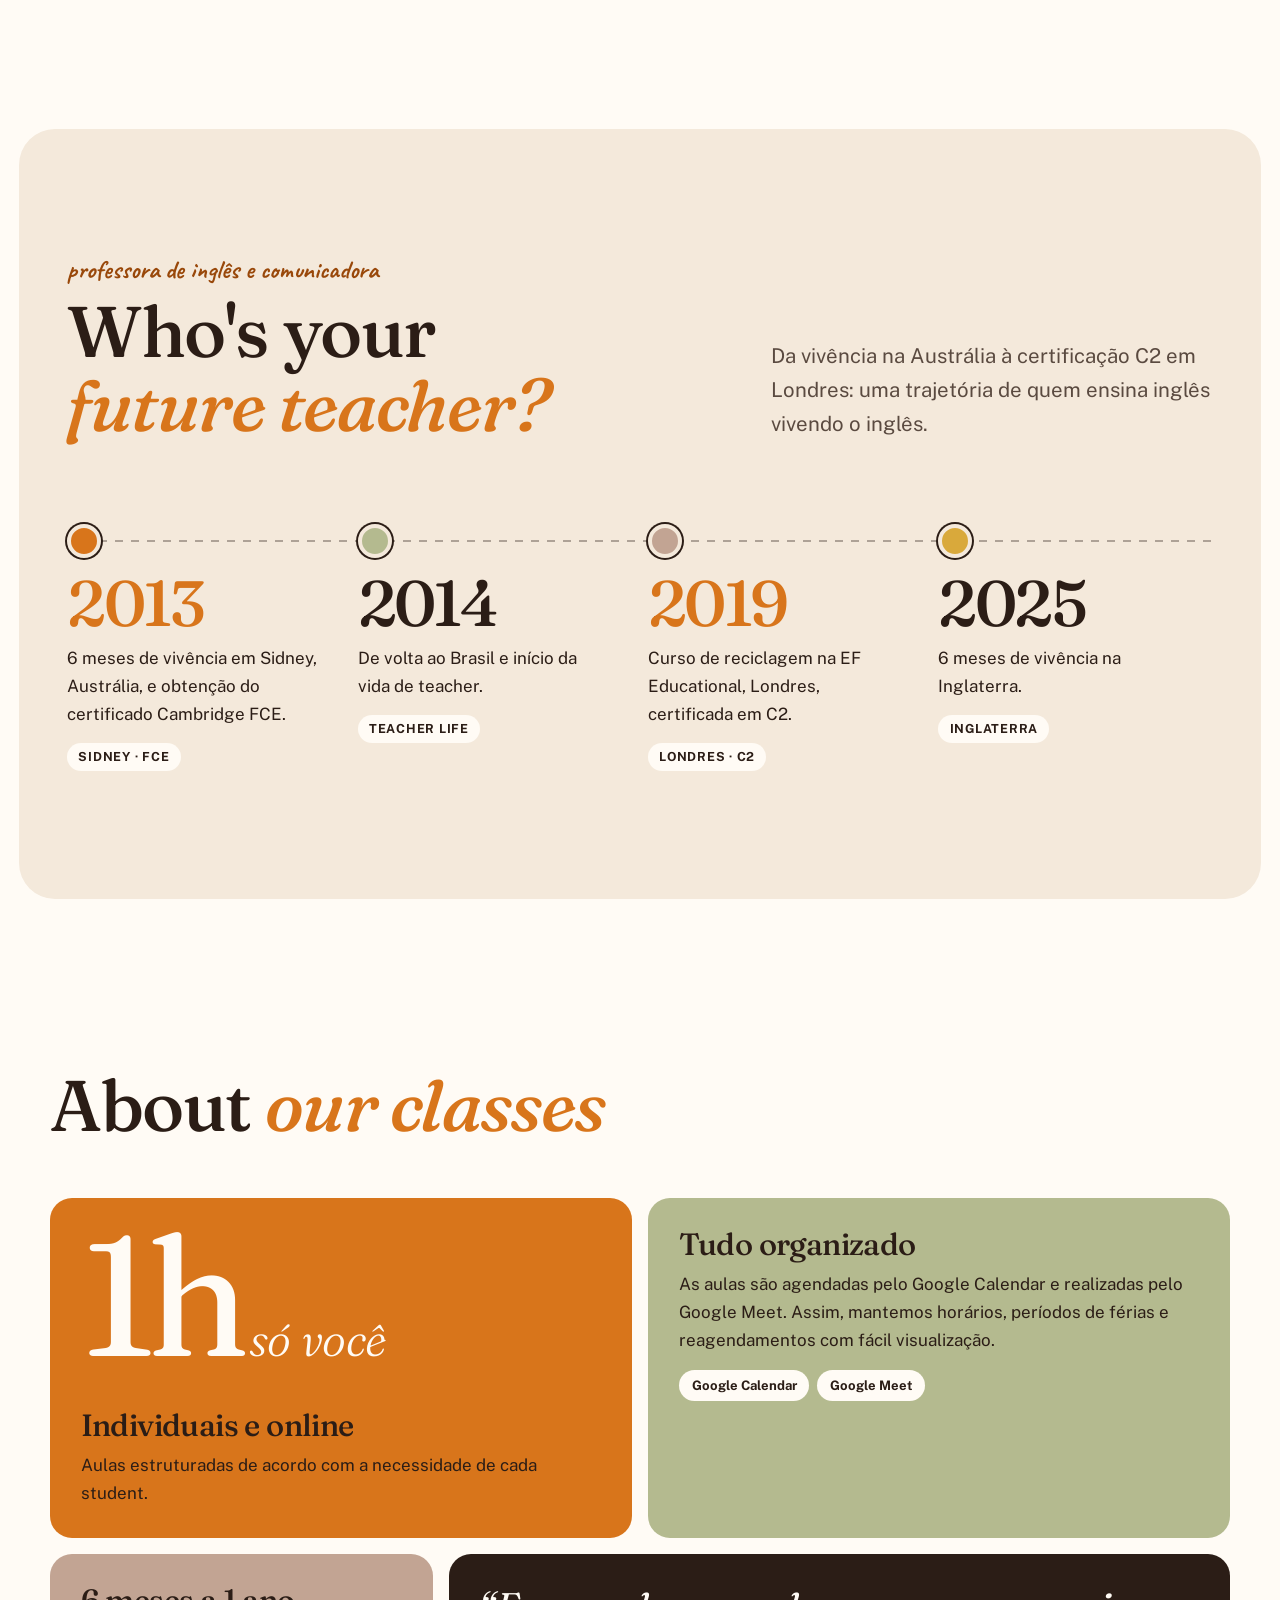
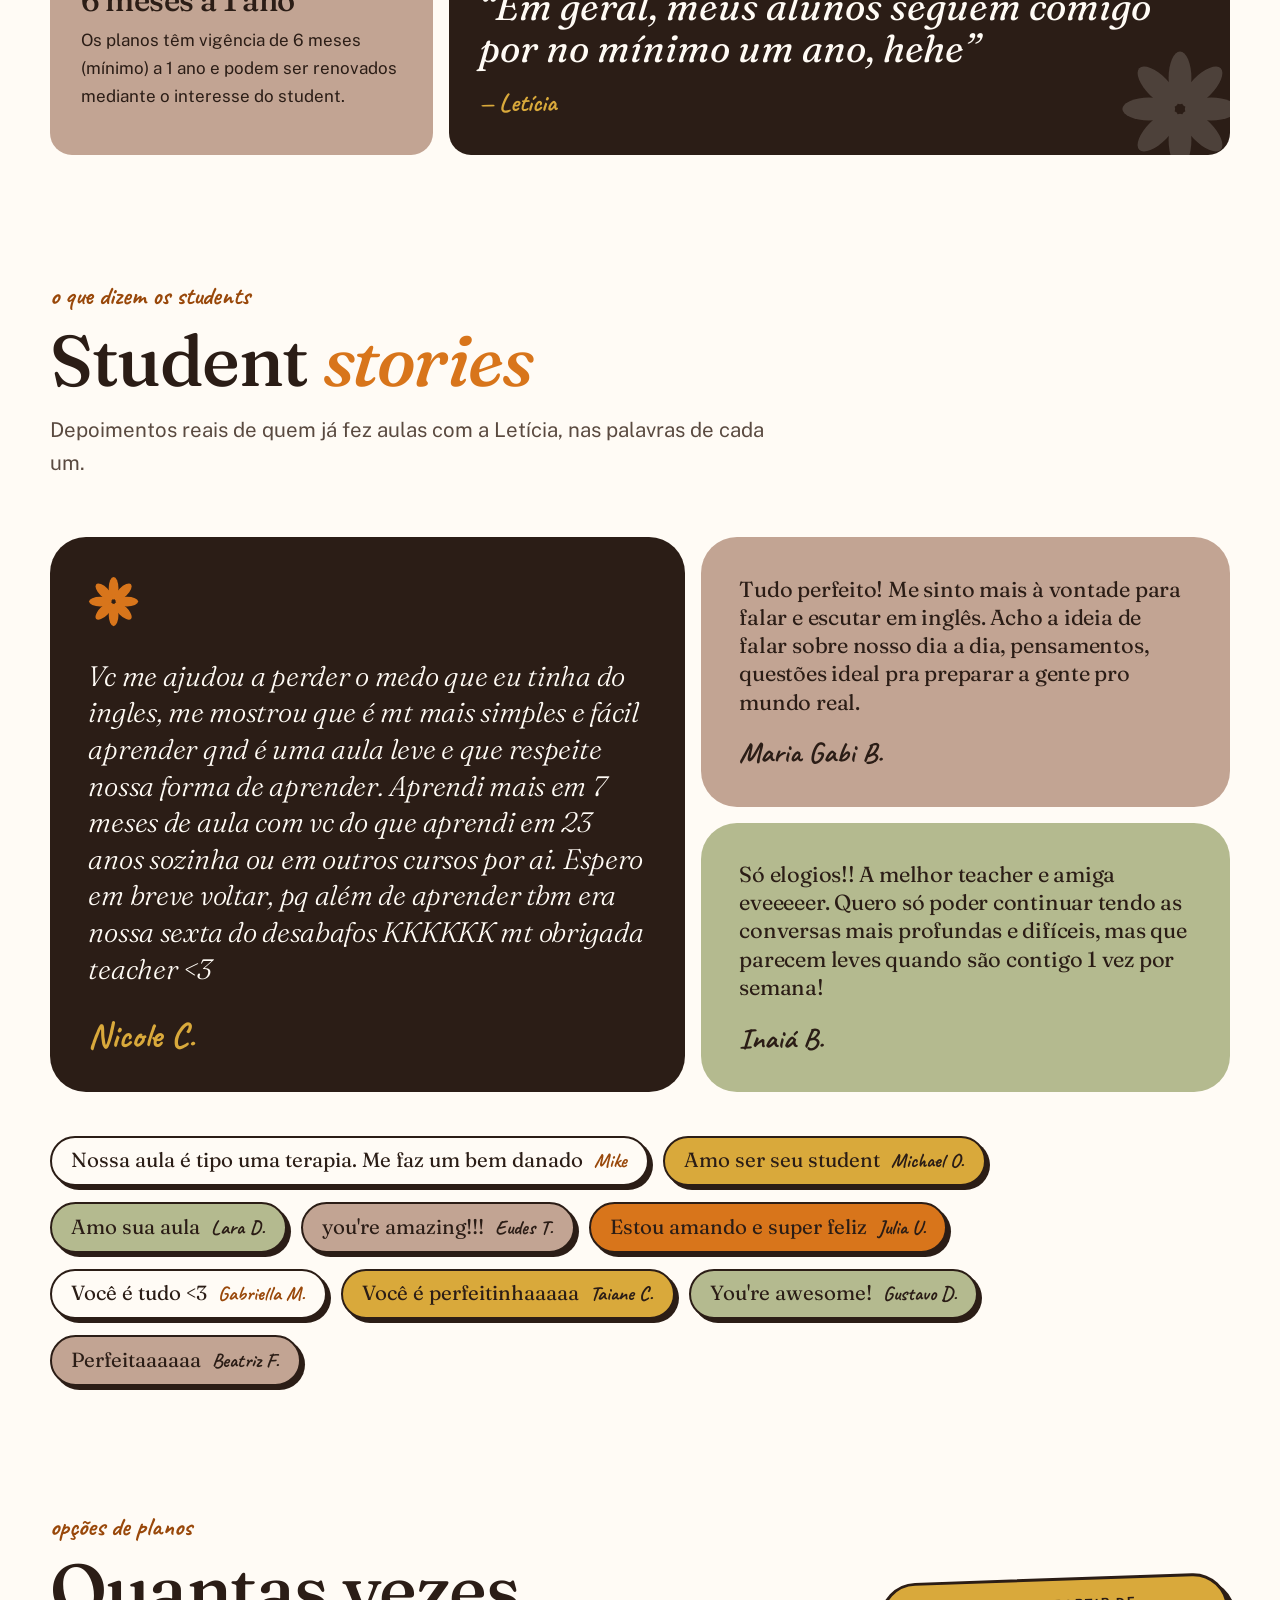
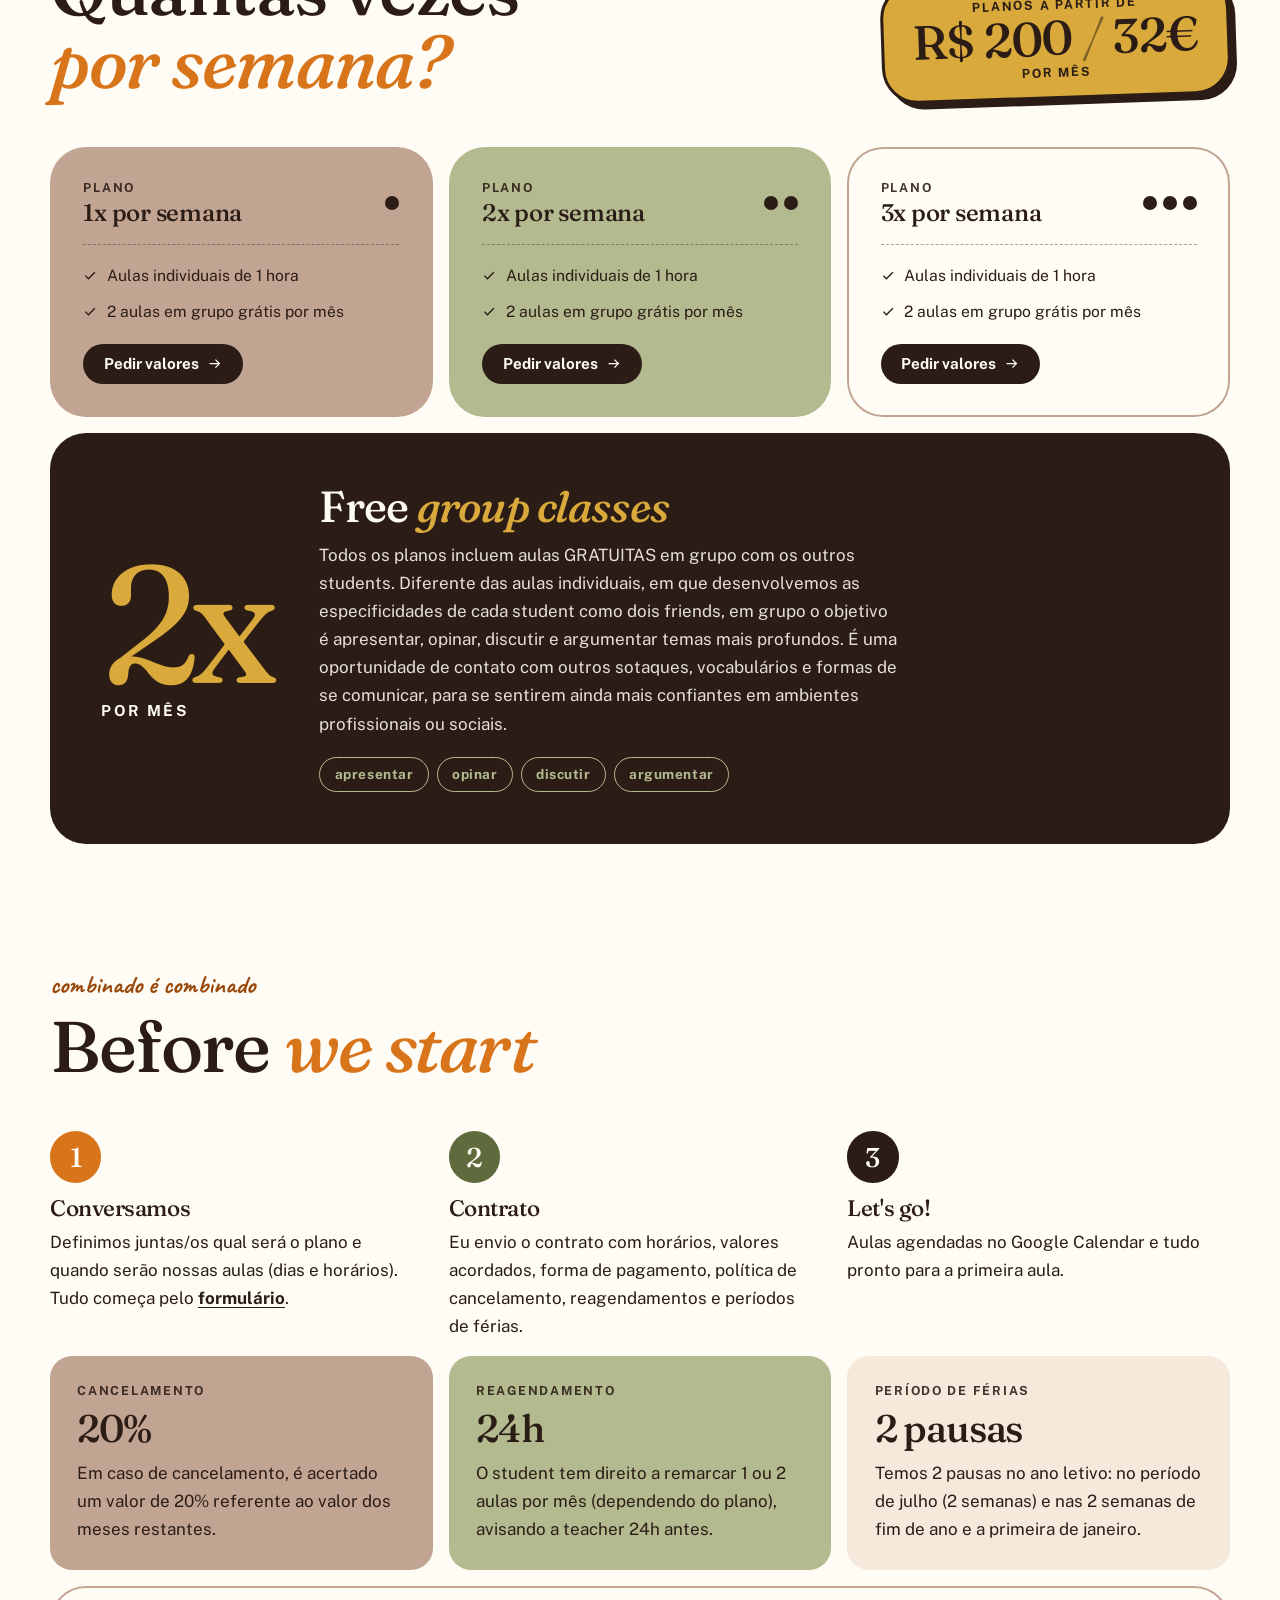
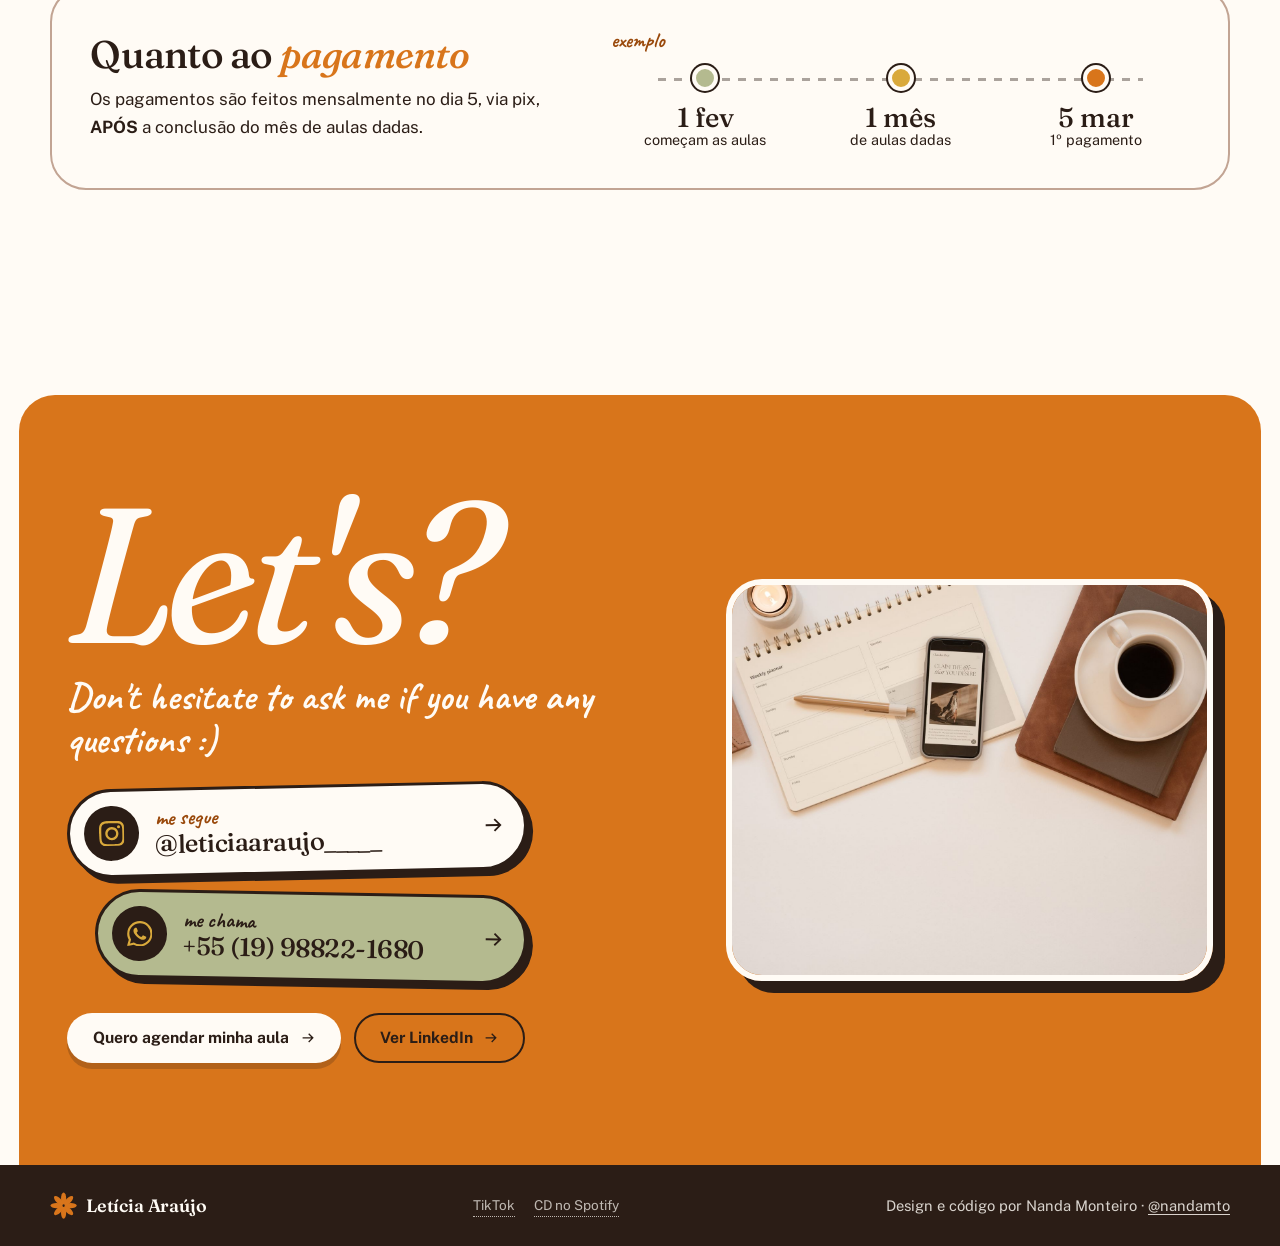
==== commit 9c69fd54: "Add files via upload" ====
--- a/index.html
+++ b/index.html
@@ -242,41 +242,34 @@
         <h2 class="h2 reveal" style="--d:.06s;margin-top:.6rem">Quantas vezes<br><em>por semana?</em></h2>
       </div>
       <div class="reveal" style="--d:.1s">
-        <div class="toggle" id="toggle" data-cur="BRL" role="group" aria-label="Moeda">
-          <span class="thumb" aria-hidden="true"></span>
-          <button type="button" data-cur="BRL" aria-pressed="true">R$ Real</button>
-          <button type="button" data-cur="EUR" aria-pressed="false">€ Euro</button>
-        </div>
+        <p class="from"><small>planos a partir de</small><strong>R$ 200 <span>/</span> 32€</strong><small>por mês</small></p>
       </div>
     </div>
 
     <div class="plan-grid">
       <article class="plan reveal">
         <div class="plan-top"><h3><span>Plano</span>1x por semana</h3><div class="dots" aria-hidden="true"><i></i></div></div>
-        <div class="price" data-brl="600" data-eur="97">R$ 600</div>
-        <p class="alt">valor mensal</p>
         <ul>
           <li><svg class="icon" aria-hidden="true"><use href="#check"/></svg>Aulas individuais de 1 hora</li>
           <li><svg class="icon" aria-hidden="true"><use href="#check"/></svg>2 aulas em grupo grátis por mês</li>
         </ul>
+        <a class="plan-cta" href="https://63i39tubq86.typeform.com/to/DrF8XI50" target="_blank" rel="noopener">Pedir valores <svg class="icon icon-arrow" aria-hidden="true"><use href="#arrow"/></svg></a>
       </article>
       <article class="plan reveal" style="--d:.08s">
         <div class="plan-top"><h3><span>Plano</span>2x por semana</h3><div class="dots" aria-hidden="true"><i></i><i></i></div></div>
-        <div class="price" data-brl="900" data-eur="145">R$ 900</div>
-        <p class="alt">valor mensal</p>
         <ul>
           <li><svg class="icon" aria-hidden="true"><use href="#check"/></svg>Aulas individuais de 1 hora</li>
           <li><svg class="icon" aria-hidden="true"><use href="#check"/></svg>2 aulas em grupo grátis por mês</li>
         </ul>
+        <a class="plan-cta" href="https://63i39tubq86.typeform.com/to/DrF8XI50" target="_blank" rel="noopener">Pedir valores <svg class="icon icon-arrow" aria-hidden="true"><use href="#arrow"/></svg></a>
       </article>
       <article class="plan reveal" style="--d:.16s">
         <div class="plan-top"><h3><span>Plano</span>3x por semana</h3><div class="dots" aria-hidden="true"><i></i><i></i><i></i></div></div>
-        <div class="price" data-brl="1260" data-eur="204">R$ 1.260</div>
-        <p class="alt">valor mensal</p>
         <ul>
           <li><svg class="icon" aria-hidden="true"><use href="#check"/></svg>Aulas individuais de 1 hora</li>
           <li><svg class="icon" aria-hidden="true"><use href="#check"/></svg>2 aulas em grupo grátis por mês</li>
         </ul>
+        <a class="plan-cta" href="https://63i39tubq86.typeform.com/to/DrF8XI50" target="_blank" rel="noopener">Pedir valores <svg class="icon icon-arrow" aria-hidden="true"><use href="#arrow"/></svg></a>
       </article>
     </div>
 
--- a/styles.css
+++ b/styles.css
@@ -256,11 +256,14 @@
 /* ---------- planos ---------- */
 .plans{padding-top:0}
 .plans-head{display:flex;flex-wrap:wrap;gap:1.5rem;justify-content:space-between;align-items:end;margin-bottom:clamp(28px,4vw,48px)}
-.toggle{position:relative;display:inline-grid;grid-template-columns:1fr 1fr;background:var(--sand);border-radius:999px;padding:5px;isolation:isolate}
-.toggle button{position:relative;z-index:1;border:0;background:none;font:700 .95rem var(--sans);padding:.7rem 1.4rem;border-radius:999px;cursor:pointer;color:var(--espresso);transition:color .25s}
-.toggle button[aria-pressed="true"]{color:var(--cream)}
-.toggle .thumb{position:absolute;z-index:0;top:5px;bottom:5px;left:5px;width:calc(50% - 5px);border-radius:999px;background:var(--espresso);transition:transform .35s var(--ease)}
-.toggle[data-cur="EUR"] .thumb{transform:translateX(100%)}
+.from{display:inline-flex;flex-direction:column;align-items:center;gap:.15rem;margin:0;padding:1rem 1.8rem;background:var(--mustard);color:var(--espresso);border:3px solid var(--espresso);border-radius:var(--r-lg);box-shadow:6px 6px 0 var(--espresso);transform:rotate(-2deg);text-align:center}
+.from small{font:700 .78rem var(--sans);letter-spacing:.14em;text-transform:uppercase}
+.from strong{font-family:var(--serif);font-weight:500;font-size:clamp(2rem,4vw,3rem);line-height:1;letter-spacing:-.03em;font-variant-numeric:lining-nums}
+.from strong span{opacity:.5;font-weight:300}
+.plan-cta{margin-top:auto;align-self:flex-start;display:inline-flex;align-items:center;gap:.5rem;padding:.7rem 1.3rem;border-radius:999px;background:var(--espresso);color:var(--cream);font:700 .95rem var(--sans);text-decoration:none;transition:transform .25s var(--ease)}
+.plan-cta:hover{transform:translateX(4px)}
+.plan-cta:focus-visible{outline:3px solid var(--espresso);outline-offset:3px}
+.plan-cta .icon{width:1em;height:1em;fill:currentColor}
 .plan-grid{display:grid;grid-template-columns:repeat(3,1fr);gap:1rem;align-items:stretch}
 .plan{
   position:relative;border-radius:var(--r-lg);padding:clamp(1.6rem,2.6vw,2.4rem);display:flex;flex-direction:column;gap:1.2rem;
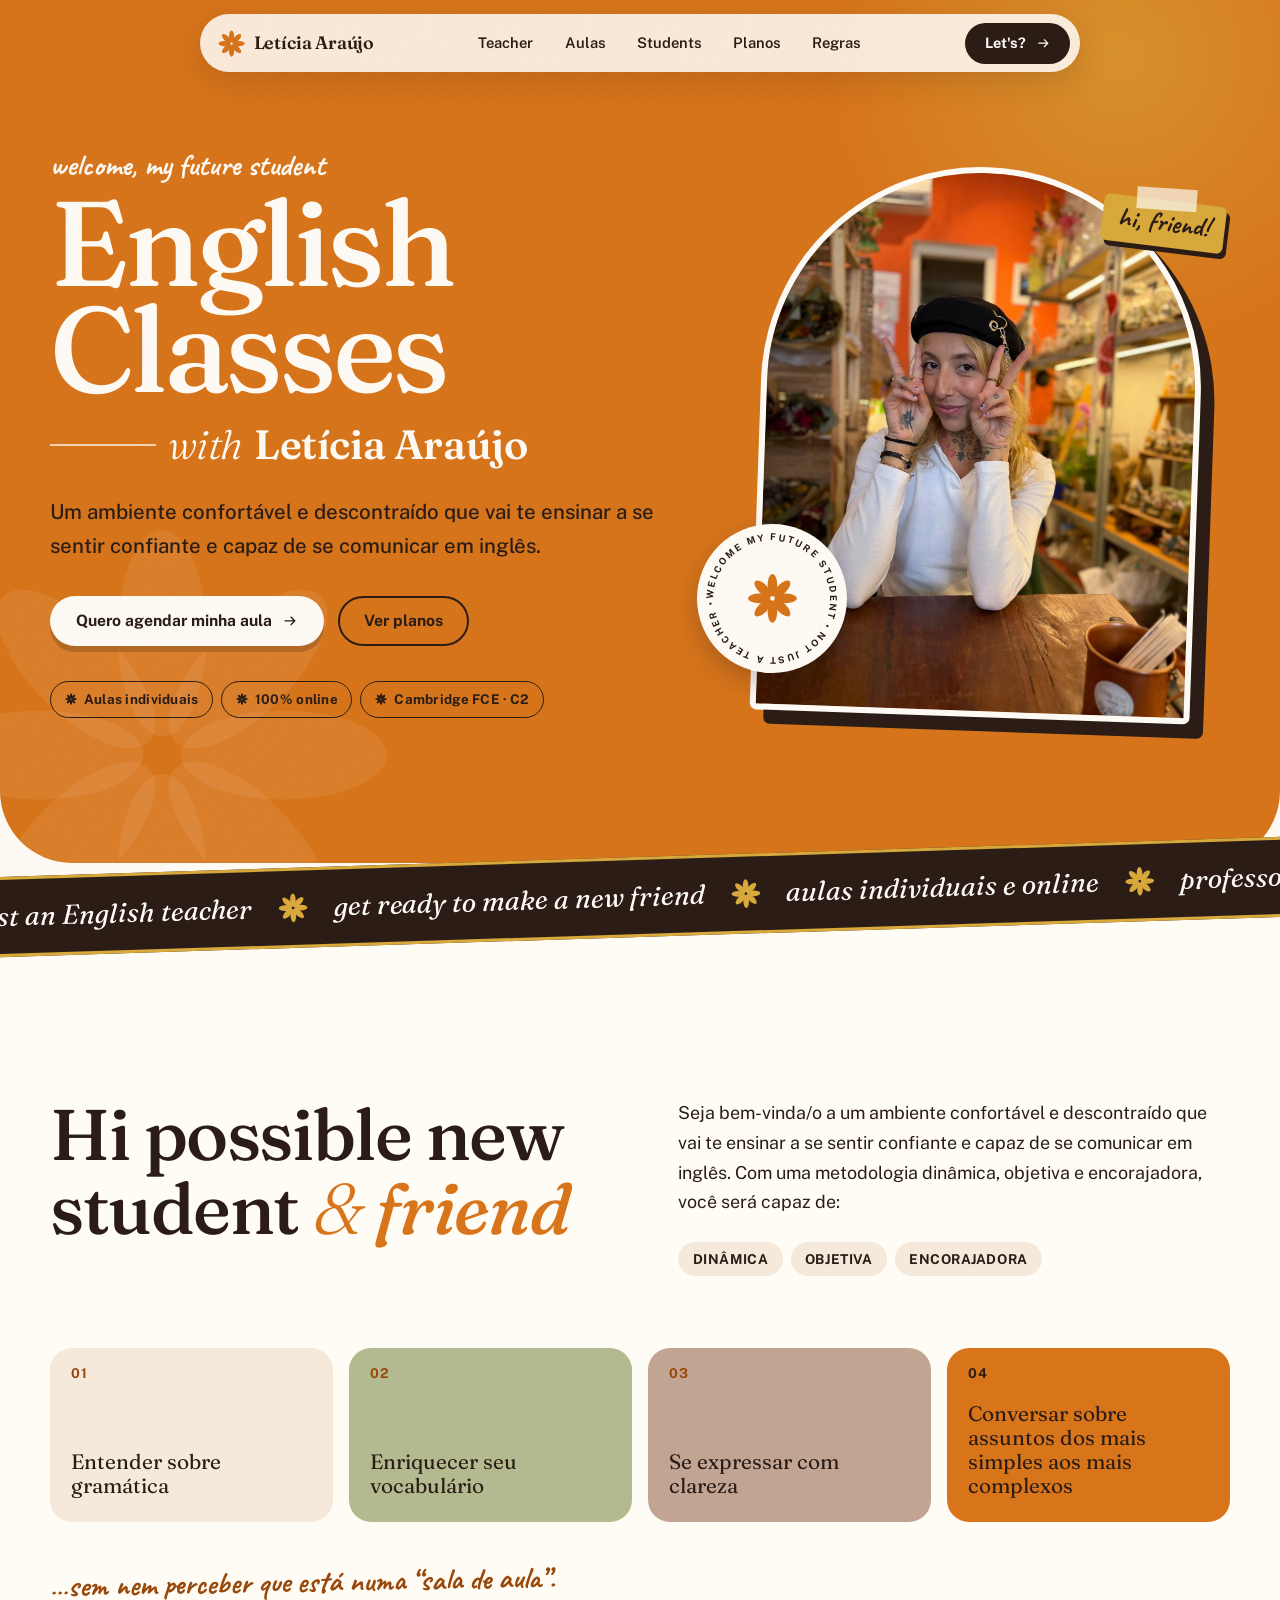
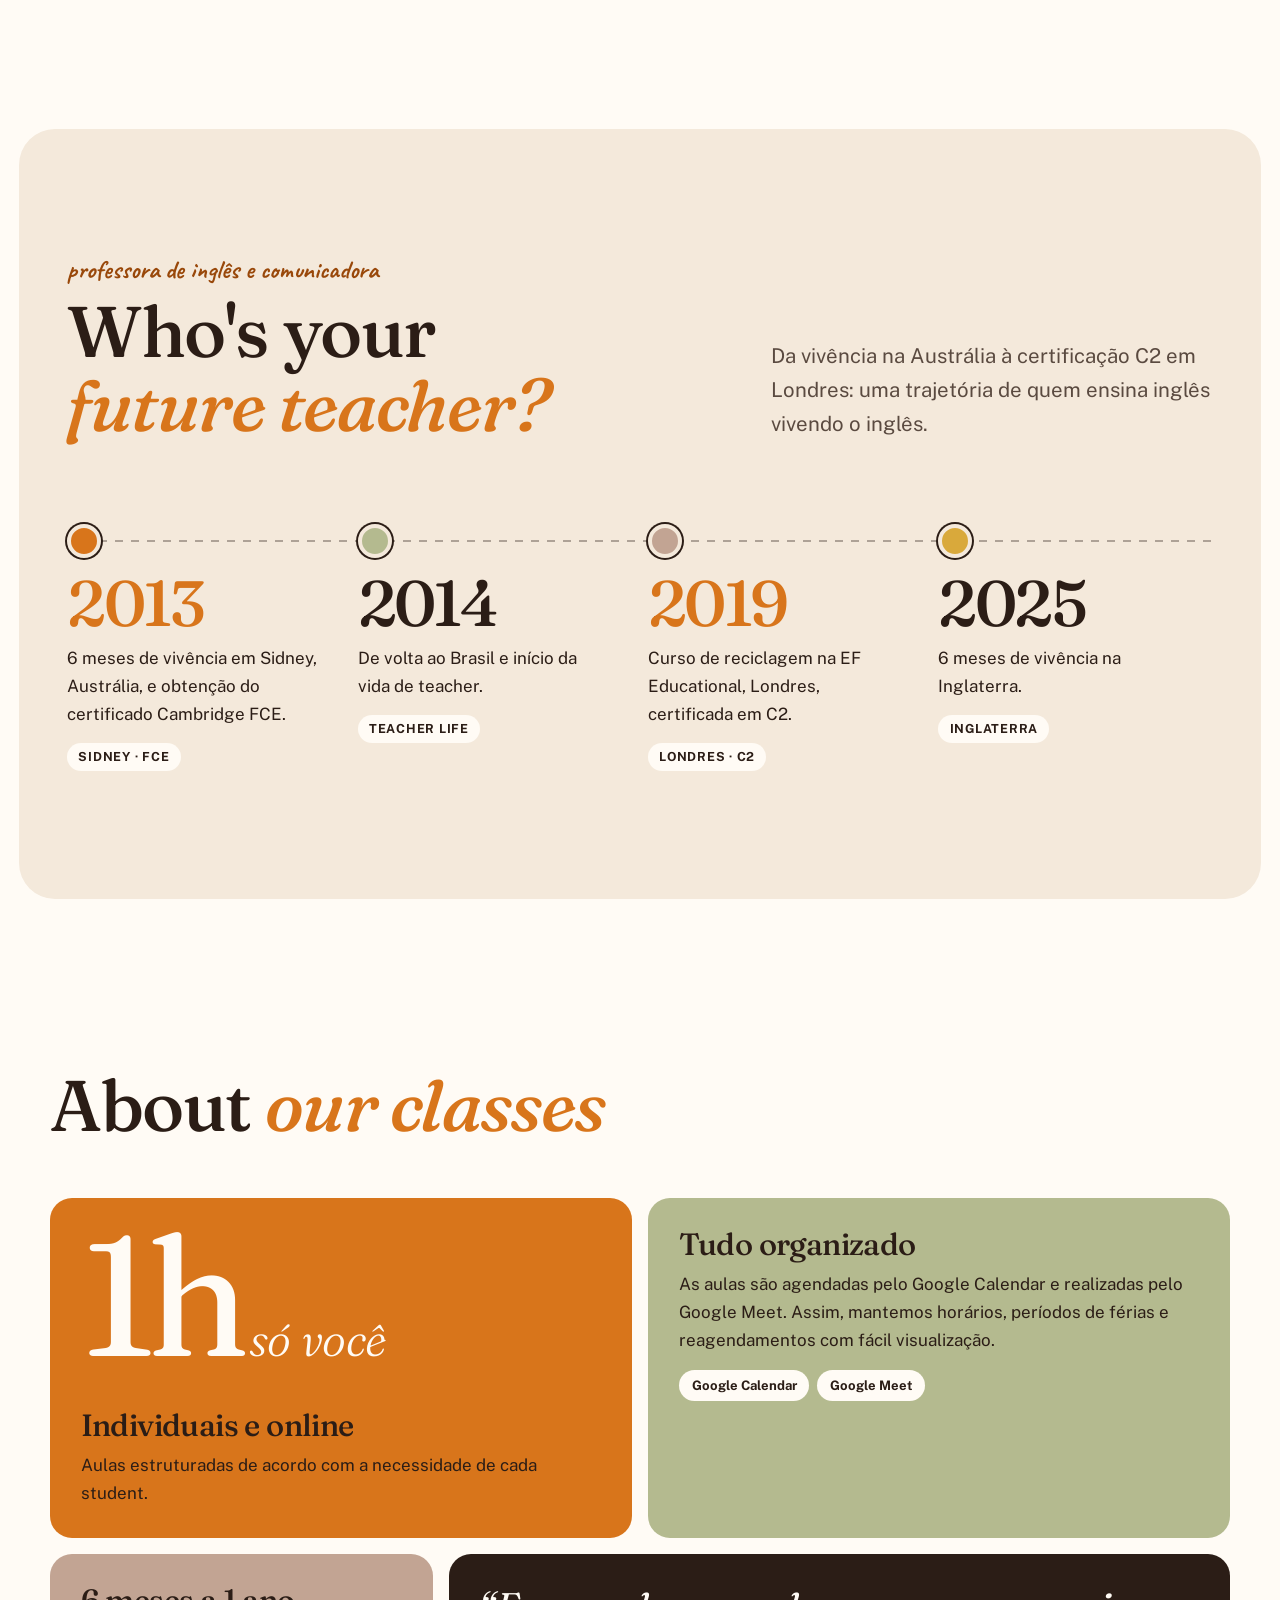
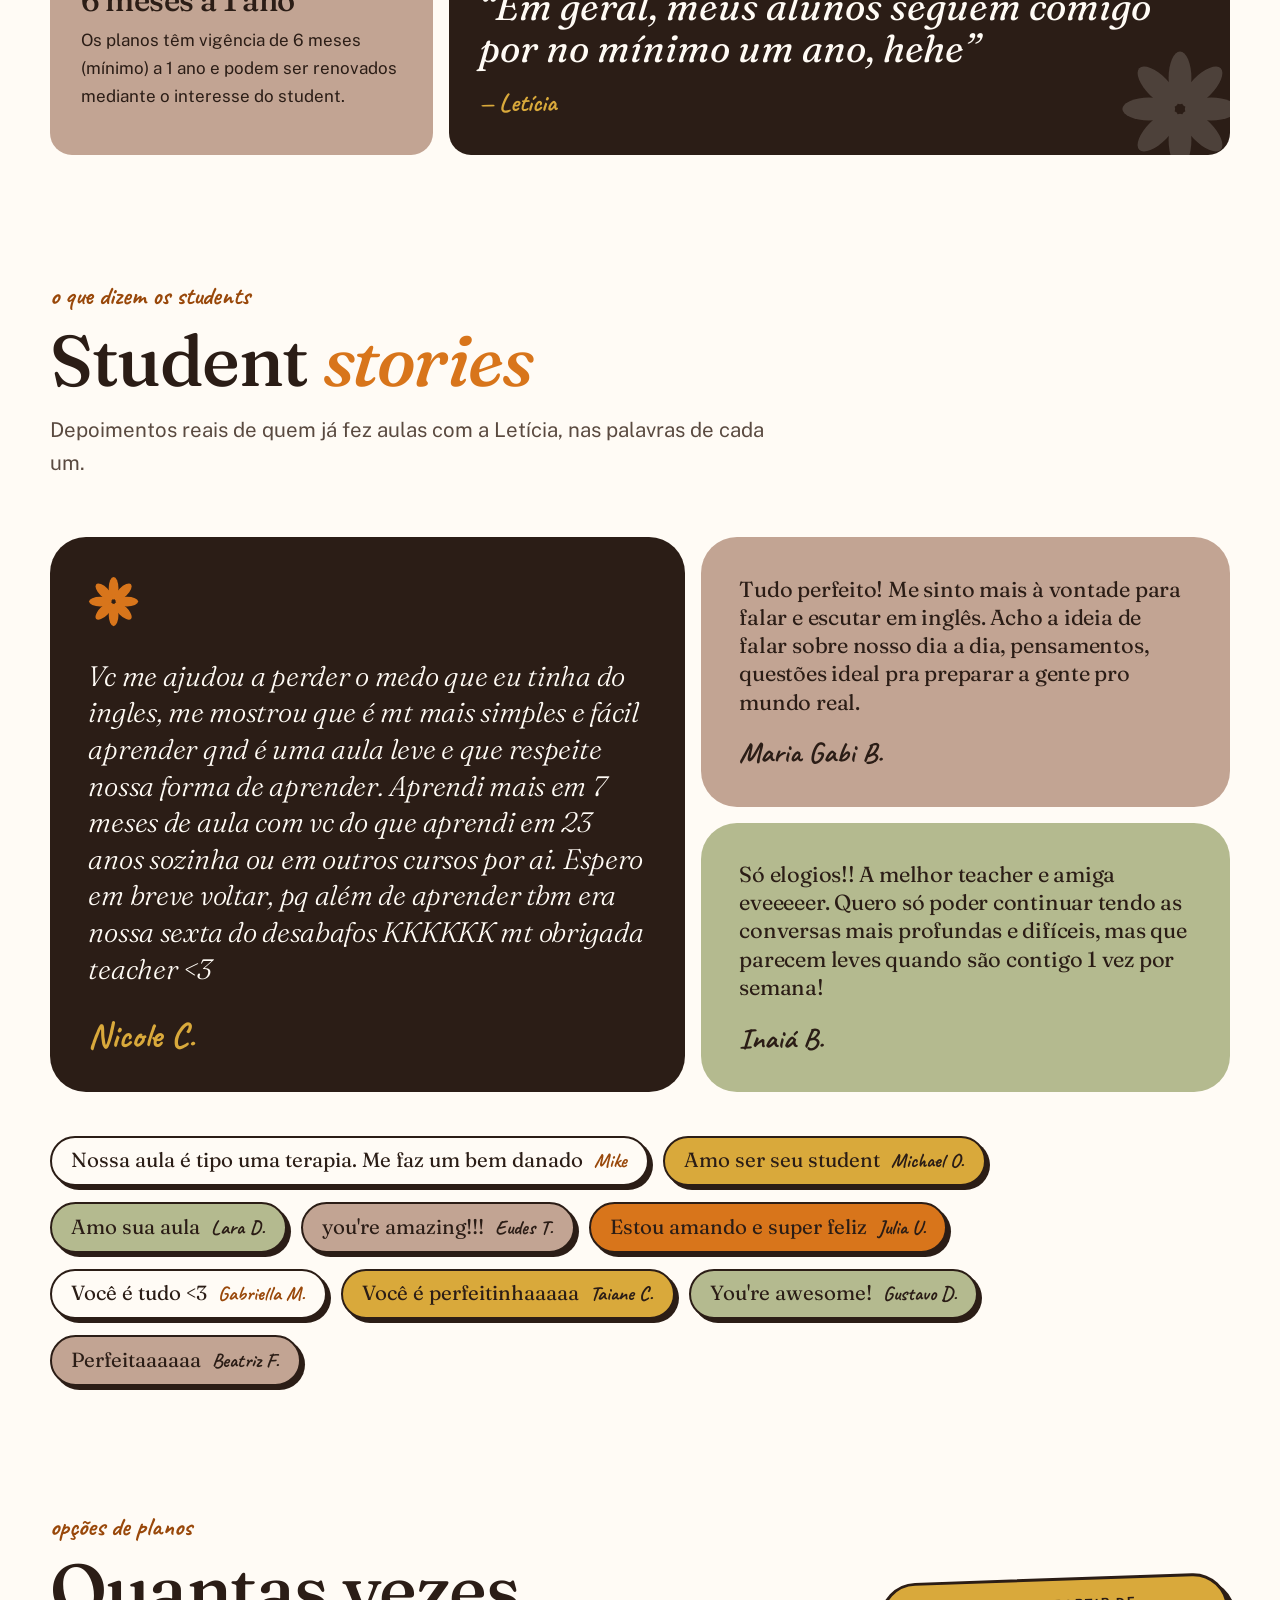
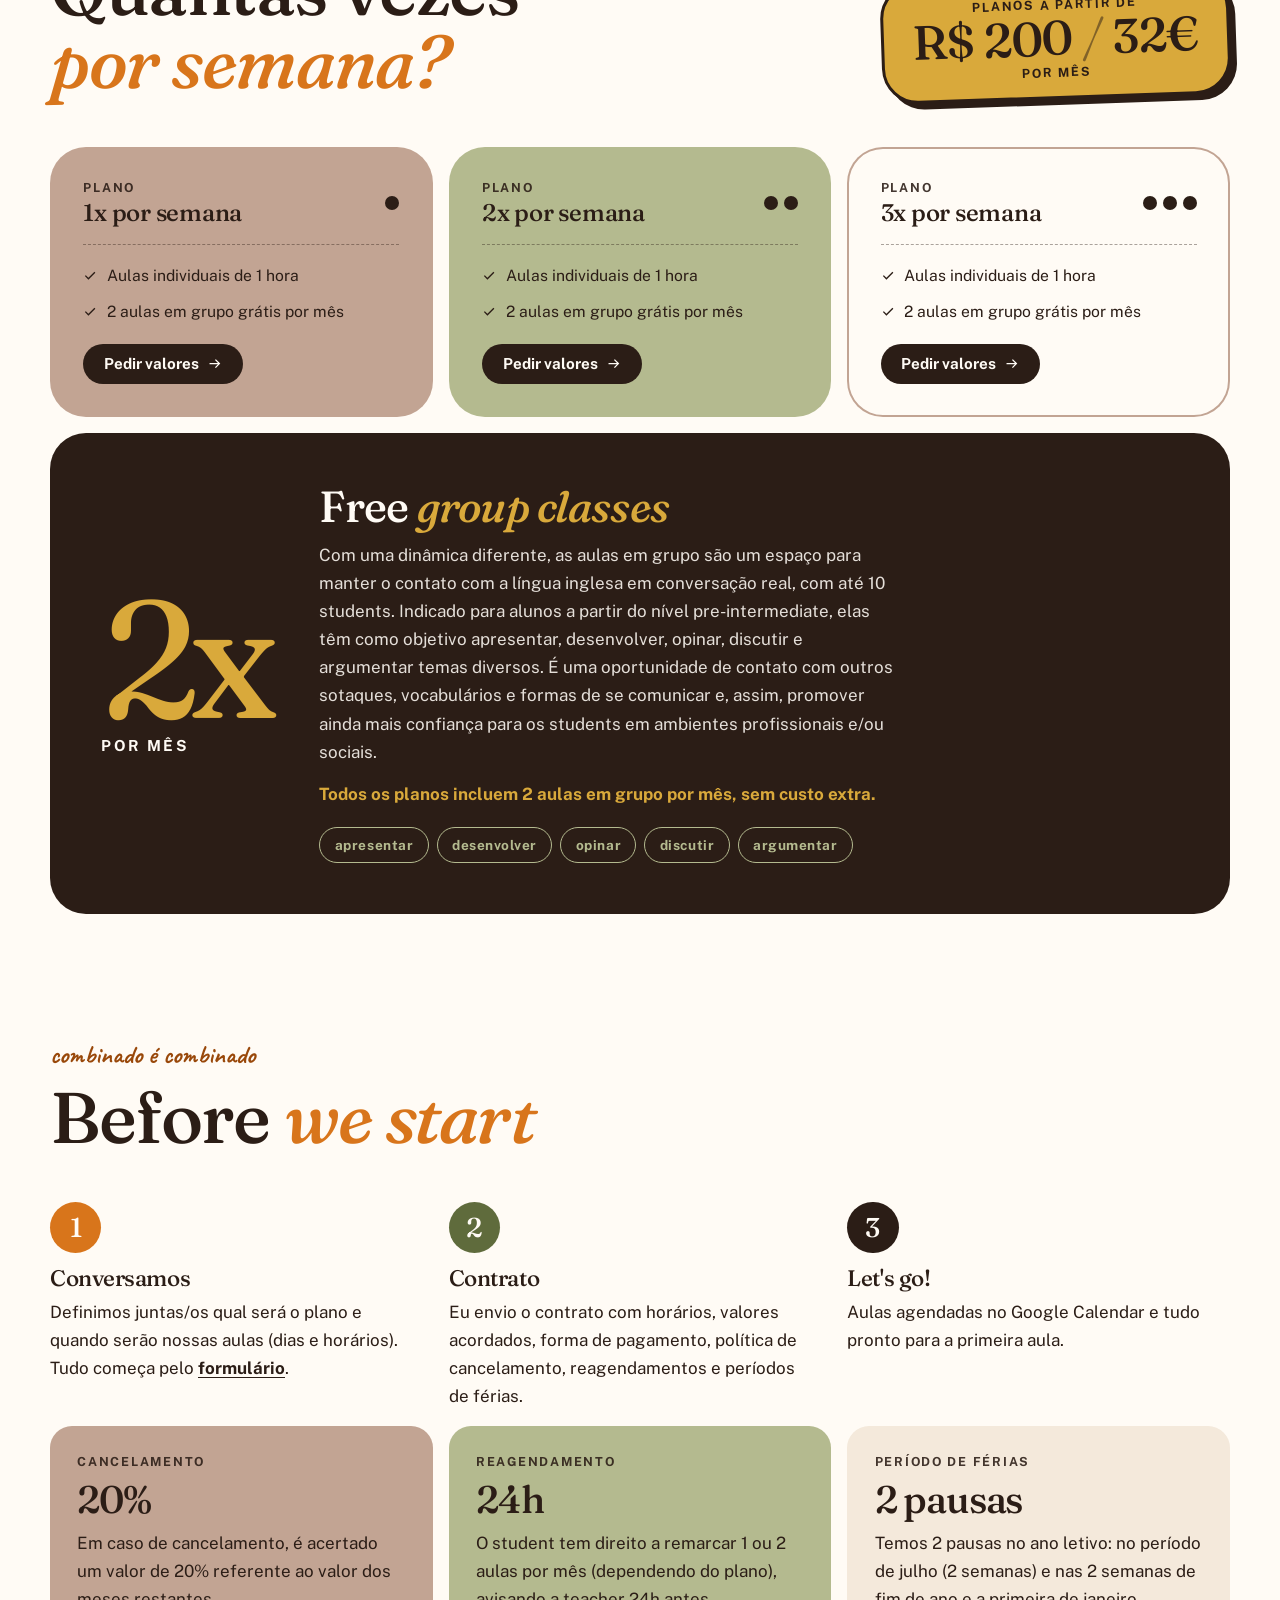
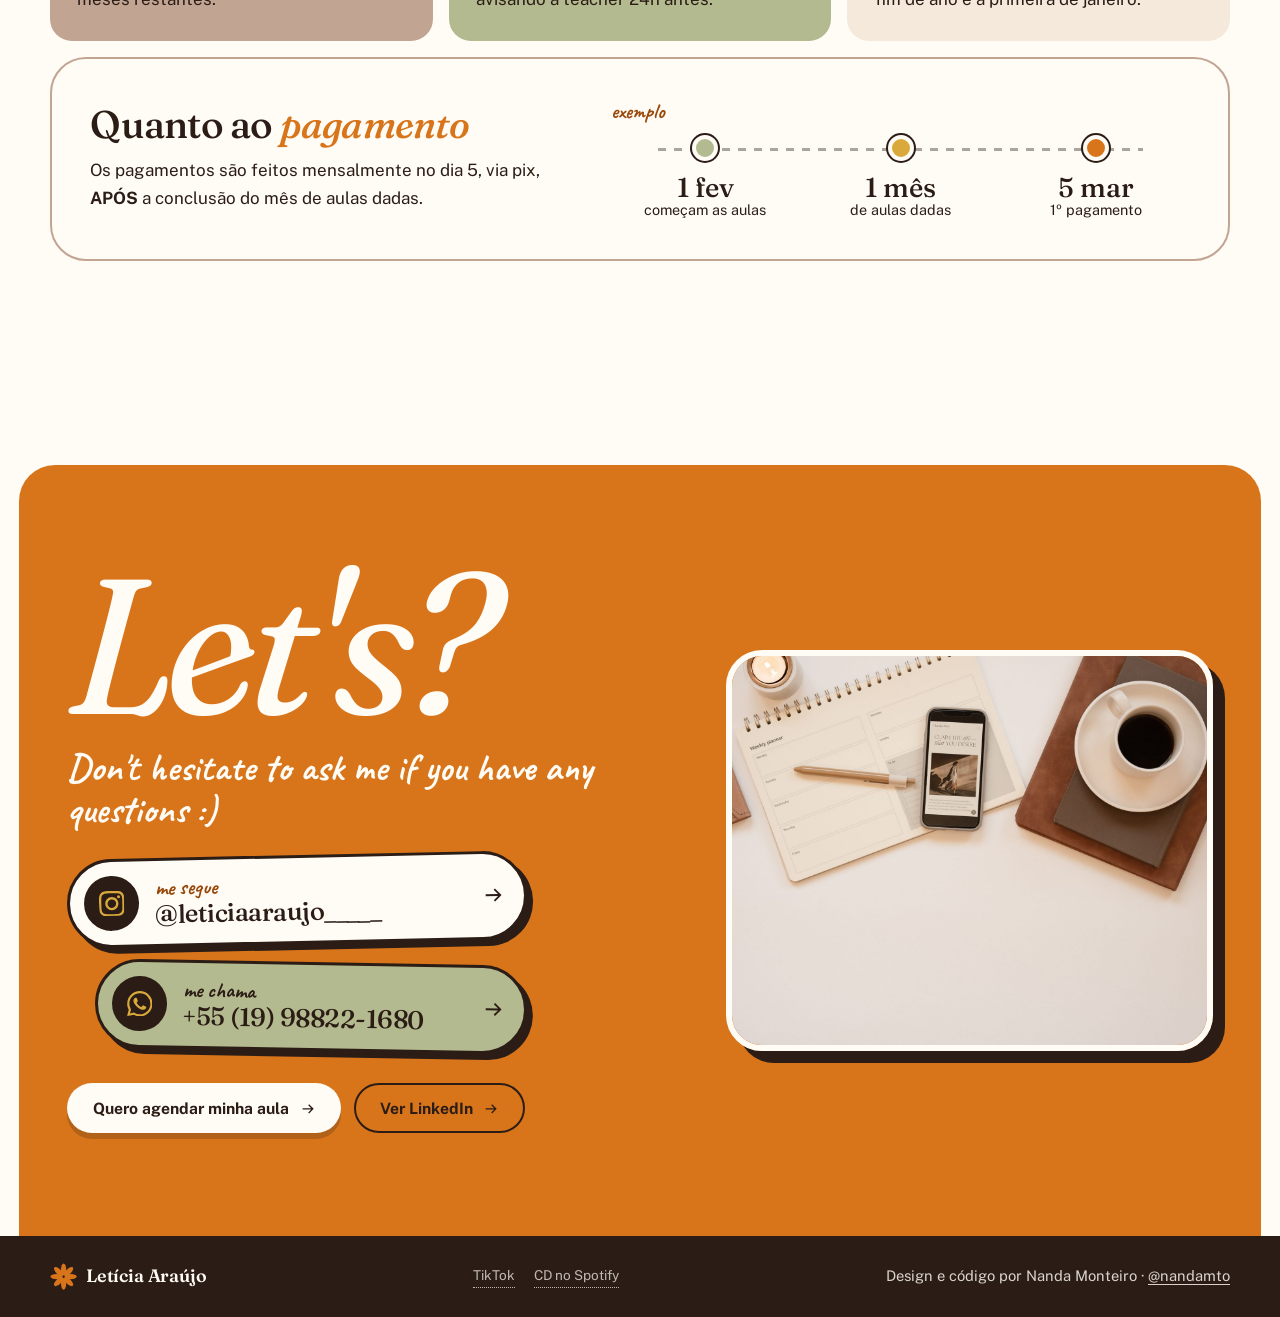
==== commit fb6fd5a2: "Add files via upload" ====
--- a/index.html
+++ b/index.html
@@ -277,8 +277,9 @@
       <div class="num">2x<small>por mês</small></div>
       <div>
         <h3>Free <em>group classes</em></h3>
-        <p>Todos os planos incluem aulas GRATUITAS em grupo com os outros students. Diferente das aulas individuais, em que desenvolvemos as especificidades de cada student como dois friends, em grupo o objetivo é apresentar, opinar, discutir e argumentar temas mais profundos. É uma oportunidade de contato com outros sotaques, vocabulários e formas de se comunicar, para se sentirem ainda mais confiantes em ambientes profissionais ou sociais.</p>
-        <div class="verbs" aria-hidden="true"><span>apresentar</span><span>opinar</span><span>discutir</span><span>argumentar</span></div>
+        <p>Com uma dinâmica diferente, as aulas em grupo são um espaço para manter o contato com a língua inglesa em conversação real, com até 10 students. Indicado para alunos a partir do nível pre-intermediate, elas têm como objetivo apresentar, desenvolver, opinar, discutir e argumentar temas diversos. É uma oportunidade de contato com outros sotaques, vocabulários e formas de se comunicar e, assim, promover ainda mais confiança para os students em ambientes profissionais e/ou sociais.</p>
+        <p class="free-note">Todos os planos incluem 2 aulas em grupo por mês, sem custo extra.</p>
+        <div class="verbs" aria-hidden="true"><span>apresentar</span><span>desenvolver</span><span>opinar</span><span>discutir</span><span>argumentar</span></div>
       </div>
     </div>
   </div>
--- a/styles.css
+++ b/styles.css
@@ -518,3 +518,4 @@
 .form-done h2{font-size:clamp(2.4rem,6vw,4rem)}
 .form-done .hand{font-size:2rem;color:var(--orange-deep);line-height:1}
 .field label small,.field .label small{display:block;font-weight:400;font-size:.88em;color:var(--espresso);opacity:.75;margin-top:.15rem}
+.free .free-note{margin-top:.9rem;font-weight:700;color:var(--mustard)}
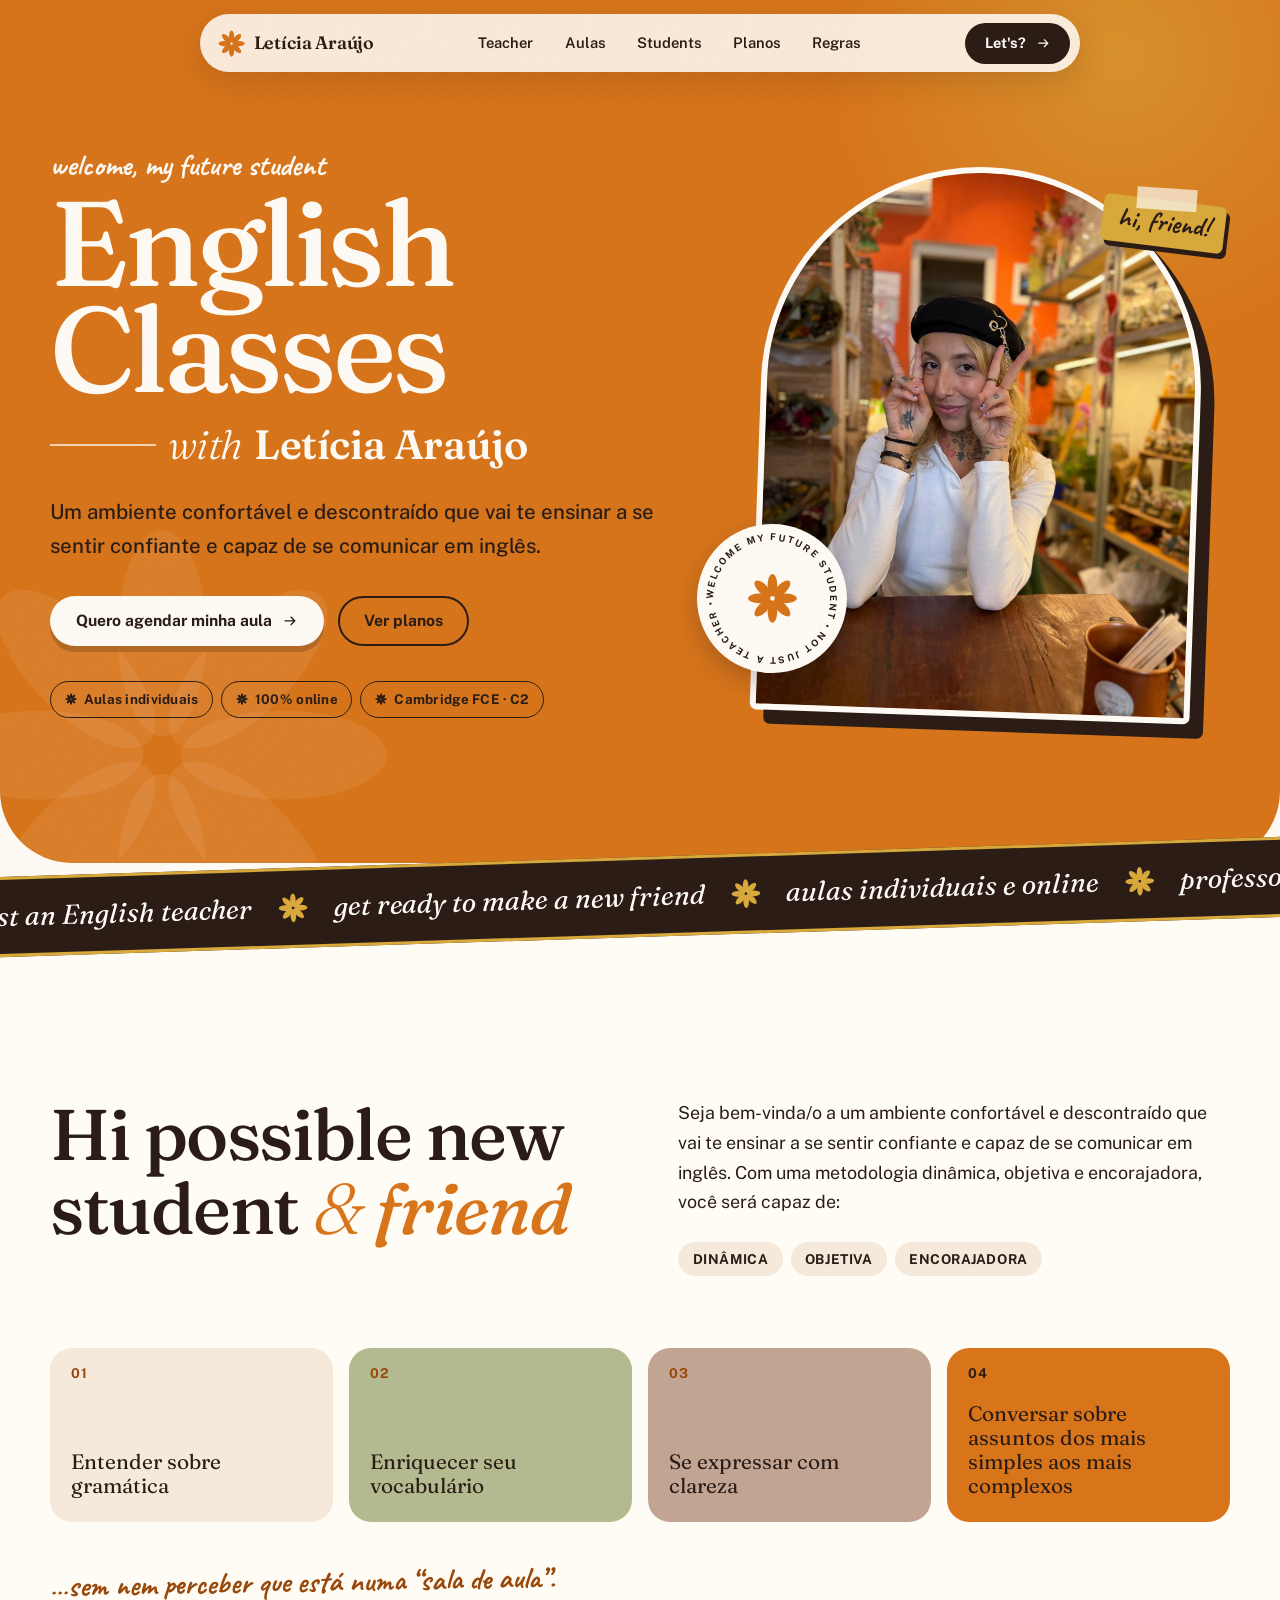
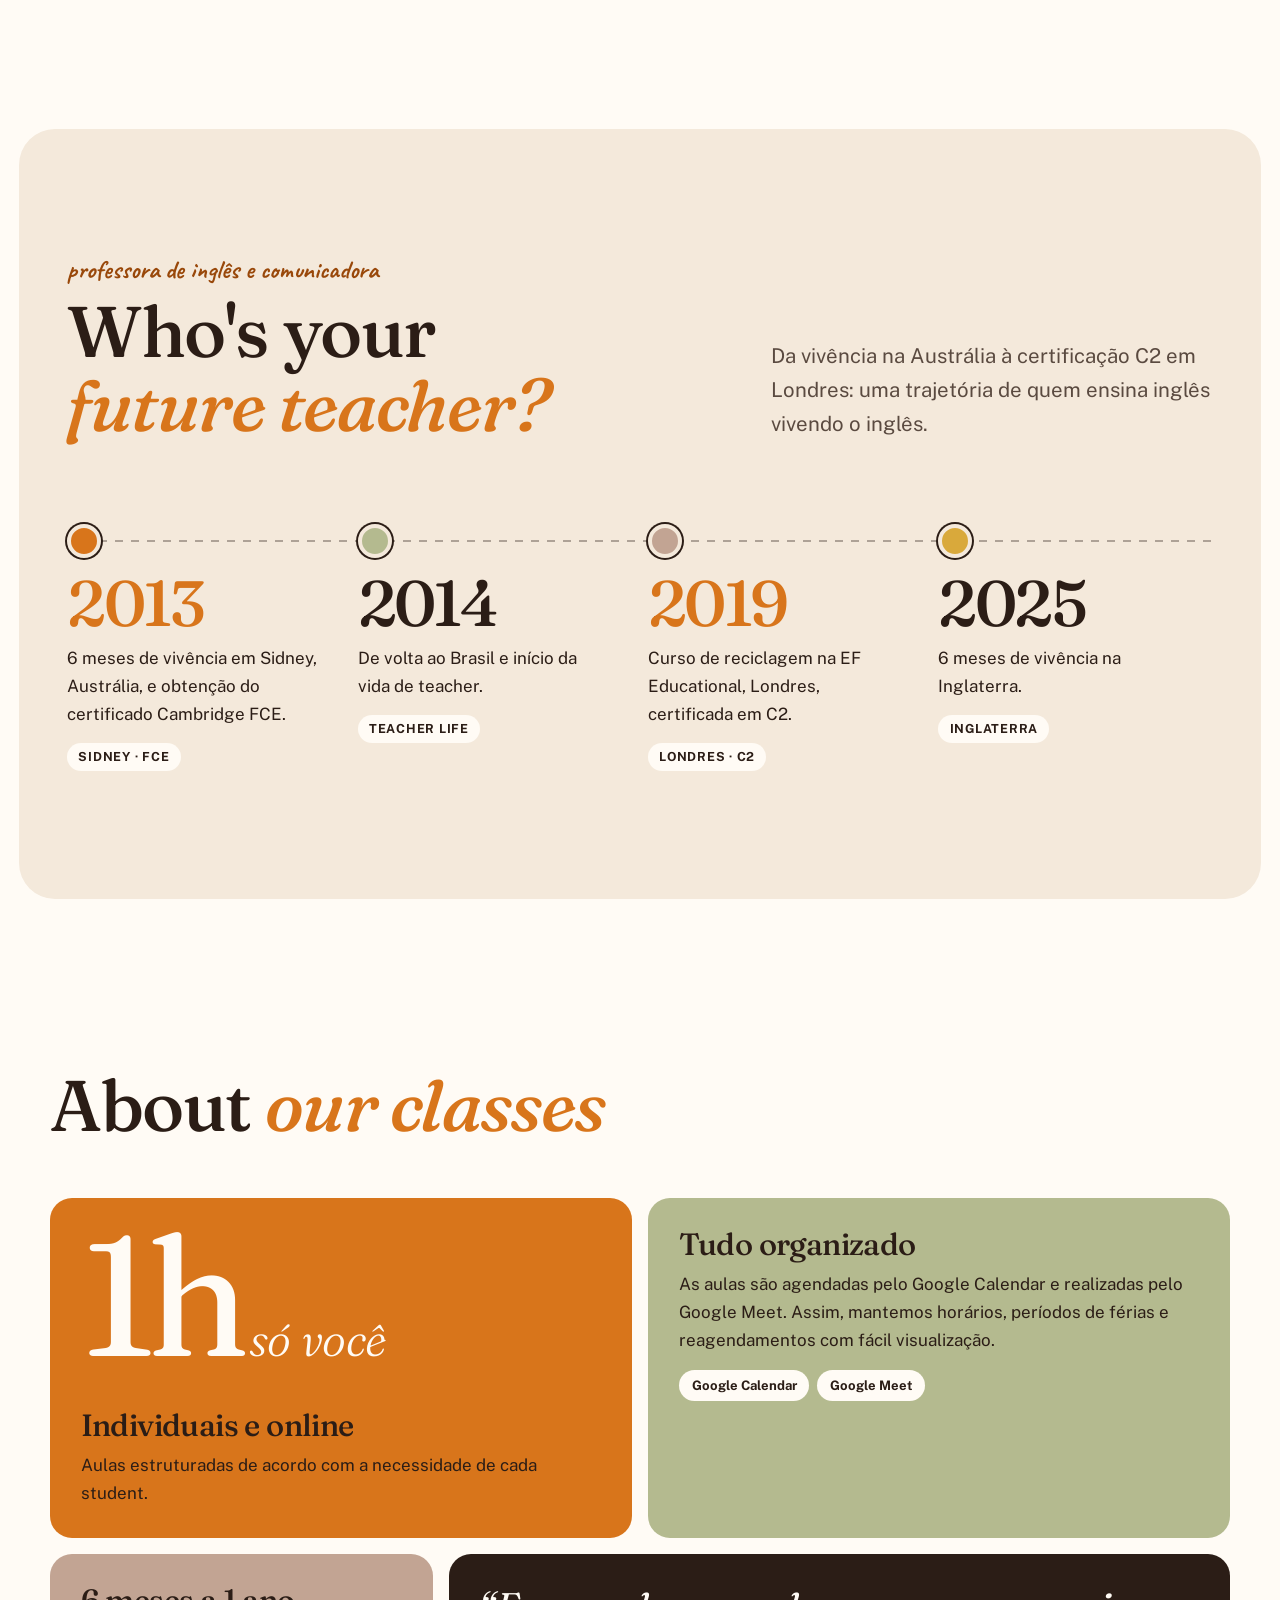
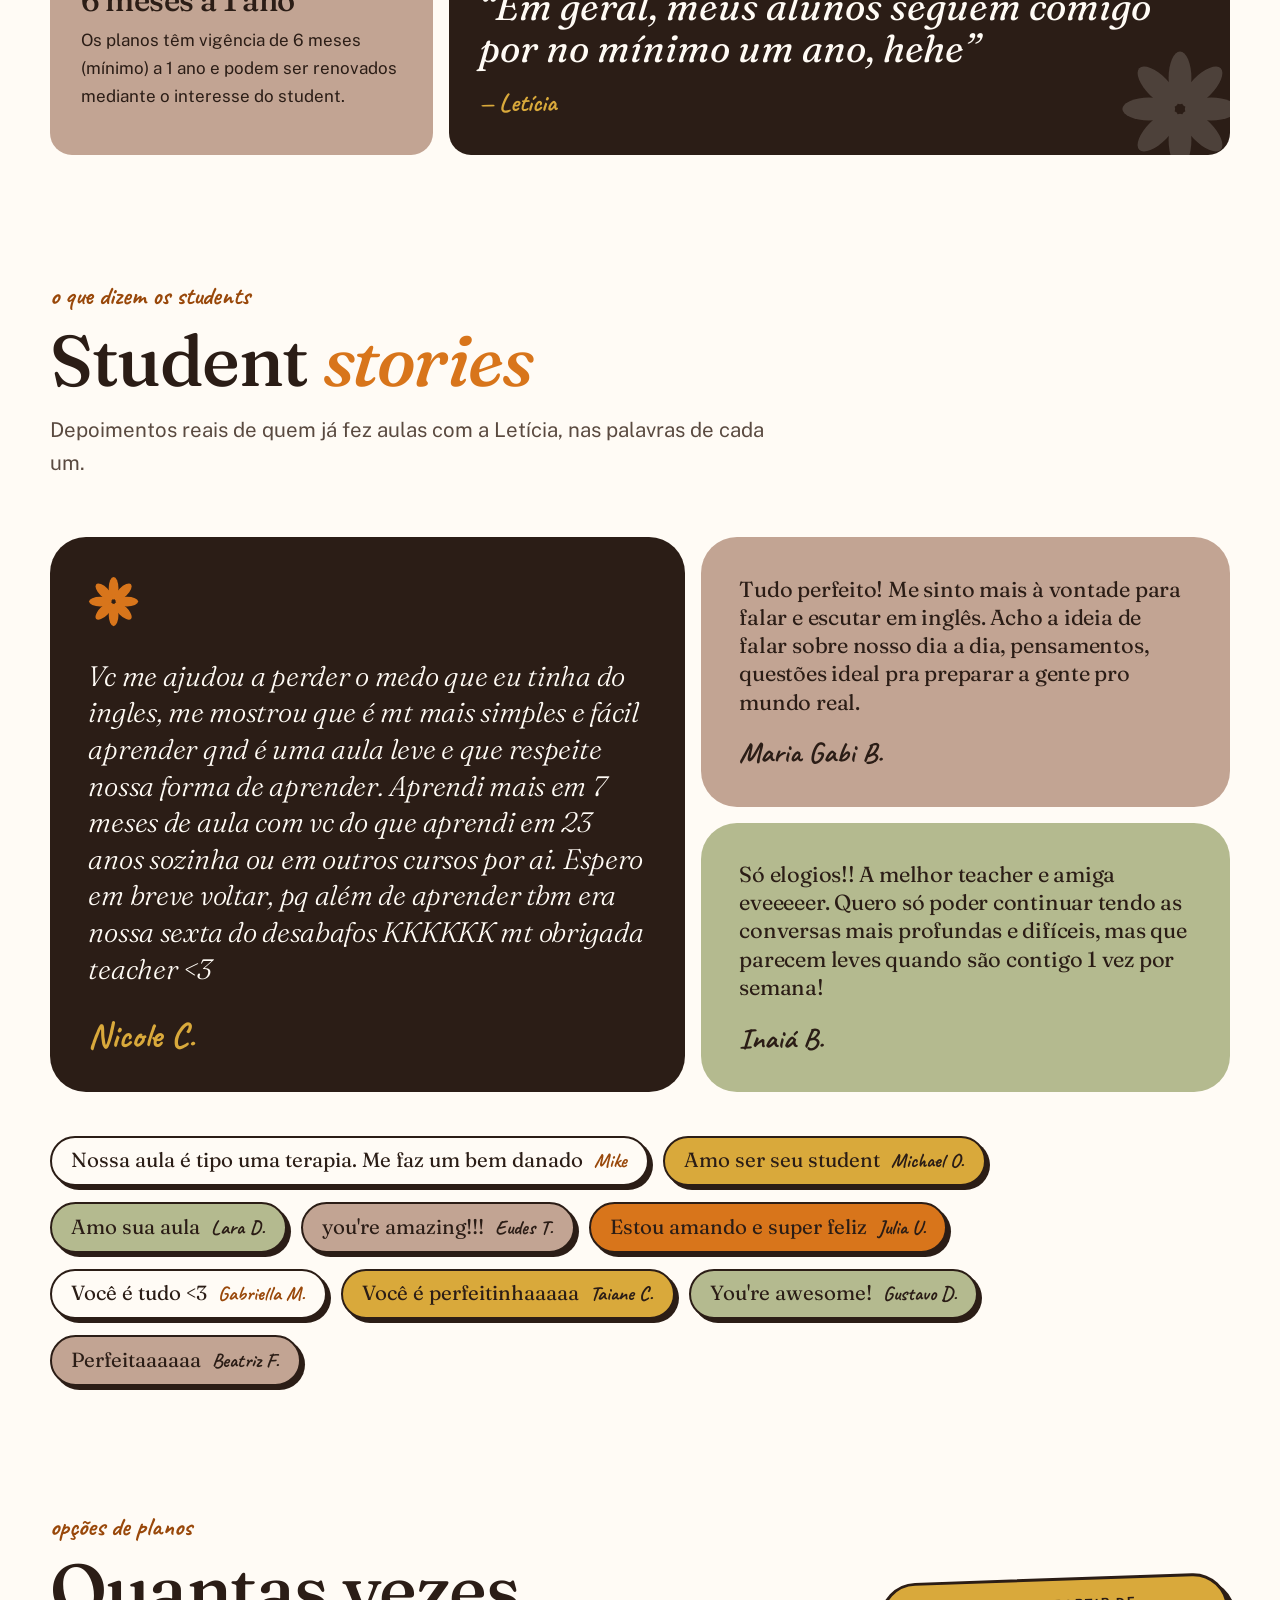
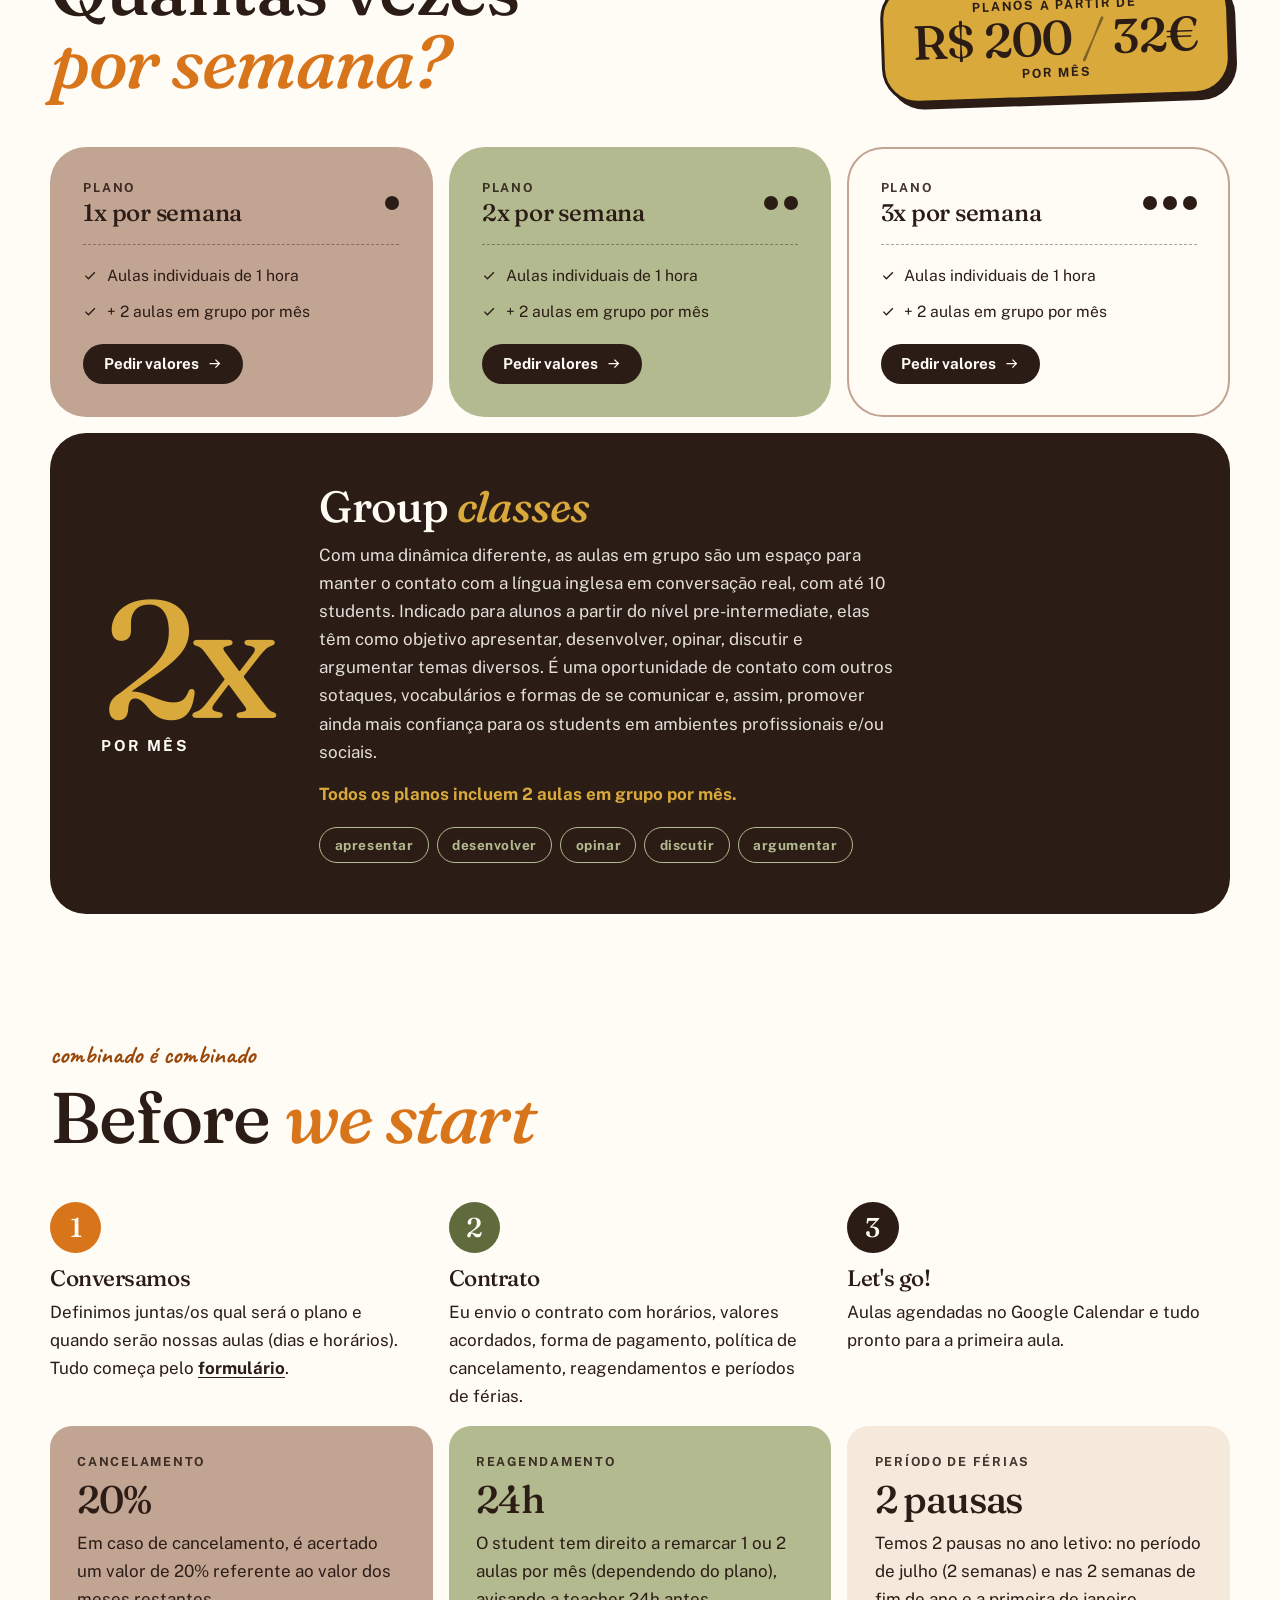
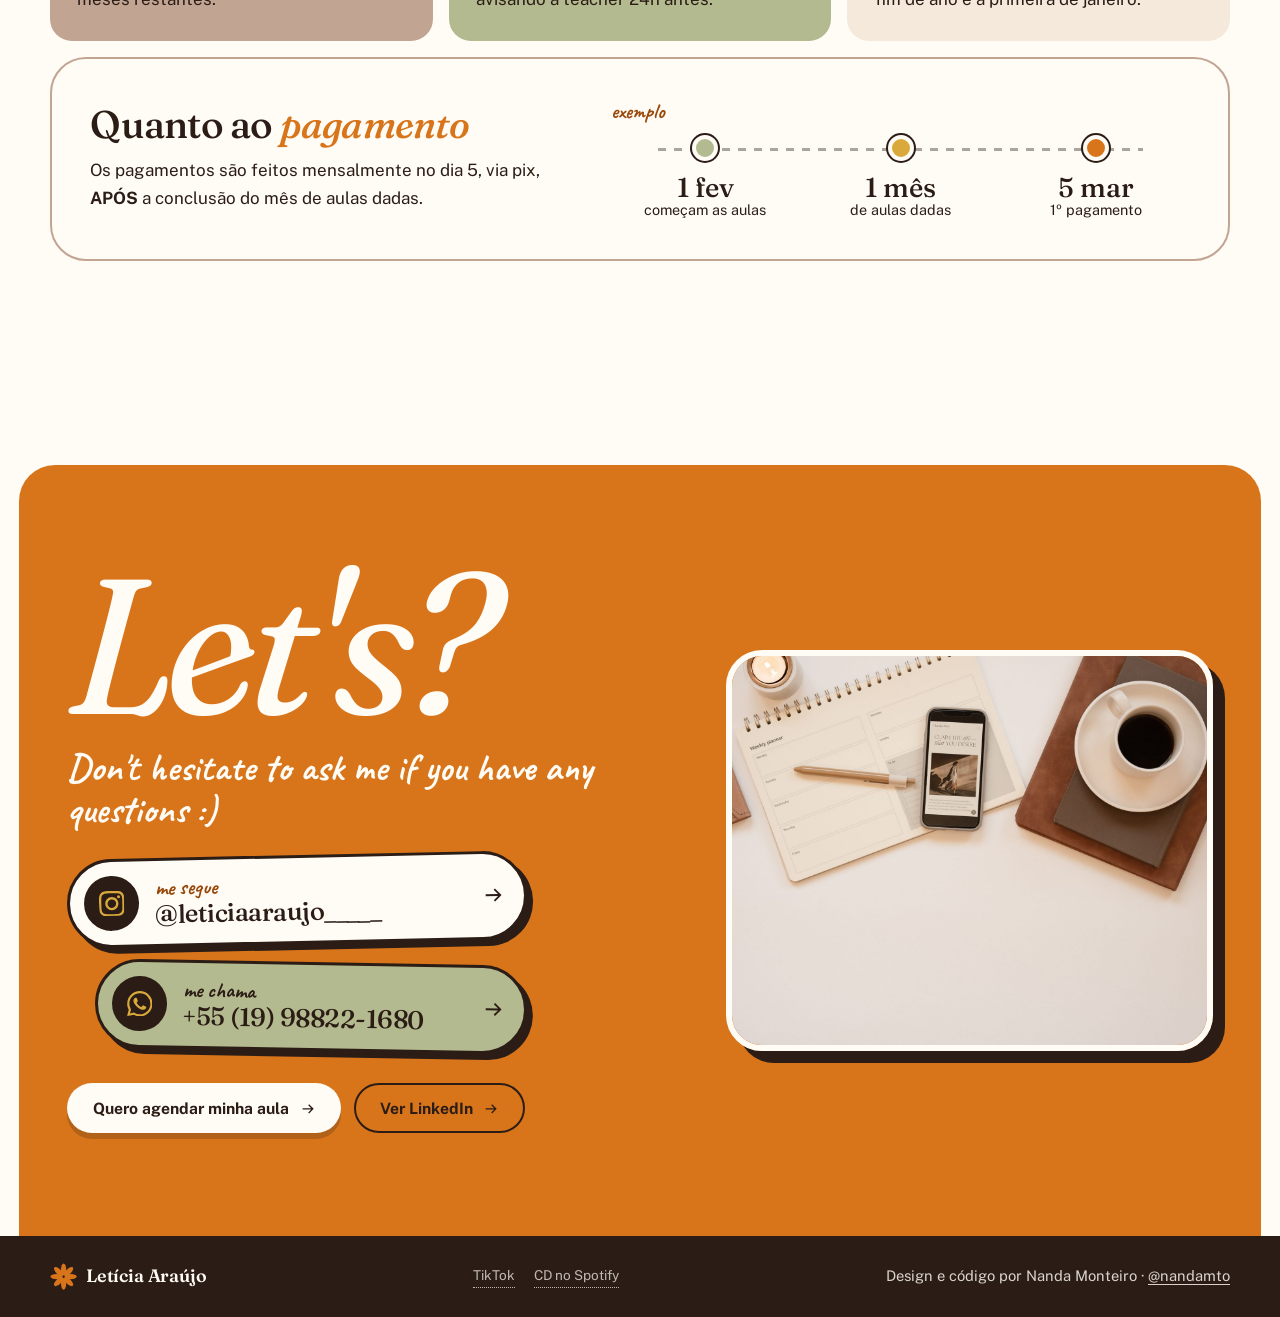
==== commit 0b872705: "Add files via upload" ====
--- a/index.html
+++ b/index.html
@@ -251,7 +251,7 @@
         <div class="plan-top"><h3><span>Plano</span>1x por semana</h3><div class="dots" aria-hidden="true"><i></i></div></div>
         <ul>
           <li><svg class="icon" aria-hidden="true"><use href="#check"/></svg>Aulas individuais de 1 hora</li>
-          <li><svg class="icon" aria-hidden="true"><use href="#check"/></svg>2 aulas em grupo grátis por mês</li>
+          <li><svg class="icon" aria-hidden="true"><use href="#check"/></svg>+ 2 aulas em grupo por mês</li>
         </ul>
         <a class="plan-cta" href="https://63i39tubq86.typeform.com/to/DrF8XI50" target="_blank" rel="noopener">Pedir valores <svg class="icon icon-arrow" aria-hidden="true"><use href="#arrow"/></svg></a>
       </article>
@@ -259,7 +259,7 @@
         <div class="plan-top"><h3><span>Plano</span>2x por semana</h3><div class="dots" aria-hidden="true"><i></i><i></i></div></div>
         <ul>
           <li><svg class="icon" aria-hidden="true"><use href="#check"/></svg>Aulas individuais de 1 hora</li>
-          <li><svg class="icon" aria-hidden="true"><use href="#check"/></svg>2 aulas em grupo grátis por mês</li>
+          <li><svg class="icon" aria-hidden="true"><use href="#check"/></svg>+ 2 aulas em grupo por mês</li>
         </ul>
         <a class="plan-cta" href="https://63i39tubq86.typeform.com/to/DrF8XI50" target="_blank" rel="noopener">Pedir valores <svg class="icon icon-arrow" aria-hidden="true"><use href="#arrow"/></svg></a>
       </article>
@@ -267,7 +267,7 @@
         <div class="plan-top"><h3><span>Plano</span>3x por semana</h3><div class="dots" aria-hidden="true"><i></i><i></i><i></i></div></div>
         <ul>
           <li><svg class="icon" aria-hidden="true"><use href="#check"/></svg>Aulas individuais de 1 hora</li>
-          <li><svg class="icon" aria-hidden="true"><use href="#check"/></svg>2 aulas em grupo grátis por mês</li>
+          <li><svg class="icon" aria-hidden="true"><use href="#check"/></svg>+ 2 aulas em grupo por mês</li>
         </ul>
         <a class="plan-cta" href="https://63i39tubq86.typeform.com/to/DrF8XI50" target="_blank" rel="noopener">Pedir valores <svg class="icon icon-arrow" aria-hidden="true"><use href="#arrow"/></svg></a>
       </article>
@@ -276,9 +276,9 @@
     <div class="free reveal">
       <div class="num">2x<small>por mês</small></div>
       <div>
-        <h3>Free <em>group classes</em></h3>
+        <h3>Group <em>classes</em></h3>
         <p>Com uma dinâmica diferente, as aulas em grupo são um espaço para manter o contato com a língua inglesa em conversação real, com até 10 students. Indicado para alunos a partir do nível pre-intermediate, elas têm como objetivo apresentar, desenvolver, opinar, discutir e argumentar temas diversos. É uma oportunidade de contato com outros sotaques, vocabulários e formas de se comunicar e, assim, promover ainda mais confiança para os students em ambientes profissionais e/ou sociais.</p>
-        <p class="free-note">Todos os planos incluem 2 aulas em grupo por mês, sem custo extra.</p>
+        <p class="free-note">Todos os planos incluem 2 aulas em grupo por mês.</p>
         <div class="verbs" aria-hidden="true"><span>apresentar</span><span>desenvolver</span><span>opinar</span><span>discutir</span><span>argumentar</span></div>
       </div>
     </div>
